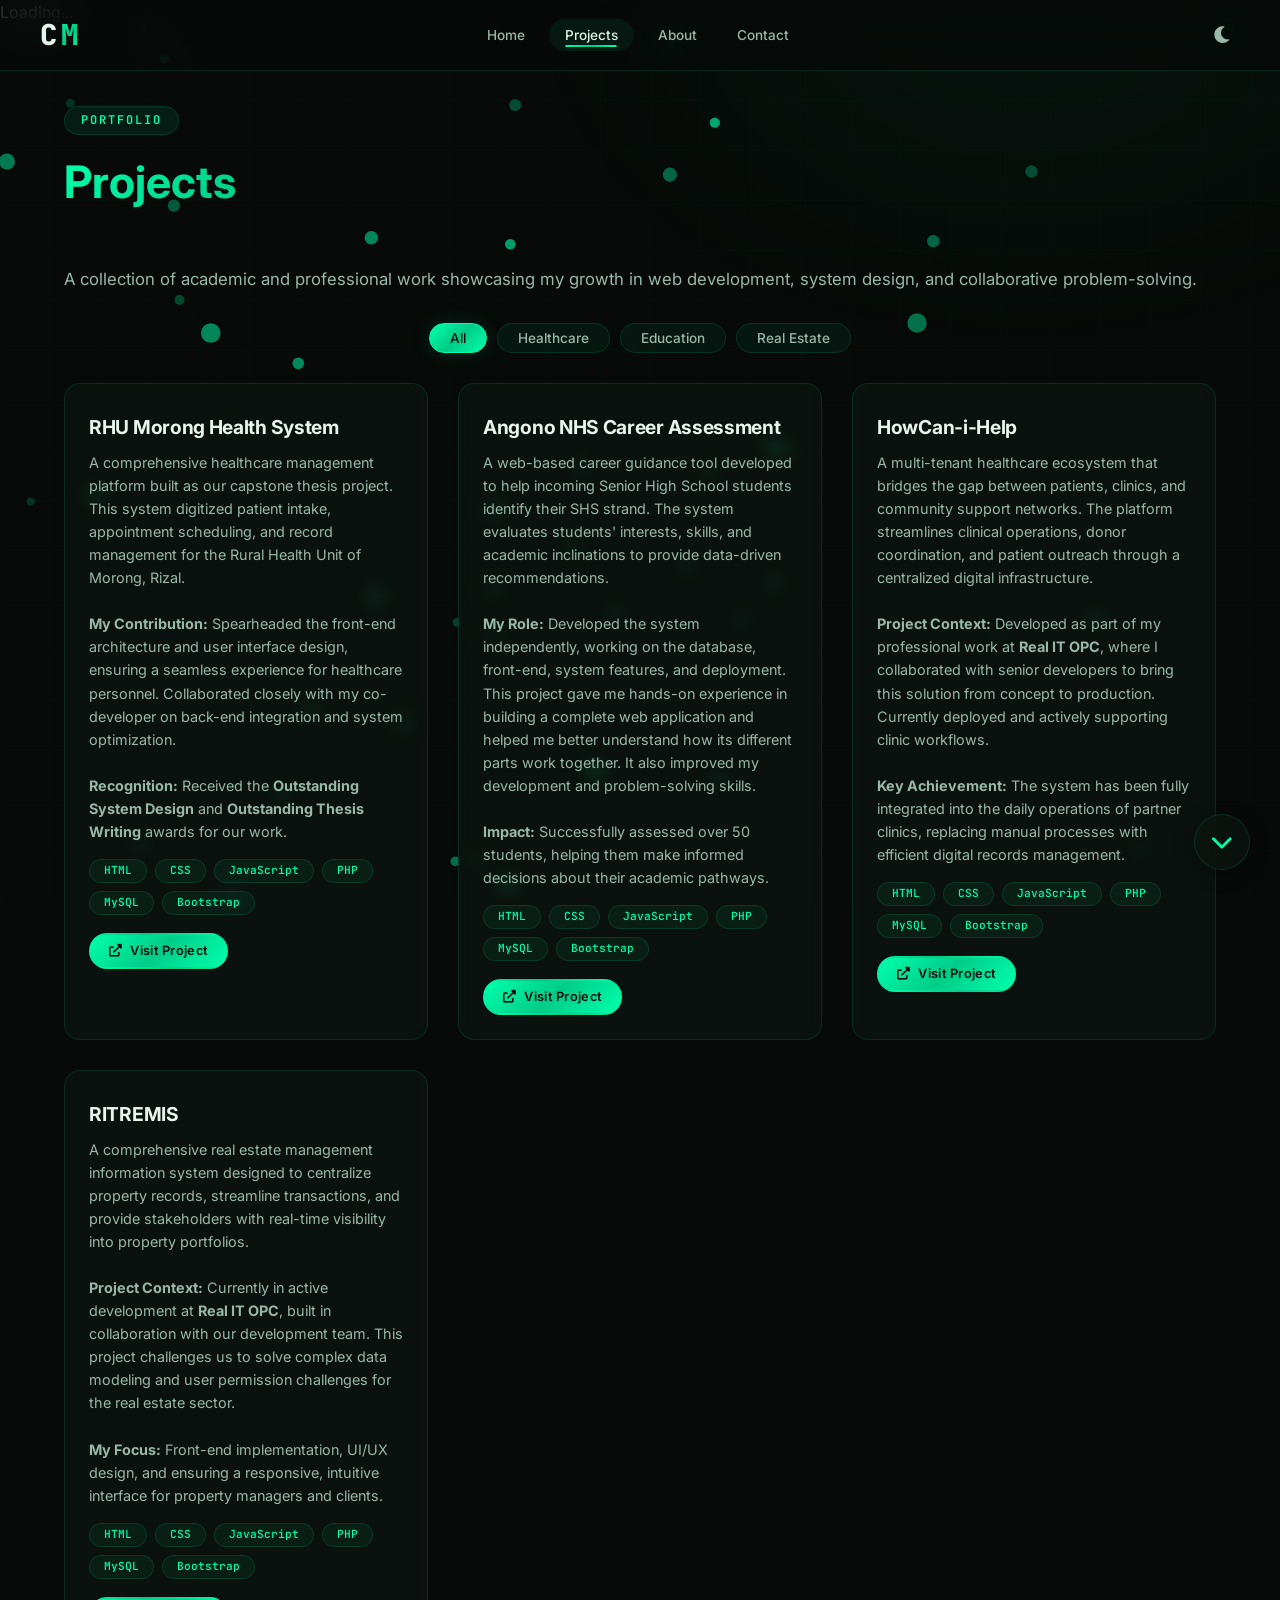
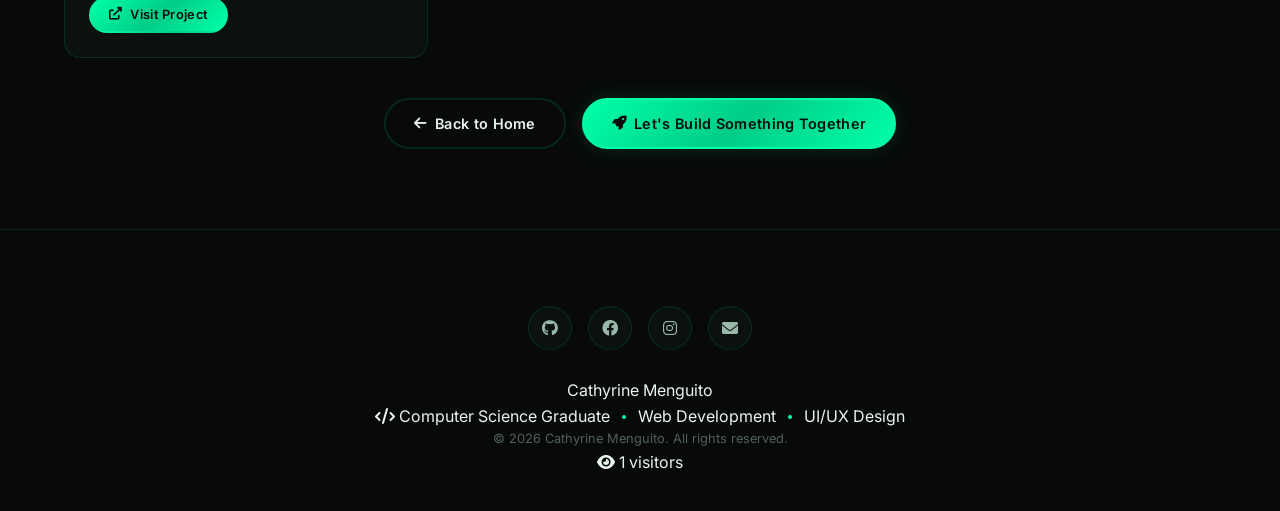
==== projects.html @ 856219f8 "Update projects.html" ====
<!DOCTYPE html>
<html lang="en">
<head>
    <meta charset="UTF-8" />
    <meta name="viewport" content="width=device-width, initial-scale=1.0" />
    <title>Cathyrine Menguito | Projects</title>
    
    <!-- ===== SECURITY HEADERS ===== -->
    <meta http-equiv="X-Frame-Options" content="DENY" />
    <meta http-equiv="X-XSS-Protection" content="1; mode=block" />
    <meta http-equiv="X-Content-Type-Options" content="nosniff" />
    <meta name="referrer" content="no-referrer-when-downgrade" />
    
    <!-- ===== META DESCRIPTION & SEO ===== -->
    <meta name="description" content="Explore Cathyrine Menguito's portfolio of web development projects in healthcare, education, and real estate." />
    <meta name="keywords" content="Cathyrine Menguito, portfolio, web development, healthcare system, education, real estate" />
    
    <!-- ===== OPEN GRAPH / SOCIAL SHARING ===== -->
    <meta property="og:title" content="Cathyrine Menguito | Web Developer & UI/UX Designer" />
    <meta property="og:description" content="Explore my projects in healthcare, education, and real estate." />
    <meta property="og:image" content="https://cthyrnmngt718.github.io/og-image.jpg" />
    <meta property="og:url" content="https://cthyrnmngt718.github.io/projects.html" />
    <meta name="twitter:card" content="summary_large_image" />
    
    <!-- ===== JSON-LD STRUCTURED DATA ===== -->
    <script type="application/ld+json">
    {
        "@context": "https://schema.org",
        "@type": "CollectionPage",
        "name": "Cathyrine Menguito Projects",
        "description": "A collection of web development projects in healthcare, education, and real estate.",
        "url": "https://cthyrnmngt718.github.io/projects.html",
        "mainEntity": {
            "@type": "ItemList",
            "itemListElement": [
                {
                    "@type": "ListItem",
                    "position": 1,
                    "item": {
                        "@type": "SoftwareApplication",
                        "name": "RHU Morong Health System",
                        "description": "Healthcare management system for Rural Health Unit of Morong, Rizal.",
                        "applicationCategory": "HealthApplication",
                        "operatingSystem": "Web",
                        "url": "http://healthcare.morongcenter.com/"
                    }
                },
                {
                    "@type": "ListItem",
                    "position": 2,
                    "item": {
                        "@type": "SoftwareApplication",
                        "name": "Angono NHS Career Assessment",
                        "description": "Career assessment tool for Senior High School students.",
                        "applicationCategory": "EducationApplication",
                        "operatingSystem": "Web",
                        "url": "https://angononhs-onlinecareerassessment.online/"
                    }
                },
                {
                    "@type": "ListItem",
                    "position": 3,
                    "item": {
                        "@type": "SoftwareApplication",
                        "name": "HowCan-i-Help",
                        "description": "Healthcare assistance platform connecting patients, clinics, and donors.",
                        "applicationCategory": "HealthApplication",
                        "operatingSystem": "Web",
                        "url": "https://howcan-i-help.org/"
                    }
                },
                {
                    "@type": "ListItem",
                    "position": 4,
                    "item": {
                        "@type": "SoftwareApplication",
                        "name": "RITREMIS",
                        "description": "Real estate management information system.",
                        "applicationCategory": "BusinessApplication",
                        "operatingSystem": "Web",
                        "url": "https://ritremis.com/"
                    }
                }
            ]
        }
    }
    </script>
    
    <!-- Google Fonts -->
    <link rel="preconnect" href="https://fonts.googleapis.com" />
    <link rel="preconnect" href="https://fonts.gstatic.com" crossorigin />
    <link href="https://fonts.googleapis.com/css2?family=Inter:wght@400;500;600;700;800;900&family=JetBrains+Mono:wght@400;600;700;800&display=swap" rel="stylesheet" />
    
    <!-- Favicon -->
    <link rel="apple-touch-icon" sizes="180x180" href="/apple-touch-icon.png" />
    <link rel="icon" type="image/png" sizes="32x32" href="/favicon-32x32.png" />
    <link rel="icon" type="image/png" sizes="16x16" href="/favicon-16x16.png" />
    <link rel="manifest" href="/site.webmanifest" />
    
    <!-- Font Awesome -->
    <link rel="stylesheet" href="https://cdnjs.cloudflare.com/ajax/libs/font-awesome/6.0.0-beta3/css/all.min.css" />
    
    <!-- Custom CSS -->
    <link rel="stylesheet" href="style.css" />
</head>
<body>
    <!-- ========== PAGE LOADER ========== -->
    <div class="loader" id="page-loader">
        <div class="loader-spinner"></div>
        <p class="loader-text">Loading...</p>
    </div>

    <!-- ========== PARTICLES CANVAS ========== -->
    <canvas id="particles-canvas"></canvas>

    <!-- ========== CURSOR GLOW ========== -->
    <div id="cursor-glow"></div>

    <!-- ========== CUSTOM CURSOR ========== -->
    <div class="custom-cursor" id="custom-cursor"></div>

    <!-- ========== NAVIGATION ========== -->
    <header>
        <nav>
            <div class="logo">
                <a href="index.html" aria-label="Home">
                    <span class="logo-c">C</span>
                    <span class="logo-m">M</span>
                </a>
            </div>
            <ul class="nav-links">
                <li><a href="index.html" aria-label="Home page">Home</a></li>
                <li><a href="projects.html" class="active" aria-label="View my projects">Projects</a></li>
                <li><a href="index.html#about" aria-label="About me section">About</a></li>
                <li><a href="index.html#contact" aria-label="Contact me">Contact</a></li>
            </ul>
            <button id="theme-toggle" aria-label="Toggle dark/light theme">
                <i class="fas fa-moon"></i>
            </button>
            <div class="menu-toggle" id="mobile-menu" aria-label="Toggle navigation menu" role="button" tabindex="0">
                <span class="bar"></span>
                <span class="bar"></span>
                <span class="bar"></span>
            </div>
        </nav>
    </header>

    <!-- ========== PROJECTS PAGE ========== -->
    <section id="projects-page">
        <div class="container">
            <div class="section-header">
                <span class="section-tag">Portfolio</span>
                <h1 style="font-size:2.8rem;font-weight:700;margin-bottom:8px;"><span class="gradient-text">Projects</span></h1>
            </div>
            <p class="projects-sub" style="color:var(--text-secondary);margin-bottom:30px;font-size:1.05rem;">
                A collection of academic and professional work showcasing my growth
                in web development, system design, and collaborative problem-solving.
            </p>

            <!-- ===== FILTER BUTTONS ===== -->
            <div class="filter-buttons">
                <button class="filter-btn active" data-filter="all" aria-label="Show all projects">All</button>
                <button class="filter-btn" data-filter="healthcare" aria-label="Show healthcare projects">Healthcare</button>
                <button class="filter-btn" data-filter="education" aria-label="Show education projects">Education</button>
                <button class="filter-btn" data-filter="realestate" aria-label="Show real estate projects">Real Estate</button>
            </div>

            <div class="project-grid">

                <!-- ===== PROJECT 1: RHU Morong ===== -->
                <div class="project-card" data-category="healthcare php" data-tilt>
                    <div class="project-info">
                        <h3>RHU Morong Health System</h3>
                        <p>
                            A comprehensive healthcare management platform built as our
                            capstone thesis project. This system digitized patient intake,
                            appointment scheduling, and record management for the Rural
                            Health Unit of Morong, Rizal.
                            <br /><br />
                            <strong>My Contribution:</strong> Spearheaded the front-end
                            architecture and user interface design, ensuring a seamless
                            experience for healthcare personnel. Collaborated closely
                            with my co-developer on back-end integration and system
                            optimization.
                            <br /><br />
                            <strong>Recognition:</strong> Received the <strong>Outstanding
                            System Design</strong> and <strong>Outstanding Thesis
                            Writing</strong> awards for our work.
                        </p>
                        <div class="project-tech">
                            <span>HTML</span>
                            <span>CSS</span>
                            <span>JavaScript</span>
                            <span>PHP</span>
                            <span>MySQL</span>
                            <span>Bootstrap</span>
                        </div>
                        <a href="http://healthcare.morongcenter.com/"
                           target="_blank"
                           rel="noopener noreferrer"
                           class="btn btn-small"
                           aria-label="Visit RHU Morong Health System project">
                            <i class="fas fa-external-link-alt"></i>
                            Visit Project
                        </a>
                    </div>
                </div>

                <!-- ===== PROJECT 2: Angono NHS Career Assessment ===== -->
                <div class="project-card" data-category="education php bootstrap" data-tilt>
                    <div class="project-info">
                        <h3>Angono NHS Career Assessment</h3>
                        <p>
                            A web-based career guidance tool developed to help incoming
                            Senior High School students identify their SHS strand.
                            The system evaluates students' interests, skills, and
                            academic inclinations to provide data-driven recommendations.
                            <br /><br />
                            <strong>My Role:</strong> Developed the system independently, working
                            on the database, front-end, system features, and deployment. This project
                            gave me hands-on experience in building a complete web application and
                            helped me better understand how its different parts work together.
                            It also improved my development and problem-solving skills.
                            <br /><br />
                            <strong>Impact:</strong> Successfully assessed over 50 students,
                            helping them make informed decisions about their academic
                            pathways.
                        </p>
                        <div class="project-tech">
                            <span>HTML</span>
                            <span>CSS</span>
                            <span>JavaScript</span>
                            <span>PHP</span>
                            <span>MySQL</span>
                            <span>Bootstrap</span>
                        </div>
                        <a href="https://angononhs-onlinecareerassessment.online/"
                           target="_blank"
                           rel="noopener noreferrer"
                           class="btn btn-small"
                           aria-label="Visit Angono NHS Career Assessment project">
                            <i class="fas fa-external-link-alt"></i>
                            Visit Project
                        </a>
                    </div>
                </div>

                <!-- ===== PROJECT 3: HowCan-i-Help ===== -->
                <div class="project-card" data-category="healthcare php bootstrap" data-tilt>
                    <div class="project-info">
                        <h3>HowCan‑i‑Help</h3>
                        <p>
                            A multi-tenant healthcare ecosystem that bridges the gap
                            between patients, clinics, and community support networks.
                            The platform streamlines clinical operations, donor
                            coordination, and patient outreach through a centralized
                            digital infrastructure.
                            <br /><br />
                            <strong>Project Context:</strong> Developed as part of my
                            professional work at <strong>Real IT OPC</strong>, where I
                            collaborated with senior developers to bring this solution
                            from concept to production. Currently deployed and actively
                            supporting clinic workflows.
                            <br /><br />
                            <strong>Key Achievement:</strong> The system has been fully
                            integrated into the daily operations of partner clinics,
                            replacing manual processes with efficient digital records
                            management.
                        </p>
                        <div class="project-tech">
                            <span>HTML</span>
                            <span>CSS</span>
                            <span>JavaScript</span>
                            <span>PHP</span>
                            <span>MySQL</span>
                            <span>Bootstrap</span>
                        </div>
                        <a href="https://howcan-i-help.org/"
                           target="_blank"
                           rel="noopener noreferrer"
                           class="btn btn-small"
                           aria-label="Visit HowCan-i-Help project">
                            <i class="fas fa-external-link-alt"></i>
                            Visit Project
                        </a>
                    </div>
                </div>

                <!-- ===== PROJECT 4: RITREMIS ===== -->
                <div class="project-card" data-category="realestate php bootstrap" data-tilt>
                    <div class="project-info">
                        <h3>RITREMIS</h3>
                        <p>
                            A comprehensive real estate management information system
                            designed to centralize property records, streamline
                            transactions, and provide stakeholders with real-time
                            visibility into property portfolios.
                            <br /><br />
                            <strong>Project Context:</strong> Currently in active
                            development at <strong>Real IT OPC</strong>, built in
                            collaboration with our development team. This project
                            challenges us to solve complex data modeling and user
                            permission challenges for the real estate sector.
                            <br /><br />
                            <strong>My Focus:</strong> Front-end implementation,
                            UI/UX design, and ensuring a responsive, intuitive
                            interface for property managers and clients.
                        </p>
                        <div class="project-tech">
                            <span>HTML</span>
                            <span>CSS</span>
                            <span>JavaScript</span>
                            <span>PHP</span>
                            <span>MySQL</span>
                            <span>Bootstrap</span>
                        </div>
                        <a href="https://ritremis.com/"
                           target="_blank"
                           rel="noopener noreferrer"
                           class="btn btn-small"
                           aria-label="Visit RITREMIS project">
                            <i class="fas fa-external-link-alt"></i>
                            Visit Project
                        </a>
                    </div>
                </div>

            </div>

            <!-- ===== BACK TO HOME + CTA BUTTONS ===== -->
            <div class="center-btn" style="margin-top:40px; display:flex; gap:16px; justify-content:center; flex-wrap:wrap;">
                <a href="index.html" class="btn btn-secondary" aria-label="Go back to homepage">
                    <i class="fas fa-arrow-left"></i> Back to Home
                </a>
                <a href="index.html#contact" class="btn btn-primary" aria-label="Contact me to build a project">
                    <i class="fas fa-rocket"></i> Let's Build Something Together
                </a>
            </div>
        </div>
    </section>

    <!-- ========== FOOTER ========== -->
    <footer>
        <div class="container">
            <div class="footer-divider"></div>
            <div class="footer-social">
                <a href="https://github.com/CthyrnMngt718" target="_blank" aria-label="GitHub profile">
                    <i class="fab fa-github"></i>
                </a>
                <a href="https://www.facebook.com/cathyrine.menguito" target="_blank" aria-label="Facebook profile">
                    <i class="fab fa-facebook"></i>
                </a>
                <a href="https://www.instagram.com/itsme_cthymngt/" target="_blank" aria-label="Instagram profile">
                    <i class="fab fa-instagram"></i>
                </a>
                <a href="mailto:cthyrnmngt718@gmail.com" aria-label="Send me an email">
                    <i class="fas fa-envelope"></i>
                </a>
            </div>
            <div class="footer-text">
                <p class="footer-name">Cathyrine Menguito</p>
                <p class="footer-tagline">
                    <i class="fas fa-code"></i> Computer Science Graduate 
                    <i class="fas fa-circle" style="font-size:4px;color:var(--mint-primary);vertical-align:middle;margin:0 8px;"></i>
                    Web Development 
                    <i class="fas fa-circle" style="font-size:4px;color:var(--mint-primary);vertical-align:middle;margin:0 8px;"></i>
                    UI/UX Design
                </p>
                <p class="footer-copy">&copy; <span id="year">2026</span> Cathyrine Menguito. All rights reserved.</p>
                <div class="visitor-badge">
                    <i class="fas fa-eye"></i>
                    <span id="visitor-count">0</span>
                    <span class="visitor-label">visitors</span>
                </div>
            </div>
        </div>
    </footer>

    <!-- ========== SCROLL PROGRESS BAR ========== -->
    <div id="progress-bar"></div>

    <!-- ========== FLOATING BUTTON ========== -->
    <div class="floating-buttons">
        <button id="scroll-btn" aria-label="Scroll to top or bottom">
            <i class="fas fa-chevron-down" id="scroll-icon"></i>
            <span class="scroll-tooltip" id="scroll-tooltip">Scroll Down</span>
        </button>
    </div>

    <script src="script.js"></script>
</body>
</html>
---- style.css ----
/* ============================================
   GOOGLE FONTS
   ============================================ */
@import url('https://fonts.googleapis.com/css2?family=Inter:wght@400;500;600;700;800;900&family=JetBrains+Mono:wght@400;600;700;800&display=swap');

/* ============================================
   ROOT VARIABLES (DARK MODE DEFAULT)
   ============================================ */
:root {
    --bg-primary: #070a08;
    --bg-secondary: #0c110e;
    --bg-card: rgba(12, 20, 16, 0.75);
    --mint-primary: #00ffab;
    --mint-secondary: #00cc88;
    --mint-glow: rgba(0, 255, 171, 0.12);
    --mint-gradient: linear-gradient(135deg, #00ffab, #00cc88, #00ffab);
    --text-primary: #e8f5ed;
    --text-secondary: #9ab8aa;
    --border-mint: rgba(0, 255, 171, 0.12);
    --font-sans: 'Inter', -apple-system, BlinkMacSystemFont, sans-serif;
    --font-mono: 'JetBrains Mono', monospace;
    --radius: 16px;
    --transition: 0.3s cubic-bezier(0.4, 0, 0.2, 1);
    --ease-spring: cubic-bezier(0.34, 1.56, 0.64, 1);
}

/* ============================================
   BASE RESET
   ============================================ */
* {
    margin: 0;
    padding: 0;
    box-sizing: border-box;
}

html {
    scroll-behavior: smooth;
}

body {
    font-family: var(--font-sans);
    background-color: var(--bg-primary);
    color: var(--text-primary);
    line-height: 1.6;
    overflow-x: hidden;
    cursor: default;
}

a {
    text-decoration: none;
    color: inherit;
}

ul {
    list-style: none;
}

img {
    max-width: 100%;
    display: block;
}

.container {
    max-width: 1200px;
    margin: 0 auto;
    padding: 0 24px;
}

section {
    padding: 80px 0;
}

/* ============================================
   SECTION HEADERS
   ============================================ */
.section-header {
    margin-bottom: 48px;
}

.section-tag {
    display: inline-block;
    font-size: 0.75rem;
    font-weight: 600;
    text-transform: uppercase;
    letter-spacing: 2px;
    color: var(--mint-primary);
    background: rgba(0, 255, 171, 0.08);
    padding: 4px 16px;
    border-radius: 50px;
    border: 1px solid var(--border-mint);
    margin-bottom: 12px;
    font-family: var(--font-mono);
}

.section-header h2 {
    font-size: 2.6rem;
    font-weight: 800;
    line-height: 1.2;
}

.gradient-text {
    background: var(--mint-gradient);
    -webkit-background-clip: text;
    -webkit-text-fill-color: transparent;
    background-size: 200% 200%;
    animation: gradientShift 4s ease-in-out infinite;
}

@keyframes gradientShift {
    0%, 100% { background-position: 0% 50%; }
    50% { background-position: 100% 50%; }
}

/* ============================================
   BUTTONS
   ============================================ */
.btn {
    display: inline-flex;
    align-items: center;
    gap: 8px;
    padding: 12px 28px;
    border-radius: 50px;
    font-weight: 600;
    font-size: 0.9rem;
    letter-spacing: 0.3px;
    cursor: pointer;
    transition: all 0.3s var(--ease-spring);
    border: 2px solid transparent;
    text-align: center;
    position: relative;
    overflow: hidden;
}

.btn-primary {
    background: var(--mint-gradient);
    color: #0b0e0c;
    border-color: var(--mint-primary);
    box-shadow: 0 0 20px var(--mint-glow);
}

.btn-primary:hover {
    transform: translateY(-3px) scale(1.02);
    box-shadow: 0 0 40px var(--mint-glow);
}

.btn-secondary {
    background: transparent;
    color: var(--text-primary);
    border-color: var(--border-mint);
}

.btn-secondary:hover {
    border-color: var(--mint-primary);
    color: var(--mint-primary);
    box-shadow: 0 0 20px var(--mint-glow);
    transform: translateY(-3px);
}

.btn-small {
    padding: 6px 18px;
    font-size: 0.8rem;
    background: var(--mint-gradient);
    color: #0b0e0c;
    font-weight: 600;
    border-radius: 50px;
}

.btn-small:hover {
    transform: translateY(-2px) scale(1.03);
    box-shadow: 0 0 20px var(--mint-glow);
}

.center-btn {
    text-align: center;
    margin-top: 40px;
}

.btn::after {
    content: '';
    position: absolute;
    inset: 0;
    background: rgba(255, 255, 255, 0.1);
    opacity: 0;
    transition: opacity 0.3s ease;
    pointer-events: none;
}

.btn:active::after {
    opacity: 1;
    transition: none;
}

/* ============================================
   BACKGROUND EFFECTS
   ============================================ */
body::before {
    content: '';
    position: fixed;
    top: 0;
    left: 0;
    width: 100%;
    height: 100%;
    background-image:
        linear-gradient(rgba(0, 255, 171, 0.015) 1px, transparent 1px),
        linear-gradient(90deg, rgba(0, 255, 171, 0.015) 1px, transparent 1px);
    background-size: 50px 50px;
    pointer-events: none;
    z-index: 0;
}

body::after {
    content: '';
    position: fixed;
    top: -40%;
    right: -20%;
    width: 80%;
    height: 80%;
    background: radial-gradient(ellipse, rgba(0, 255, 171, 0.04), transparent 70%);
    pointer-events: none;
    z-index: 0;
}

/* ============================================
   CURSOR GLOW
   ============================================ */
#cursor-glow {
    position: fixed;
    width: 300px;
    height: 300px;
    border-radius: 50%;
    background: radial-gradient(circle, rgba(0, 255, 171, 0.06), transparent 70%);
    pointer-events: none;
    z-index: 0;
    transform: translate(-50%, -50%);
    transition: opacity 0.3s ease;
    opacity: 0;
}

body:hover #cursor-glow {
    opacity: 1;
}

/* ============================================
   PARTICLES CANVAS
   ============================================ */
#particles-canvas {
    position: fixed;
    top: 0;
    left: 0;
    width: 100%;
    height: 100%;
    z-index: -1;
    pointer-events: none;
}

/* ============================================
   NAVIGATION - ENHANCED
   ============================================ */
header {
    position: fixed;
    top: 0;
    left: 0;
    width: 100%;
    z-index: 1000;
    background: rgba(7, 10, 8, 0.75);
    backdrop-filter: blur(20px) saturate(1.2);
    -webkit-backdrop-filter: blur(20px) saturate(1.2);
    border-bottom: 1px solid var(--border-mint);
    padding: 0 24px;
    transition: all 0.4s var(--ease-spring);
}

header.scrolled {
    background: rgba(7, 10, 8, 0.92);
    box-shadow: 0 4px 30px rgba(0, 0, 0, 0.3);
    border-bottom-color: rgba(0, 255, 171, 0.2);
}

[data-theme="light"] header.scrolled {
    background: rgba(255, 255, 255, 0.92);
    box-shadow: 0 4px 30px rgba(0, 0, 0, 0.08);
}

nav {
    max-width: 1200px;
    margin: 0 auto;
    display: flex;
    justify-content: space-between;
    align-items: center;
    height: 70px;
}

/* ============================================
   LOGO - INITIALS (CM)
   ============================================ */
.logo a {
    display: flex;
    align-items: center;
    gap: 4px;
    text-decoration: none;
    font-family: var(--font-mono);
    font-size: 1.8rem;
    font-weight: 800;
    letter-spacing: 0px;
    position: relative;
}

.logo a::before {
    content: '';
    position: absolute;
    inset: -8px -12px;
    border-radius: 8px;
    background: rgba(0, 255, 171, 0.04);
    opacity: 0;
    transition: var(--transition);
}

.logo a:hover::before {
    opacity: 1;
}

.logo-c {
    color: var(--text-primary);
    transition: var(--transition);
}

.logo-m {
    background: var(--mint-gradient);
    -webkit-background-clip: text;
    -webkit-text-fill-color: transparent;
    transition: var(--transition);
}

.logo a:hover .logo-c {
    color: var(--mint-primary);
    transform: translateY(-2px);
}

.logo a:hover .logo-m {
    filter: drop-shadow(0 0 30px var(--mint-glow));
    transform: translateY(-2px);
}

@media (max-width: 768px) {
    .logo a {
        font-size: 1.5rem;
    }
}

@media (max-width: 480px) {
    .logo a {
        font-size: 1.2rem;
    }
}

/* ============================================
   NAVIGATION LINKS - Enhanced
   ============================================ */
.nav-links {
    display: flex;
    gap: 8px;
    align-items: center;
}

.nav-links a {
    font-size: 0.85rem;
    font-weight: 500;
    color: var(--text-secondary);
    transition: all 0.3s var(--ease-spring);
    position: relative;
    padding: 8px 16px;
    border-radius: 50px;
}

.nav-links a::before {
    content: '';
    position: absolute;
    inset: 0;
    border-radius: 50px;
    background: rgba(0, 255, 171, 0.06);
    opacity: 0;
    transform: scale(0.8);
    transition: all 0.3s var(--ease-spring);
}

.nav-links a:hover::before,
.nav-links a.active::before {
    opacity: 1;
    transform: scale(1);
}

.nav-links a::after {
    content: '';
    position: absolute;
    bottom: 4px;
    left: 50%;
    width: 0;
    height: 2px;
    background: var(--mint-gradient);
    transition: all 0.3s var(--ease-spring);
    transform: translateX(-50%);
    box-shadow: 0 0 10px var(--mint-glow);
}

.nav-links a:hover::after,
.nav-links a.active::after {
    width: 60%;
}

.nav-links a:hover,
.nav-links a.active {
    color: var(--text-primary);
}

/* ============================================
   THEME TOGGLE BUTTON
   ============================================ */
#theme-toggle {
    background: none;
    border: none;
    color: var(--text-secondary);
    font-size: 1.2rem;
    cursor: pointer;
    transition: var(--transition);
    padding: 8px;
    border-radius: 50%;
    display: flex;
    align-items: center;
    justify-content: center;
    margin-left: 8px;
}

#theme-toggle:hover {
    color: var(--mint-primary);
    transform: rotate(20deg);
}

/* ============================================
   MOBILE MENU
   ============================================ */
.menu-toggle {
    display: none;
    flex-direction: column;
    gap: 5px;
    cursor: pointer;
}

.menu-toggle .bar {
    width: 28px;
    height: 2.5px;
    background: var(--text-primary);
    border-radius: 4px;
    transition: var(--transition);
}

/* ============================================
   HERO SECTION
   ============================================ */
#hero {
    min-height: 100vh;
    display: flex;
    align-items: center;
    justify-content: space-between;
    padding: 120px 24px 60px;
    max-width: 1200px;
    margin: 0 auto;
    gap: 60px;
    position: relative;
    z-index: 1;
}

.hero-badge {
    display: inline-flex;
    align-items: center;
    gap: 8px;
    background: rgba(0, 255, 171, 0.06);
    border: 1px solid var(--border-mint);
    padding: 4px 16px 4px 12px;
    border-radius: 50px;
    font-size: 0.75rem;
    font-weight: 500;
    color: var(--text-secondary);
    margin-bottom: 20px;
    font-family: var(--font-mono);
}

.badge-dot {
    width: 8px;
    height: 8px;
    border-radius: 50%;
    background: var(--mint-primary);
    animation: pulseDot 2s ease-in-out infinite;
    box-shadow: 0 0 12px var(--mint-glow);
}

@keyframes pulseDot {
    0%, 100% { opacity: 1; transform: scale(1); }
    50% { opacity: 0.5; transform: scale(0.8); }
}

.hero-content h1 {
    font-size: 4rem;
    font-weight: 900;
    line-height: 1.1;
    margin-bottom: 12px;
}

.hero-content h1 .gradient-text {
    font-size: 4rem;
}

.tagline {
    font-size: 1.2rem;
    color: var(--text-secondary);
    font-weight: 400;
    margin-bottom: 16px;
    display: block;
    min-height: 3rem;
    line-height: 1.4;
    word-break: break-word;
}

.description {
    font-size: 1.05rem;
    color: var(--text-secondary);
    max-width: 500px;
    margin-bottom: 32px;
    line-height: 1.7;
}

.hero-buttons {
    display: flex;
    gap: 16px;
    flex-wrap: wrap;
    margin-bottom: 40px;
}

/* ============================================
   SCROLL INDICATOR
   ============================================ */
.scroll-indicator {
    display: flex;
    flex-direction: column;
    align-items: center;
    gap: 6px;
    margin-top: 30px;
    color: var(--text-secondary);
    font-size: 0.7rem;
    letter-spacing: 2px;
    text-transform: uppercase;
    animation: bounceDown 2s ease-in-out infinite;
}

.scroll-indicator i {
    font-size: 1.2rem;
    color: var(--mint-primary);
}

@keyframes bounceDown {
    0%, 100% { transform: translateY(0); opacity: 0.6; }
    50% { transform: translateY(8px); opacity: 1; }
}

@media (max-width: 768px) {
    .scroll-indicator {
        display: none;
    }
}

/* ============================================
   HERO STATS
   ============================================ */
.hero-stats {
    display: flex;
    align-items: center;
    gap: 24px;
    margin-top: 20px;
}

.stat {
    display: flex;
    flex-direction: column;
}

.stat-number {
    font-size: 1.5rem;
    font-weight: 800;
    color: var(--text-primary);
    font-family: var(--font-mono);
}

.stat-label {
    font-size: 0.75rem;
    color: var(--text-secondary);
    font-weight: 400;
}

.stat-divider {
    width: 1px;
    height: 30px;
    background: var(--border-mint);
}

/* ============================================
   HERO IMAGE
   ============================================ */
.hero-image {
    flex: 0.8;
    display: flex;
    justify-content: center;
    align-items: center;
}

.hero-image-wrapper {
    position: relative;
    width: 340px;
    height: 340px;
}

.hero-image img {
    width: 100%;
    height: 100%;
    border-radius: 50%;
    object-fit: cover;
    border: 3px solid var(--border-mint);
    box-shadow: 0 0 40px var(--mint-glow);
    transition: var(--transition);
    position: relative;
    z-index: 1;
}

.hero-image img:hover {
    transform: scale(1.02);
    box-shadow: 0 0 60px var(--mint-glow);
}

.hero-image-ring {
    position: absolute;
    inset: -12px;
    border-radius: 50%;
    border: 2px solid var(--border-mint);
    animation: ringSpin 20s linear infinite;
    z-index: 0;
}

@keyframes ringSpin {
    0% { transform: rotate(0deg); }
    100% { transform: rotate(360deg); }
}

/* ============================================
   LIVE STATUS BADGE
   ============================================ */
.live-status {
    display: inline-flex;
    align-items: center;
    gap: 8px;
    background: rgba(0, 255, 171, 0.06);
    border: 1px solid var(--border-mint);
    padding: 6px 16px 6px 12px;
    border-radius: 50px;
    font-size: 0.8rem;
    color: var(--text-secondary);
    margin-bottom: 16px;
    font-family: var(--font-mono);
}

.status-dot {
    width: 8px;
    height: 8px;
    border-radius: 50%;
    background: var(--mint-primary);
    animation: pulseDot 2s ease-in-out infinite;
    box-shadow: 0 0 12px var(--mint-glow);
}

/* ============================================
   ABOUT SECTION
   ============================================ */
#about {
    background: var(--bg-secondary);
    border-top: 1px solid var(--border-mint);
    border-bottom: 1px solid var(--border-mint);
}

.about-grid {
    display: grid;
    grid-template-columns: 1fr 1fr;
    gap: 60px;
    align-items: start;
}

.about-text p {
    color: var(--text-secondary);
    margin-bottom: 18px;
    font-size: 1.05rem;
    line-height: 1.8;
}

.about-badges {
    display: flex;
    flex-wrap: wrap;
    gap: 10px;
    margin: 20px 0 24px;
}

.about-badges span {
    background: rgba(0, 255, 171, 0.06);
    padding: 4px 14px;
    border-radius: 50px;
    font-size: 0.8rem;
    color: var(--text-secondary);
    border: 1px solid var(--border-mint);
    display: inline-flex;
    align-items: center;
    gap: 6px;
}

.about-badges span i {
    color: var(--mint-primary);
    font-size: 0.8rem;
}

.about-skills h3 {
    font-size: 1.1rem;
    font-weight: 700;
    margin-bottom: 16px;
    color: var(--text-primary);
    letter-spacing: -0.3px;
}

.about-skills h3:not(:first-of-type) {
    margin-top: 28px;
}

.skills-list {
    display: flex;
    flex-wrap: wrap;
    gap: 10px;
}

.skills-list li {
    background: var(--bg-card);
    backdrop-filter: blur(8px);
    border: 1px solid var(--border-mint);
    padding: 6px 16px;
    border-radius: 50px;
    font-size: 0.85rem;
    color: var(--text-secondary);
    transition: var(--transition);
    display: flex;
    align-items: center;
    gap: 8px;
    font-weight: 500;
}

.skills-list li i {
    color: var(--mint-primary);
    font-size: 1rem;
}

.skills-list li:hover {
    border-color: var(--mint-primary);
    color: var(--text-primary);
    box-shadow: 0 0 20px var(--mint-glow);
    transform: translateY(-3px);
}

/* ============================================
   SKILLS VISUALIZATION
   ============================================ */
.skills-visualization {
    margin-top: 40px;
    padding-top: 40px;
    border-top: 1px solid var(--border-mint);
}

.skills-visualization h3 {
    font-size: 1.2rem;
    font-weight: 700;
    margin-bottom: 20px;
    color: var(--text-primary);
}

.skill-bar {
    margin-bottom: 16px;
}

.skill-bar-info {
    display: flex;
    justify-content: space-between;
    margin-bottom: 4px;
}

.skill-name {
    font-size: 0.85rem;
    font-weight: 500;
    color: var(--text-secondary);
}

.skill-percent {
    font-size: 0.85rem;
    font-weight: 600;
    color: var(--mint-primary);
    font-family: var(--font-mono);
}

.skill-bar-track {
    width: 100%;
    height: 6px;
    background: var(--bg-card);
    border-radius: 4px;
    overflow: hidden;
    border: 1px solid var(--border-mint);
}

.skill-bar-fill {
    height: 100%;
    width: 0%;
    background: var(--mint-gradient);
    border-radius: 4px;
    transition: width 1.2s cubic-bezier(0.2, 0.9, 0.3, 1);
    box-shadow: 0 0 20px var(--mint-glow);
}

/* ============================================
   RADAR CHART
   ============================================ */
.radar-chart-container {
    margin-top: 40px;
    padding-top: 40px;
    border-top: 1px solid var(--border-mint);
}

.radar-chart-container h3 {
    font-size: 1.1rem;
    font-weight: 700;
    margin-bottom: 20px;
    color: var(--text-primary);
}

#radarChart {
    max-width: 400px;
    max-height: 300px;
    margin: 0 auto;
    display: block;
}

/* ============================================
   SERVICES SECTION
   ============================================ */
#services {
    background: var(--bg-secondary);
    border-top: 1px solid var(--border-mint);
    border-bottom: 1px solid var(--border-mint);
}

.services-grid {
    display: grid;
    grid-template-columns: repeat(auto-fit, minmax(280px, 1fr));
    gap: 24px;
}

.service-card {
    background: var(--bg-card);
    backdrop-filter: blur(8px);
    border: 1px solid var(--border-mint);
    border-radius: var(--radius);
    padding: 32px 28px;
    text-align: center;
    transition: all 0.4s var(--ease-spring);
    position: relative;
    overflow: hidden;
}

.service-card::before {
    content: '';
    position: absolute;
    top: 0;
    left: 0;
    width: 100%;
    height: 3px;
    background: var(--mint-gradient);
    opacity: 0;
    transition: var(--transition);
}

.service-card:hover::before {
    opacity: 1;
}

.service-card:hover {
    transform: translateY(-8px);
    border-color: var(--mint-primary);
    box-shadow: 0 20px 40px var(--mint-glow);
}

.service-icon {
    width: 64px;
    height: 64px;
    margin: 0 auto 16px;
    border-radius: 50%;
    background: rgba(0, 255, 171, 0.06);
    border: 1px solid var(--border-mint);
    display: flex;
    align-items: center;
    justify-content: center;
    font-size: 1.5rem;
    color: var(--mint-primary);
    transition: var(--transition);
}

.service-card:hover .service-icon {
    background: rgba(0, 255, 171, 0.12);
    box-shadow: 0 0 20px var(--mint-glow);
    transform: scale(1.05);
}

.service-card h3 {
    font-size: 1.2rem;
    font-weight: 700;
    margin-bottom: 10px;
    color: var(--text-primary);
}

.service-card p {
    color: var(--text-secondary);
    font-size: 0.95rem;
    line-height: 1.7;
}

/* ============================================
   EDUCATION SECTION
   ============================================ */
#education {
    background: var(--bg-secondary);
    border-top: 1px solid var(--border-mint);
    border-bottom: 1px solid var(--border-mint);
}

.education-grid {
    display: grid;
    grid-template-columns: repeat(auto-fit, minmax(300px, 1fr));
    gap: 24px;
}

.edu-card {
    background: var(--bg-card);
    backdrop-filter: blur(8px);
    border: 1px solid var(--border-mint);
    border-radius: var(--radius);
    padding: 24px;
    transition: var(--transition);
    position: relative;
    overflow: hidden;
}

.edu-card::before {
    content: '';
    position: absolute;
    top: 0;
    left: 0;
    width: 100%;
    height: 2px;
    background: var(--mint-gradient);
    opacity: 0;
    transition: var(--transition);
}

.edu-card:hover::before {
    opacity: 1;
}

.edu-card:hover {
    transform: translateY(-6px);
    border-color: var(--mint-primary);
    box-shadow: 0 16px 40px var(--mint-glow);
}

.edu-card.cert-card {
    border-color: rgba(0, 255, 171, 0.25);
    background: rgba(0, 255, 171, 0.04);
}

.edu-header {
    display: flex;
    justify-content: space-between;
    align-items: center;
    margin-bottom: 12px;
    flex-wrap: wrap;
    gap: 8px;
}

.edu-tag {
    background: rgba(0, 255, 171, 0.08);
    padding: 4px 14px;
    border-radius: 50px;
    font-size: 0.7rem;
    font-weight: 600;
    color: var(--mint-primary);
    border: 1px solid var(--border-mint);
    font-family: var(--font-mono);
}

.edu-tag i {
    margin-right: 4px;
}

.edu-year {
    font-size: 0.8rem;
    color: var(--text-secondary);
    font-weight: 500;
    font-family: var(--font-mono);
}

.edu-card h3 {
    font-size: 1.1rem;
    font-weight: 700;
    margin-bottom: 2px;
    color: var(--text-primary);
}

.edu-school {
    font-size: 0.9rem;
    color: var(--text-secondary);
    margin-bottom: 2px;
}

.edu-location {
    font-size: 0.8rem;
    color: var(--text-secondary);
    opacity: 0.7;
    margin-bottom: 12px;
}

.edu-location i {
    color: var(--mint-primary);
    width: 16px;
    font-size: 0.7rem;
}

.edu-achievements {
    display: flex;
    flex-wrap: wrap;
    gap: 6px;
    margin-top: 8px;
}

.edu-achievements span {
    background: rgba(0, 255, 171, 0.05);
    padding: 2px 12px;
    border-radius: 50px;
    font-size: 0.7rem;
    color: var(--text-secondary);
    border: 1px solid var(--border-mint);
    display: inline-flex;
    align-items: center;
    gap: 4px;
}

.edu-achievements span i {
    color: var(--mint-primary);
    font-size: 0.6rem;
}

.edu-secondary {
    margin-top: 12px;
    padding-top: 12px;
    border-top: 1px solid var(--border-mint);
}

/* ============================================
   PROJECTS TIMELINE
   ============================================ */
#timeline-section {
    background: var(--bg-primary);
    border-top: 1px solid var(--border-mint);
    border-bottom: 1px solid var(--border-mint);
}

.timeline {
    position: relative;
    padding-left: 40px;
}

.timeline::before {
    content: '';
    position: absolute;
    left: 14px;
    top: 0;
    bottom: 0;
    width: 2px;
    background: var(--mint-gradient);
    opacity: 0.3;
}

.timeline-item {
    position: relative;
    margin-bottom: 40px;
}

.timeline-item:last-child {
    margin-bottom: 0;
}

.timeline-marker {
    position: absolute;
    left: -32px;
    top: 4px;
    width: 16px;
    height: 16px;
    border-radius: 50%;
    background: var(--mint-gradient);
    box-shadow: 0 0 20px var(--mint-glow);
    border: 3px solid var(--bg-primary);
}

.timeline-content {
    background: var(--bg-card);
    backdrop-filter: blur(8px);
    border: 1px solid var(--border-mint);
    border-radius: var(--radius);
    padding: 20px 24px;
    transition: var(--transition);
}

.timeline-content:hover {
    border-color: var(--mint-primary);
    transform: translateX(8px);
    box-shadow: 0 12px 40px var(--mint-glow);
}

.timeline-year {
    display: inline-block;
    font-size: 0.7rem;
    font-weight: 600;
    font-family: var(--font-mono);
    color: var(--mint-primary);
    background: rgba(0, 255, 171, 0.08);
    padding: 2px 12px;
    border-radius: 50px;
    border: 1px solid var(--border-mint);
    margin-bottom: 8px;
}

.timeline-content h3 {
    font-size: 1.1rem;
    font-weight: 700;
    color: var(--text-primary);
    margin-bottom: 4px;
}

.timeline-content p {
    color: var(--text-secondary);
    font-size: 0.9rem;
}

/* ============================================
   PROJECTS SECTION
   ============================================ */
#featured-projects {
    background: var(--bg-primary);
}

.project-grid {
    display: grid;
    grid-template-columns: repeat(auto-fit, minmax(300px, 1fr));
    gap: 30px;
}

.project-card {
    background: var(--bg-card);
    backdrop-filter: blur(8px);
    border: 1px solid var(--border-mint);
    border-radius: var(--radius);
    overflow: hidden;
    transition: all 0.4s var(--ease-spring);
    position: relative;
}

.project-card::before {
    content: '';
    position: absolute;
    top: 0;
    left: 0;
    width: 100%;
    height: 2px;
    background: var(--mint-gradient);
    opacity: 0;
    transition: var(--transition);
}

.project-card:hover::before {
    opacity: 1;
}

.project-card:hover {
    transform: translateY(-10px);
    border-color: var(--mint-primary);
    box-shadow: 0 20px 40px var(--mint-glow);
}

.project-info {
    padding: 28px 24px 24px;
}

.project-info h3 {
    font-size: 1.2rem;
    font-weight: 700;
    margin-bottom: 8px;
    letter-spacing: -0.3px;
}

.project-info p {
    color: var(--text-secondary);
    font-size: 0.9rem;
    margin-bottom: 16px;
    line-height: 1.6;
}

.project-tech {
    display: flex;
    flex-wrap: wrap;
    gap: 8px;
    margin-bottom: 18px;
}

.project-tech span {
    background: rgba(0, 255, 171, 0.06);
    padding: 2px 14px;
    border-radius: 50px;
    font-size: 0.7rem;
    color: var(--mint-primary);
    border: 1px solid var(--border-mint);
    font-family: var(--font-mono);
    font-weight: 500;
}

/* ============================================
   ENHANCED PROJECT CARDS
   ============================================ */
.project-header {
    display: flex;
    justify-content: space-between;
    align-items: flex-start;
    padding: 20px 24px 0;
    margin-bottom: 4px;
}

.project-badges {
    display: flex;
    gap: 6px;
    flex-wrap: wrap;
}

.badge {
    font-size: 0.6rem;
    font-weight: 600;
    padding: 2px 10px;
    border-radius: 50px;
    text-transform: uppercase;
    font-family: var(--font-mono);
    letter-spacing: 0.5px;
}

.badge-healthcare {
    background: rgba(0, 255, 200, 0.15);
    color: #00ffc8;
    border: 1px solid rgba(0, 255, 200, 0.2);
}

.badge-education {
    background: rgba(100, 200, 255, 0.15);
    color: #64c8ff;
    border: 1px solid rgba(100, 200, 255, 0.2);
}

.badge-realestate {
    background: rgba(255, 200, 100, 0.15);
    color: #ffc864;
    border: 1px solid rgba(255, 200, 100, 0.2);
}

.badge-php {
    background: rgba(120, 100, 255, 0.15);
    color: #7864ff;
    border: 1px solid rgba(120, 100, 255, 0.2);
}

.badge-live {
    background: rgba(0, 255, 136, 0.12);
    color: #00ff88;
    border: 1px solid rgba(0, 255, 136, 0.2);
}

.project-emoji {
    font-size: 2rem;
    line-height: 1;
    opacity: 0.7;
}

/* ============================================
   PROJECT METRICS
   ============================================ */
.project-metrics {
    display: flex;
    align-items: center;
    gap: 16px;
    margin: 12px 0 14px;
    padding: 10px 14px;
    background: rgba(0, 255, 171, 0.03);
    border-radius: var(--radius);
    border: 1px solid var(--border-mint);
}

.metric {
    display: flex;
    flex-direction: column;
}

.metric-number {
    font-size: 1rem;
    font-weight: 700;
    color: var(--mint-primary);
    font-family: var(--font-mono);
}

.metric-label {
    font-size: 0.6rem;
    color: var(--text-secondary);
    text-transform: uppercase;
    letter-spacing: 0.5px;
}

.metric-divider {
    width: 1px;
    height: 30px;
    background: var(--border-mint);
}

/* ============================================
   STATUS BADGE
   ============================================ */
.status-badge {
    display: inline-flex;
    align-items: center;
    gap: 6px;
    font-size: 0.7rem;
    color: var(--text-secondary);
    margin-bottom: 12px;
}

.status-dot {
    width: 8px;
    height: 8px;
    border-radius: 50%;
}

.status-dot.green {
    background: #00ff88;
    box-shadow: 0 0 10px rgba(0, 255, 136, 0.3);
}

.status-dot.yellow {
    background: #ffaa44;
    box-shadow: 0 0 10px rgba(255, 170, 68, 0.3);
}

/* ============================================
   CAROUSEL
   ============================================ */
#carousel-section {
    background: var(--bg-secondary);
    border-top: 1px solid var(--border-mint);
    border-bottom: 1px solid var(--border-mint);
}

.carousel {
    position: relative;
    overflow: hidden;
    border-radius: var(--radius);
    border: 1px solid var(--border-mint);
    background: var(--bg-card);
    backdrop-filter: blur(8px);
}

.carousel-track {
    display: flex;
    transition: transform 0.5s ease;
}

.carousel-slide {
    min-width: 100%;
    padding: 60px 40px;
    text-align: center;
}

.carousel-content h3 {
    font-size: 1.5rem;
    font-weight: 700;
    color: var(--text-primary);
    margin-bottom: 8px;
}

.carousel-content p {
    color: var(--text-secondary);
    font-size: 1rem;
    margin-bottom: 12px;
}

.carousel-tag {
    display: inline-block;
    background: rgba(0, 255, 171, 0.08);
    padding: 4px 14px;
    border-radius: 50px;
    font-size: 0.7rem;
    color: var(--mint-primary);
    border: 1px solid var(--border-mint);
    font-family: var(--font-mono);
}

.carousel-btn {
    position: absolute;
    top: 50%;
    transform: translateY(-50%);
    background: var(--bg-card);
    backdrop-filter: blur(8px);
    border: 1px solid var(--border-mint);
    color: var(--text-primary);
    width: 40px;
    height: 40px;
    border-radius: 50%;
    cursor: pointer;
    font-size: 1.2rem;
    transition: var(--transition);
    z-index: 10;
}

.carousel-btn:hover {
    background: var(--mint-primary);
    color: #0b0e0c;
    border-color: var(--mint-primary);
}

.carousel-btn.prev {
    left: 16px;
}

.carousel-btn.next {
    right: 16px;
}

.carousel-dots {
    display: flex;
    justify-content: center;
    gap: 10px;
    padding: 16px;
}

.carousel-dot {
    width: 10px;
    height: 10px;
    border-radius: 50%;
    background: var(--border-mint);
    border: none;
    cursor: pointer;
    transition: var(--transition);
}

.carousel-dot.active {
    background: var(--mint-primary);
    box-shadow: 0 0 15px var(--mint-glow);
}

/* ============================================
   QUOTE TYPE BADGE
   ============================================ */
.quote-type {
    display: inline-block;
    font-size: 0.7rem;
    font-weight: 600;
    font-family: var(--font-mono);
    color: var(--mint-primary);
    background: rgba(0, 255, 171, 0.08);
    padding: 4px 14px;
    border-radius: 50px;
    border: 1px solid var(--border-mint);
    margin-bottom: 16px;
}

.quote-type i {
    margin-right: 6px;
}

/* ============================================
   QUOTE OF THE DAY
   ============================================ */
#quote-section {
    background: var(--bg-secondary);
    border-top: 1px solid var(--border-mint);
    border-bottom: 1px solid var(--border-mint);
    padding: 40px 0;
}

.quote-box {
    text-align: center;
    padding: 40px 24px;
    max-width: 700px;
    margin: 0 auto;
    position: relative;
}

.quote-icon {
    font-size: 2.5rem;
    color: var(--mint-primary);
    opacity: 0.2;
    display: block;
    margin-bottom: 16px;
}

.quote-text {
    font-size: 1.3rem;
    font-style: italic;
    color: var(--text-primary);
    line-height: 1.8;
    margin-bottom: 12px;
    font-weight: 300;
}

.quote-author {
    font-size: 0.95rem;
    color: var(--text-secondary);
    font-weight: 500;
}

/* ============================================
   CONTACT SECTION
   ============================================ */
#contact {
    background: var(--bg-secondary);
    border-top: 1px solid var(--border-mint);
}

.contact-sub {
    color: var(--text-secondary);
    max-width: 500px;
    margin-bottom: 40px;
    font-size: 1.05rem;
}

.contact-content {
    display: grid;
    grid-template-columns: 1fr 1.5fr;
    gap: 50px;
}

.contact-item {
    display: flex;
    align-items: center;
    gap: 14px;
    margin-bottom: 18px;
    color: var(--text-secondary);
    font-size: 0.95rem;
    transition: var(--transition);
}

.contact-item:hover {
    color: var(--text-primary);
}

.contact-item i {
    width: 40px;
    height: 40px;
    display: flex;
    align-items: center;
    justify-content: center;
    background: var(--bg-card);
    border: 1px solid var(--border-mint);
    border-radius: 50%;
    color: var(--mint-primary);
    font-size: 1rem;
    flex-shrink: 0;
    transition: var(--transition);
}

.contact-item:hover i {
    border-color: var(--mint-primary);
    box-shadow: 0 0 20px var(--mint-glow);
}

.social-links {
    display: flex;
    gap: 16px;
    margin-top: 24px;
}

.social-links a {
    display: flex;
    align-items: center;
    justify-content: center;
    width: 44px;
    height: 44px;
    border-radius: 50%;
    border: 1px solid var(--border-mint);
    color: var(--text-secondary);
    transition: var(--transition);
    font-size: 1.1rem;
}

.social-links a:hover {
    border-color: var(--mint-primary);
    color: var(--mint-primary);
    box-shadow: 0 0 20px var(--mint-glow);
    transform: translateY(-4px);
    background: rgba(0, 255, 171, 0.05);
}

.contact-form {
    display: flex;
    flex-direction: column;
    gap: 16px;
}

.contact-form input,
.contact-form textarea {
    padding: 14px 20px;
    border-radius: 12px;
    border: 1px solid var(--border-mint);
    background: var(--bg-card);
    backdrop-filter: blur(8px);
    color: var(--text-primary);
    font-size: 0.95rem;
    transition: var(--transition);
    font-family: var(--font-sans);
    outline: none;
}

.contact-form input:focus,
.contact-form textarea:focus {
    border-color: var(--mint-primary);
    box-shadow: 0 0 20px var(--mint-glow);
    background: rgba(0, 255, 171, 0.04);
}

.contact-form input::placeholder,
.contact-form textarea::placeholder {
    color: var(--text-secondary);
    opacity: 0.6;
}

.contact-form button {
    align-self: flex-start;
}

/* ============================================
   FORM SUCCESS MESSAGE
   ============================================ */
#form-success {
    display: none;
    padding: 32px 24px;
    border: 1px solid var(--mint-primary);
    border-radius: var(--radius);
    background: rgba(0, 255, 171, 0.05);
    text-align: center;
    margin-top: 20px;
    animation: fadeInUp 0.5s ease forwards;
}

#form-success i {
    color: var(--mint-primary);
    font-size: 2.5rem;
    display: block;
    margin-bottom: 12px;
}

#form-success h3 {
    color: var(--text-primary);
    font-size: 1.3rem;
    margin-bottom: 4px;
}

#form-success p {
    color: var(--text-secondary);
    font-size: 0.95rem;
}

@keyframes fadeInUp {
    from { opacity: 0; transform: translateY(20px); }
    to { opacity: 1; transform: translateY(0); }
}

/* ============================================
   FOOTER & SIGNATURE (ENHANCED + FULLY CENTERED)
   ============================================ */
footer {
    background: var(--bg-primary);
    border-top: 1px solid var(--border-mint);
    padding: 48px 24px 36px;
    text-align: center;
}

footer .container {
    max-width: 700px;
    margin: 0 auto;
    display: flex;
    flex-direction: column;
    align-items: center;
    gap: 28px;
}

/* ============================================
   FOOTER DIVIDER (Centered)
   ============================================ */
.footer-divider {
    display: flex;
    align-items: center;
    gap: 12px;
    width: 100%;
    max-width: 200px;
    margin: 0 auto;
}

.divider-line {
    flex: 1;
    height: 1px;
    background: var(--mint-gradient);
    opacity: 0.3;
}

.divider-dot {
    width: 6px;
    height: 6px;
    border-radius: 50%;
    background: var(--mint-primary);
    box-shadow: 0 0 12px var(--mint-glow);
    flex-shrink: 0;
    opacity: 0.6;
}

.divider-dot:first-child {
    opacity: 0.3;
}
.divider-dot:last-child {
    opacity: 0.3;
}

/* ============================================
   SIGNATURE SECTION (PERFECTLY CENTERED)
   ============================================ */
.signature-section {
    display: flex;
    flex-direction: column;
    align-items: center;
    gap: 6px;
    width: 100%;
}

.signature-wrapper {
    display: flex;
    flex-direction: column;
    align-items: center;
    justify-content: center;
    width: 100%;
}

.signature-img {
    height: 70px;
    width: auto;
    opacity: 0.85;
    transition: all 0.5s var(--ease-spring);
    filter: brightness(0) invert(1) drop-shadow(0 0 25px rgba(0, 255, 171, 0.08));
    transform-origin: center center;
    display: block;
    margin: 0 auto;
    flex-shrink: 0;
}

.signature-img:hover {
    opacity: 1;
    transform: scale(1.06);
    filter: brightness(0) invert(1) drop-shadow(0 0 50px rgba(0, 255, 171, 0.2));
}

.signature-line {
    display: block;
    width: 100px;
    height: 2px;
    margin: 8px auto 0;
    background: var(--mint-gradient);
    opacity: 0.4;
    transition: all 0.4s var(--ease-spring);
    border-radius: 2px;
    flex-shrink: 0;
}

.signature-wrapper:hover .signature-line {
    opacity: 0.9;
    width: 160px;
    box-shadow: 0 0 20px var(--mint-glow);
}

.signature-title {
    font-size: 1.1rem;
    font-weight: 600;
    color: var(--text-primary);
    letter-spacing: 1.5px;
    margin-top: 6px;
    text-align: center;
}

.signature-sub {
    font-size: 0.8rem;
    color: var(--text-secondary);
    letter-spacing: 0.5px;
    font-weight: 400;
    opacity: 0.75;
    text-align: center;
}

/* ============================================
   SOCIAL LINKS (Enhanced)
   ============================================ */
.footer-social {
    display: flex;
    gap: 16px;
    justify-content: center;
    flex-wrap: wrap;
}

.footer-social a {
    display: flex;
    align-items: center;
    justify-content: center;
    width: 44px;
    height: 44px;
    border-radius: 50%;
    border: 1px solid var(--border-mint);
    color: var(--text-secondary);
    transition: all 0.4s var(--ease-spring);
    font-size: 1rem;
    position: relative;
    background: var(--bg-card);
}

.footer-social a::before {
    content: '';
    position: absolute;
    inset: -2px;
    border-radius: 50%;
    background: var(--mint-gradient);
    opacity: 0;
    z-index: -1;
    transition: var(--transition);
}

.footer-social a:hover {
    border-color: transparent;
    color: #0b0e0c;
    transform: translateY(-4px) scale(1.08);
    box-shadow: 0 0 30px var(--mint-glow);
    background: var(--mint-primary);
}

.footer-social a:hover::before {
    opacity: 1;
}

/* ============================================
   FOOTER BOTTOM
   ============================================ */
.footer-bottom {
    display: flex;
    flex-direction: column;
    align-items: center;
    gap: 8px;
    width: 100%;
    padding-top: 16px;
    border-top: 1px solid var(--border-mint);
}

.footer-copy {
    font-size: 0.8rem;
    color: var(--text-secondary);
    opacity: 0.5;
}

.footer-badge {
    display: inline-flex;
    align-items: center;
    gap: 8px;
    font-size: 0.7rem;
    color: var(--text-secondary);
    font-family: var(--font-mono);
    letter-spacing: 0.5px;
    background: rgba(0, 255, 171, 0.04);
    padding: 4px 14px;
    border-radius: 50px;
    border: 1px solid var(--border-mint);
}

.badge-dot-small {
    width: 6px;
    height: 6px;
    border-radius: 50%;
    background: #00ff88;
    animation: pulseDot 2s ease-in-out infinite;
    box-shadow: 0 0 10px rgba(0, 255, 136, 0.3);
}

.visitor-count {
    font-size: 0.7rem;
    color: var(--text-secondary);
    opacity: 0.4;
    display: flex;
    align-items: center;
    gap: 4px;
}

.visitor-count i {
    color: var(--mint-primary);
    font-size: 0.7rem;
    opacity: 0.6;
}

/* ============================================
   SCROLL PROGRESS BAR
   ============================================ */
#progress-bar {
    position: fixed;
    top: 0;
    left: 0;
    height: 3px;
    background: var(--mint-gradient);
    width: 0%;
    z-index: 9999;
    box-shadow: 0 0 20px var(--mint-glow);
    transition: width 0.1s ease-out;
}

/* ============================================
   FLOATING BUTTON
   ============================================ */
.floating-buttons {
    position: fixed;
    bottom: 30px;
    right: 30px;
    z-index: 1000;
}

.floating-buttons button {
    width: 56px;
    height: 56px;
    border-radius: 50%;
    border: 1px solid var(--border-mint);
    background: var(--bg-card);
    backdrop-filter: blur(12px);
    color: var(--mint-primary);
    font-size: 1.4rem;
    cursor: pointer;
    transition: all 0.4s var(--ease-spring);
    display: flex;
    align-items: center;
    justify-content: center;
    box-shadow: 0 4px 20px rgba(0, 0, 0, 0.3);
    position: relative;
}

.floating-buttons button:hover {
    transform: scale(1.1) translateY(-3px);
    border-color: var(--mint-primary);
    box-shadow: 0 0 40px var(--mint-glow);
    background: rgba(0, 255, 171, 0.1);
}

.floating-buttons button:active {
    transform: scale(0.9);
}

.floating-buttons button i {
    transition: transform 0.4s var(--ease-spring);
}

.floating-buttons button.pulse {
    animation: pulseGlow 2s ease-in-out infinite;
}

@keyframes pulseGlow {
    0%, 100% { box-shadow: 0 4px 20px rgba(0, 0, 0, 0.3); }
    50% { box-shadow: 0 0 40px var(--mint-glow), 0 4px 20px rgba(0, 0, 0, 0.3); }
}

.scroll-tooltip {
    position: absolute;
    right: 68px;
    background: var(--bg-card);
    backdrop-filter: blur(12px);
    padding: 6px 16px;
    border-radius: 50px;
    font-size: 0.75rem;
    color: var(--text-secondary);
    border: 1px solid var(--border-mint);
    white-space: nowrap;
    opacity: 0;
    transform: translateX(12px);
    transition: all 0.3s ease;
    pointer-events: none;
    font-weight: 500;
}

.floating-buttons button:hover .scroll-tooltip {
    opacity: 1;
    transform: translateX(0);
}

/* ============================================
   FLOATING CTA
   ============================================ */
.floating-cta {
    position: fixed;
    bottom: 100px;
    right: 30px;
    z-index: 999;
    display: flex;
    align-items: center;
    gap: 8px;
    padding: 12px 20px;
    background: var(--mint-gradient);
    color: #0b0e0c;
    border-radius: 50px;
    font-weight: 600;
    font-size: 0.9rem;
    text-decoration: none;
    box-shadow: 0 4px 20px var(--mint-glow);
    transition: all 0.3s var(--ease-spring);
    border: none;
    cursor: pointer;
}

.floating-cta:hover {
    transform: translateY(-4px) scale(1.05);
    box-shadow: 0 8px 40px var(--mint-glow);
}

.floating-cta i {
    font-size: 1.1rem;
}

@media (max-width: 768px) {
    .floating-cta {
        bottom: 80px;
        right: 20px;
        padding: 10px 16px;
        font-size: 0.8rem;
    }
}

/* ============================================
   SCROLL REVEAL ANIMATIONS
   ============================================ */
.fade-in {
    opacity: 0;
    transform: translateY(50px);
    transition: opacity 0.8s cubic-bezier(0.2, 0.9, 0.3, 1),
                transform 0.8s cubic-bezier(0.2, 0.9, 0.3, 1);
}

.fade-in.visible {
    opacity: 1;
    transform: translateY(0);
}

/* Staggered delays */
.project-grid .project-card:nth-child(1) { transition-delay: 0.05s; }
.project-grid .project-card:nth-child(2) { transition-delay: 0.15s; }
.project-grid .project-card:nth-child(3) { transition-delay: 0.25s; }
.education-grid .edu-card:nth-child(1) { transition-delay: 0.05s; }
.education-grid .edu-card:nth-child(2) { transition-delay: 0.1s; }
.education-grid .edu-card:nth-child(3) { transition-delay: 0.15s; }
.education-grid .edu-card:nth-child(4) { transition-delay: 0.2s; }
.education-grid .edu-card:nth-child(5) { transition-delay: 0.25s; }
.about-grid .about-text { transition-delay: 0.1s; }
.about-grid .about-skills { transition-delay: 0.2s; }
.service-card:nth-child(1) { transition-delay: 0.05s; }
.service-card:nth-child(2) { transition-delay: 0.10s; }
.service-card:nth-child(3) { transition-delay: 0.15s; }
.service-card:nth-child(4) { transition-delay: 0.20s; }

/* ============================================
   FILTER BUTTONS (Projects Page)
   ============================================ */
.filter-buttons {
    display: flex;
    flex-wrap: wrap;
    gap: 10px;
    margin-bottom: 30px;
    justify-content: center;
}

.filter-btn {
    background: rgba(0, 255, 171, 0.05);
    border: 1px solid var(--border-mint);
    padding: 6px 20px;
    border-radius: 50px;
    color: var(--text-secondary);
    cursor: pointer;
    transition: var(--transition);
    font-family: var(--font-sans);
    font-size: 0.85rem;
    font-weight: 500;
}

.filter-btn:hover {
    border-color: var(--mint-primary);
    color: var(--text-primary);
}

.filter-btn.active {
    background: var(--mint-gradient);
    color: #0b0e0c;
    border-color: var(--mint-primary);
    box-shadow: 0 0 20px var(--mint-glow);
}

/* ============================================
   TESTIMONIALS SECTION
   ============================================ */
#testimonials {
    background: var(--bg-primary);
    border-top: 1px solid var(--border-mint);
    border-bottom: 1px solid var(--border-mint);
}

.testimonial-grid {
    display: grid;
    grid-template-columns: repeat(auto-fit, minmax(280px, 1fr));
    gap: 24px;
}

.testimonial-card {
    background: var(--bg-card);
    backdrop-filter: blur(8px);
    border: 1px solid var(--border-mint);
    border-radius: var(--radius);
    padding: 28px 24px;
    transition: all 0.4s var(--ease-spring);
    position: relative;
}

.testimonial-card::before {
    content: '"';
    position: absolute;
    top: 8px;
    right: 20px;
    font-size: 4rem;
    color: var(--mint-primary);
    opacity: 0.1;
    font-family: var(--font-mono);
    line-height: 1;
}

.testimonial-card:hover {
    transform: translateY(-6px);
    border-color: var(--mint-primary);
    box-shadow: 0 16px 40px var(--mint-glow);
}

.testimonial-card p {
    color: var(--text-secondary);
    font-style: italic;
    margin-bottom: 16px;
    line-height: 1.7;
    font-size: 0.95rem;
    position: relative;
    z-index: 1;
}

.testimonial-card .author-name {
    font-weight: 700;
    color: var(--text-primary);
    display: block;
}

.testimonial-card .author-title {
    color: var(--text-secondary);
    font-size: 0.8rem;
    font-weight: 400;
}

/* ============================================
   BLOG / INSIGHTS SECTION
   ============================================ */
#blog {
    background: var(--bg-secondary);
    border-top: 1px solid var(--border-mint);
    border-bottom: 1px solid var(--border-mint);
}

.blog-grid {
    display: grid;
    grid-template-columns: repeat(auto-fit, minmax(300px, 1fr));
    gap: 24px;
}

.blog-card {
    background: var(--bg-card);
    backdrop-filter: blur(8px);
    border: 1px solid var(--border-mint);
    border-radius: var(--radius);
    padding: 24px;
    transition: all 0.4s var(--ease-spring);
}

.blog-card:hover {
    transform: translateY(-6px);
    border-color: var(--mint-primary);
    box-shadow: 0 16px 40px var(--mint-glow);
}

.blog-card .blog-date {
    font-size: 0.7rem;
    color: var(--text-secondary);
    font-family: var(--font-mono);
    margin-bottom: 8px;
    display: block;
}

.blog-card h3 {
    font-size: 1.1rem;
    font-weight: 700;
    margin-bottom: 8px;
    color: var(--text-primary);
}

.blog-card p {
    color: var(--text-secondary);
    font-size: 0.9rem;
    line-height: 1.6;
    margin-bottom: 16px;
}

/* ============================================
   CASE STUDY BADGE
   ============================================ */
.case-study-badge {
    display: inline-block;
    background: rgba(0, 255, 171, 0.08);
    padding: 2px 12px;
    border-radius: 50px;
    font-size: 0.65rem;
    color: var(--mint-primary);
    border: 1px solid var(--border-mint);
    font-family: var(--font-mono);
    font-weight: 500;
    text-transform: uppercase;
    letter-spacing: 0.5px;
}

/* ============================================
   ACCESSIBILITY - FOCUS STATES
   ============================================ */
:focus-visible {
    outline: 2px solid var(--mint-primary);
    outline-offset: 2px;
    border-radius: 4px;
}

a:focus-visible,
button:focus-visible,
input:focus-visible,
textarea:focus-visible {
    outline: 2px solid var(--mint-primary);
    outline-offset: 2px;
}

/* ============================================
   REDUCED MOTION SUPPORT
   ============================================ */
@media (prefers-reduced-motion: reduce) {
    *,
    *::before,
    *::after {
        animation-duration: 0.01ms !important;
        animation-iteration-count: 1 !important;
        transition-duration: 0.01ms !important;
        scroll-behavior: auto !important;
    }
}

/* ============================================
   LIGHT MODE OVERRIDES (COMPLETE)
   ============================================ */
[data-theme="light"] {
    --bg-primary: #f0f7f3;
    --bg-secondary: #e6f0ea;
    --bg-card: rgba(255, 255, 255, 0.75);
    --text-primary: #0b1a14;
    --text-secondary: #2a4a3a;
    --border-mint: rgba(0, 200, 120, 0.2);
    --mint-glow: rgba(0, 200, 120, 0.15);
}

[data-theme="light"] header {
    background: rgba(255, 255, 255, 0.85);
    backdrop-filter: blur(16px);
    border-bottom: 1px solid rgba(0, 0, 0, 0.08);
}

[data-theme="light"] .logo-c {
    color: #0b1a14;
}

[data-theme="light"] .logo a:hover .logo-c {
    color: var(--mint-primary);
}

[data-theme="light"] .nav-links a {
    color: #2a4a3a;
}

[data-theme="light"] .nav-links a:hover,
[data-theme="light"] .nav-links a.active {
    color: #0b1a14;
}

[data-theme="light"] .nav-links a::before {
    background: rgba(0, 200, 120, 0.06);
}

[data-theme="light"] .nav-links a::after {
    background: var(--mint-gradient);
}

[data-theme="light"] .menu-toggle .bar {
    background: #0b1a14;
}

[data-theme="light"] #theme-toggle {
    color: #0b1a14;
}

[data-theme="light"] #theme-toggle:hover {
    color: var(--mint-primary);
}

[data-theme="light"] .hero-badge {
    background: rgba(0, 200, 120, 0.08);
}

[data-theme="light"] .hero-content h1 {
    color: #0b1a14;
}

[data-theme="light"] .tagline {
    color: #2a4a3a;
}

[data-theme="light"] .description {
    color: #2a4a3a;
}

[data-theme="light"] .section-tag {
    color: var(--mint-primary);
}

[data-theme="light"] .section-header h2 {
    color: #0b1a14;
}

[data-theme="light"] .section-header h2 .gradient-text {
    background: var(--mint-gradient);
    -webkit-background-clip: text;
    -webkit-text-fill-color: transparent;
}

[data-theme="light"] .stat-number {
    color: #0b1a14;
}

[data-theme="light"] .stat-label {
    color: #2a4a3a;
}

[data-theme="light"] .stat-divider {
    background: rgba(0, 0, 0, 0.1);
}

[data-theme="light"] .hero-image img {
    border-color: rgba(0, 0, 0, 0.1);
    box-shadow: 0 0 40px rgba(0, 200, 120, 0.1);
}

[data-theme="light"] .hero-image-ring {
    border-color: rgba(0, 0, 0, 0.08);
}

[data-theme="light"] .btn-secondary {
    color: #0b1a14;
    border-color: rgba(0, 0, 0, 0.15);
}

[data-theme="light"] .btn-secondary:hover {
    border-color: var(--mint-primary);
    color: var(--mint-primary);
}

[data-theme="light"] .about-badges span,
[data-theme="light"] .edu-achievements span,
[data-theme="light"] .project-tech span {
    background: rgba(0, 200, 120, 0.06);
}

[data-theme="light"] .contact-form input,
[data-theme="light"] .contact-form textarea {
    background: rgba(255, 255, 255, 0.8);
}

[data-theme="light"] .floating-buttons button {
    background: rgba(255, 255, 255, 0.8);
    color: #0b1a14;
}

[data-theme="light"] .scroll-indicator {
    color: #2a4a3a;
}

[data-theme="light"] .scroll-indicator i {
    color: var(--mint-primary);
}

[data-theme="light"] .filter-btn.active {
    color: #0b0e0c;
}

[data-theme="light"] .project-card {
    background: rgba(255, 255, 255, 0.7);
}

[data-theme="light"] .project-info h3 {
    color: #0b1a14;
}

[data-theme="light"] .project-info p {
    color: #2a4a3a;
}

[data-theme="light"] .edu-card {
    background: rgba(255, 255, 255, 0.7);
}

[data-theme="light"] .edu-card.cert-card {
    background: rgba(0, 200, 120, 0.06);
}

[data-theme="light"] .edu-card h3 {
    color: #0b1a14;
}

[data-theme="light"] .edu-school {
    color: #2a4a3a;
}

[data-theme="light"] .edu-location {
    color: #2a4a3a;
}

[data-theme="light"] .about-skills h3 {
    color: #0b1a14;
}

[data-theme="light"] .skills-list li {
    background: rgba(255, 255, 255, 0.7);
}

[data-theme="light"] .skill-name {
    color: #2a4a3a;
}

[data-theme="light"] .skills-visualization h3 {
    color: #0b1a14;
}

[data-theme="light"] .skill-bar-track {
    background: rgba(0, 0, 0, 0.06);
}

[data-theme="light"] .radar-chart-container h3 {
    color: #0b1a14;
}

[data-theme="light"] .service-card {
    background: rgba(255, 255, 255, 0.7);
}

[data-theme="light"] .service-card h3 {
    color: #0b1a14;
}

[data-theme="light"] .service-card p {
    color: #2a4a3a;
}

[data-theme="light"] .carousel {
    background: rgba(255, 255, 255, 0.7);
}

[data-theme="light"] .carousel-content h3 {
    color: #0b1a14;
}

[data-theme="light"] .carousel-content p {
    color: #2a4a3a;
}

[data-theme="light"] .timeline-content {
    background: rgba(255, 255, 255, 0.7);
}

[data-theme="light"] .timeline-content h3 {
    color: #0b1a14;
}

[data-theme="light"] .timeline-content p {
    color: #2a4a3a;
}

[data-theme="light"] .quote-text {
    color: #0b1a14;
}

[data-theme="light"] .quote-author {
    color: #2a4a3a;
}

[data-theme="light"] .quote-type {
    background: rgba(0, 200, 120, 0.06);
    color: var(--mint-primary);
}

[data-theme="light"] .floating-cta {
    color: #0b0e0c;
}

[data-theme="light"] .visitor-count {
    color: #2a4a3a;
}

[data-theme="light"] .live-status {
    background: rgba(0, 200, 120, 0.06);
}

[data-theme="light"] #progress-bar {
    box-shadow: 0 0 20px rgba(0, 200, 120, 0.2);
}

[data-theme="light"] .carousel-btn {
    color: #0b1a14;
}

[data-theme="light"] .carousel-btn:hover {
    background: var(--mint-primary);
    color: #0b0e0c;
}

[data-theme="light"] .timeline-marker {
    border-color: var(--bg-primary);
}

[data-theme="light"] .badge-dot {
    box-shadow: 0 0 12px rgba(0, 200, 120, 0.25);
}

[data-theme="light"] .status-dot {
    box-shadow: 0 0 12px rgba(0, 200, 120, 0.25);
}

[data-theme="light"] .badge-healthcare {
    background: rgba(0, 200, 150, 0.1);
    color: #00aa88;
}
[data-theme="light"] .badge-education {
    background: rgba(50, 150, 255, 0.1);
    color: #3088cc;
}
[data-theme="light"] .badge-realestate {
    background: rgba(200, 150, 50, 0.1);
    color: #cc9933;
}
[data-theme="light"] .badge-php {
    background: rgba(80, 70, 200, 0.1);
    color: #5544bb;
}
[data-theme="light"] .badge-live {
    background: rgba(0, 200, 100, 0.1);
    color: #00aa66;
}
[data-theme="light"] .project-metrics {
    background: rgba(0, 200, 120, 0.03);
}

/* ============================================
   LIGHT MODE OVERRIDES FOR SIGNATURE & FOOTER
   ============================================ */
[data-theme="light"] .signature-img {
    filter: brightness(0) drop-shadow(0 0 25px rgba(0, 200, 120, 0.08));
    opacity: 0.8;
}

[data-theme="light"] .signature-img:hover {
    filter: brightness(0) drop-shadow(0 0 50px rgba(0, 200, 120, 0.2));
    opacity: 0.95;
}

[data-theme="light"] .signature-title {
    color: #0b1a14;
}

[data-theme="light"] .signature-sub {
    color: #2a4a3a;
}

[data-theme="light"] .footer-social a {
    background: rgba(255, 255, 255, 0.5);
}

[data-theme="light"] .footer-social a:hover {
    color: #0b0e0c;
    background: var(--mint-primary);
}

[data-theme="light"] .footer-badge {
    background: rgba(0, 200, 120, 0.04);
}

[data-theme="light"] .footer-copy {
    color: #2a4a3a;
}

[data-theme="light"] .footer-divider .divider-line {
    background: var(--mint-gradient);
    opacity: 0.2;
}

[data-theme="light"] .footer-divider .divider-dot {
    box-shadow: 0 0 12px rgba(0, 200, 120, 0.2);
}

[data-theme="light"] .signature-line {
    background: var(--mint-gradient);
    opacity: 0.3;
}

[data-theme="light"] .signature-wrapper:hover .signature-line {
    opacity: 0.8;
    box-shadow: 0 0 20px rgba(0, 200, 120, 0.2);
}

/* ============================================
   RESPONSIVE
   ============================================ */
@media (max-width: 992px) {
    .about-grid,
    .contact-content {
        grid-template-columns: 1fr;
        gap: 40px;
    }

    #hero {
        flex-direction: column-reverse;
        text-align: center;
        padding-top: 120px;
        gap: 40px;
    }

    .hero-content h1 {
        font-size: 3rem;
    }

    .hero-content h1 .gradient-text {
        font-size: 3rem;
    }

    .hero-buttons,
    .description,
    .hero-stats {
        justify-content: center;
        margin-left: auto;
        margin-right: auto;
    }

    .hero-stats {
        justify-content: center;
    }

    .hero-image-wrapper {
        width: 260px;
        height: 260px;
    }

    .hero-image-ring {
        inset: -10px;
    }
}

@media (max-width: 768px) {
    .nav-links {
        position: fixed;
        top: 70px;
        left: 0;
        width: 100%;
        background: rgba(7, 10, 8, 0.96);
        backdrop-filter: blur(16px);
        flex-direction: column;
        padding: 30px 0;
        gap: 20px;
        clip-path: polygon(0 0, 100% 0, 100% 0, 0 0);
        transition: var(--transition);
        border-bottom: 1px solid var(--border-mint);
    }

    [data-theme="light"] .nav-links {
        background: rgba(255, 255, 255, 0.96);
        border-bottom: 1px solid rgba(0, 0, 0, 0.08);
    }

    .nav-links.active {
        clip-path: polygon(0 0, 100% 0, 100% 100%, 0 100%);
    }

    .menu-toggle {
        display: flex;
    }

    .menu-toggle.active .bar:nth-child(1) {
        transform: rotate(45deg) translate(6px, 6px);
    }
    .menu-toggle.active .bar:nth-child(2) {
        opacity: 0;
    }
    .menu-toggle.active .bar:nth-child(3) {
        transform: rotate(-45deg) translate(6px, -6px);
    }

    .hero-content h1 {
        font-size: 2.4rem;
    }
    .hero-content h1 .gradient-text {
        font-size: 2.4rem;
    }
    .tagline {
        font-size: 1rem;
    }

    .project-grid,
    .education-grid,
    .services-grid {
        grid-template-columns: 1fr;
    }

    .section-header h2 {
        font-size: 2rem;
    }

    footer {
        padding: 32px 20px 24px;
    }

    .floating-buttons {
        bottom: 20px;
        right: 20px;
    }
    .floating-buttons button {
        width: 48px;
        height: 48px;
        font-size: 1.2rem;
    }
    .scroll-tooltip {
        display: none;
    }

    .footer-social a {
        width: 38px;
        height: 38px;
        font-size: 0.9rem;
    }

    .hero-image-wrapper {
        width: 200px;
        height: 200px;
    }
    .hero-image-ring {
        inset: -8px;
        animation-duration: 15s;
    }
    .stat-number {
        font-size: 1.2rem;
    }
    .contact-content {
        gap: 30px;
    }
    .testimonial-grid,
    .blog-grid {
        grid-template-columns: 1fr;
    }
    #form-success {
        padding: 24px 16px;
    }
    #form-success i {
        font-size: 2rem;
    }
    .filter-buttons {
        gap: 8px;
    }
    .filter-btn {
        padding: 4px 14px;
        font-size: 0.75rem;
    }
    #theme-toggle {
        font-size: 1rem;
        padding: 4px;
    }
    .floating-cta {
        bottom: 80px;
        right: 20px;
        padding: 10px 16px;
        font-size: 0.8rem;
    }
    .carousel-slide {
        padding: 40px 20px;
    }
    .carousel-content h3 {
        font-size: 1.2rem;
    }
    .carousel-btn {
        width: 32px;
        height: 32px;
        font-size: 0.9rem;
    }
    .carousel-btn.prev {
        left: 8px;
    }
    .carousel-btn.next {
        right: 8px;
    }

    /* Signature Responsive */
    .signature-img {
        height: 56px;
    }
    .signature-title {
        font-size: 0.95rem;
    }
    .signature-sub {
        font-size: 0.7rem;
    }
    .footer-bottom {
        gap: 6px;
    }
    .footer-badge {
        font-size: 0.6rem;
        padding: 3px 12px;
    }
    .signature-line {
        width: 80px;
    }
    .signature-wrapper:hover .signature-line {
        width: 120px;
    }
}

@media (max-width: 480px) {
    .hero-content h1 {
        font-size: 2rem;
    }
    .hero-content h1 .gradient-text {
        font-size: 2rem;
    }
    .btn {
        padding: 10px 20px;
        font-size: 0.85rem;
    }
    section {
        padding: 60px 0;
    }
    .section-header h2 {
        font-size: 1.6rem;
    }
    .hero-image-wrapper {
        width: 160px;
        height: 160px;
    }
    .hero-stats {
        gap: 16px;
    }
    .stat-divider {
        height: 24px;
    }
    .hero-badge {
        font-size: 0.65rem;
        padding: 3px 12px 3px 10px;
    }
    #form-success h3 {
        font-size: 1.1rem;
    }
    #form-success p {
        font-size: 0.85rem;
    }
    .tagline {
        font-size: 0.95rem;
        min-height: 3.2rem;
    }

    /* Signature Responsive */
    .signature-img {
        height: 48px;
    }
    .signature-title {
        font-size: 0.85rem;
    }
    .footer-social a {
        width: 34px;
        height: 34px;
        font-size: 0.8rem;
    }
    .signature-line {
        width: 60px;
    }
    .signature-wrapper:hover .signature-line {
        width: 90px;
    }
}
/* ============================================
   WORK EXPERIENCE SECTION
   ============================================ */
#experience {
    background: var(--bg-secondary);
    border-top: 1px solid var(--border-mint);
    border-bottom: 1px solid var(--border-mint);
}

.experience-grid {
    display: grid;
    grid-template-columns: repeat(auto-fit, minmax(340px, 1fr));
    gap: 24px;
}

.experience-card {
    background: var(--bg-card);
    backdrop-filter: blur(8px);
    border: 1px solid var(--border-mint);
    border-radius: var(--radius);
    padding: 28px 24px;
    transition: all 0.4s var(--ease-spring);
    position: relative;
    overflow: hidden;
}

.experience-card::before {
    content: '';
    position: absolute;
    top: 0;
    left: 0;
    width: 100%;
    height: 3px;
    background: var(--mint-gradient);
    opacity: 0;
    transition: var(--transition);
}

.experience-card:hover::before {
    opacity: 1;
}

.experience-card:hover {
    transform: translateY(-6px);
    border-color: var(--mint-primary);
    box-shadow: 0 16px 50px var(--mint-glow);
}

.experience-header {
    display: flex;
    align-items: center;
    gap: 16px;
    margin-bottom: 12px;
}

.experience-icon {
    width: 48px;
    height: 48px;
    border-radius: 50%;
    background: rgba(0, 255, 171, 0.08);
    border: 1px solid var(--border-mint);
    display: flex;
    align-items: center;
    justify-content: center;
    font-size: 1.2rem;
    color: var(--mint-primary);
    flex-shrink: 0;
}

.experience-meta {
    display: flex;
    flex-direction: column;
}

.experience-company {
    font-size: 1.05rem;
    font-weight: 700;
    color: var(--text-primary);
}

.experience-role {
    font-size: 0.85rem;
    color: var(--mint-primary);
    font-weight: 500;
}

.experience-date {
    font-size: 0.75rem;
    color: var(--text-secondary);
    font-family: var(--font-mono);
}

.experience-body p {
    color: var(--text-secondary);
    font-size: 0.95rem;
    line-height: 1.7;
    margin-bottom: 14px;
}

.experience-highlights {
    display: flex;
    flex-wrap: wrap;
    gap: 8px;
    margin-bottom: 14px;
}

.experience-highlights span {
    background: rgba(0, 255, 171, 0.05);
    padding: 2px 12px;
    border-radius: 50px;
    font-size: 0.7rem;
    color: var(--text-secondary);
    border: 1px solid var(--border-mint);
    display: inline-flex;
    align-items: center;
    gap: 4px;
}

.experience-highlights span i {
    color: var(--mint-primary);
    font-size: 0.6rem;
}

[data-theme="light"] .experience-card {
    background: rgba(255, 255, 255, 0.7);
}

[data-theme="light"] .experience-company {
    color: #0b1a14;
}

[data-theme="light"] .experience-body p {
    color: #2a4a3a;
}

[data-theme="light"] .experience-highlights span {
    color: #2a4a3a;
}

@media (max-width: 768px) {
    .experience-grid {
        grid-template-columns: 1fr;
    }
}

/* ============================================
   CO-DEVELOPER / TEAM SECTION
   ============================================ */
#team {
    background: var(--bg-primary);
    border-top: 1px solid var(--border-mint);
    border-bottom: 1px solid var(--border-mint);
}

.team-grid {
    display: grid;
    grid-template-columns: repeat(auto-fit, minmax(220px, 1fr));
    gap: 24px;
}

.team-card {
    background: var(--bg-card);
    backdrop-filter: blur(8px);
    border: 1px solid var(--border-mint);
    border-radius: var(--radius);
    padding: 28px 24px;
    text-align: center;
    transition: all 0.4s var(--ease-spring);
}

.team-card:hover {
    transform: translateY(
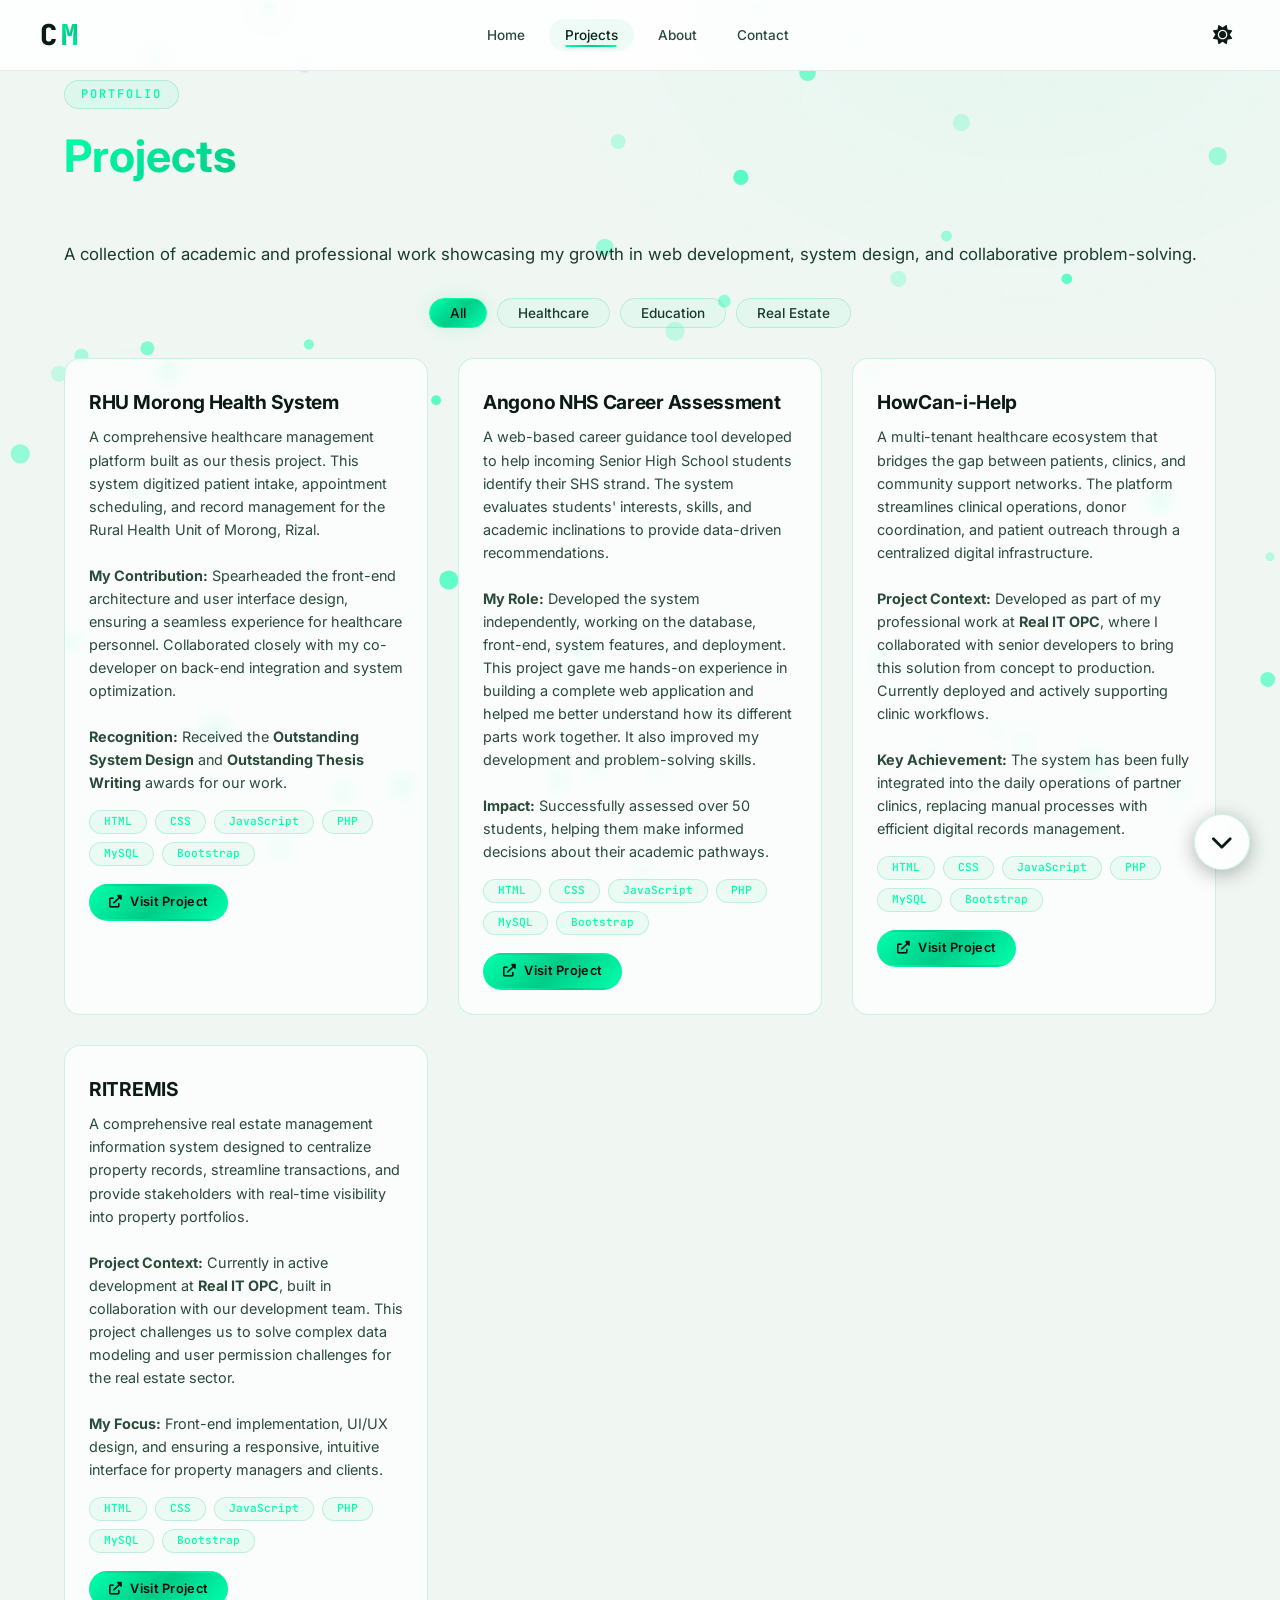
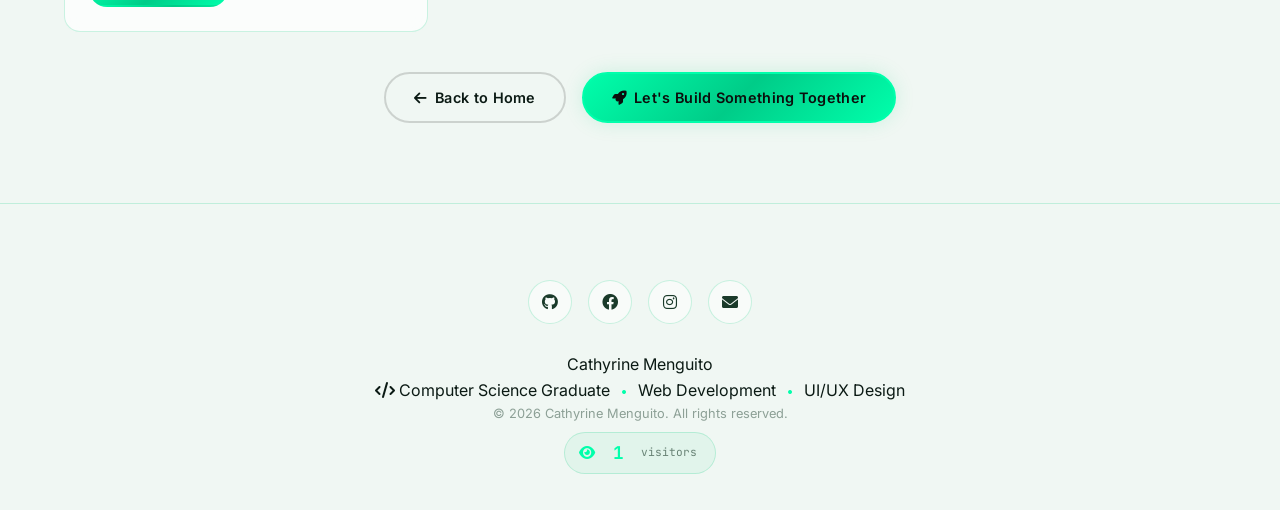
==== commit 85c20a6f: "Update projects.html" ====
--- a/projects.html
+++ b/projects.html
@@ -173,7 +173,7 @@
                         <h3>RHU Morong Health System</h3>
                         <p>
                             A comprehensive healthcare management platform built as our
-                            capstone thesis project. This system digitized patient intake,
+                            thesis project. This system digitized patient intake,
                             appointment scheduling, and record management for the Rural
                             Health Unit of Morong, Rizal.
                             <br /><br />
--- a/style.css
+++ b/style.css
@@ -112,7 +112,7 @@
 }
 
 /* ============================================
-   BUTTONS
+   BUTTONS (No magnetic effect)
    ============================================ */
 .btn {
     display: inline-flex;
@@ -188,6 +188,27 @@
 .btn:active::after {
     opacity: 1;
     transition: none;
+}
+
+/* ============================================
+   RIPPLE EFFECT
+   ============================================ */
+.ripple {
+    position: absolute;
+    border-radius: 50%;
+    background: rgba(255, 255, 255, 0.35);
+    transform: scale(0);
+    animation: rippleAnim 0.7s ease-out forwards;
+    pointer-events: none;
+}
+
+[data-theme="light"] .ripple {
+    background: rgba(0, 0, 0, 0.15);
+}
+
+@keyframes rippleAnim {
+    0% { transform: scale(0); opacity: 0.8; }
+    100% { transform: scale(4); opacity: 0; }
 }
 
 /* ============================================
@@ -254,7 +275,7 @@
 }
 
 /* ============================================
-   NAVIGATION - ENHANCED
+   NAVIGATION (Always visible - no hide-on-scroll)
    ============================================ */
 header {
     position: fixed;
@@ -263,11 +284,11 @@
     width: 100%;
     z-index: 1000;
     background: rgba(7, 10, 8, 0.75);
+    -webkit-backdrop-filter: blur(20px) saturate(1.2);
     backdrop-filter: blur(20px) saturate(1.2);
-    -webkit-backdrop-filter: blur(20px) saturate(1.2);
     border-bottom: 1px solid var(--border-mint);
     padding: 0 24px;
-    transition: all 0.4s var(--ease-spring);
+    transition: background 0.4s ease, box-shadow 0.4s ease;
 }
 
 header.scrolled {
@@ -291,7 +312,7 @@
 }
 
 /* ============================================
-   LOGO - INITIALS (CM)
+   LOGO
    ============================================ */
 .logo a {
     display: flex;
@@ -301,7 +322,6 @@
     font-family: var(--font-mono);
     font-size: 1.8rem;
     font-weight: 800;
-    letter-spacing: 0px;
     position: relative;
 }
 
@@ -341,20 +361,11 @@
     transform: translateY(-2px);
 }
 
-@media (max-width: 768px) {
-    .logo a {
-        font-size: 1.5rem;
-    }
-}
-
-@media (max-width: 480px) {
-    .logo a {
-        font-size: 1.2rem;
-    }
-}
-
-/* ============================================
-   NAVIGATION LINKS - Enhanced
+@media (max-width: 768px) { .logo a { font-size: 1.5rem; } }
+@media (max-width: 480px) { .logo a { font-size: 1.2rem; } }
+
+/* ============================================
+   NAVIGATION LINKS
    ============================================ */
 .nav-links {
     display: flex;
@@ -413,7 +424,7 @@
 }
 
 /* ============================================
-   THEME TOGGLE BUTTON
+   THEME TOGGLE & MOBILE MENU
    ============================================ */
 #theme-toggle {
     background: none;
@@ -435,9 +446,6 @@
     transform: rotate(20deg);
 }
 
-/* ============================================
-   MOBILE MENU
-   ============================================ */
 .menu-toggle {
     display: none;
     flex-direction: column;
@@ -451,6 +459,42 @@
     background: var(--text-primary);
     border-radius: 4px;
     transition: var(--transition);
+}
+
+.menu-toggle.active .bar:nth-child(1) {
+    transform: rotate(45deg) translate(6px, 6px);
+}
+.menu-toggle.active .bar:nth-child(2) {
+    opacity: 0;
+}
+.menu-toggle.active .bar:nth-child(3) {
+    transform: rotate(-45deg) translate(6px, -6px);
+}
+
+@media (max-width: 768px) {
+    .menu-toggle { display: flex; }
+    .nav-links {
+        position: fixed;
+        top: 70px;
+        left: 0;
+        width: 100%;
+        background: rgba(7, 10, 8, 0.96);
+        -webkit-backdrop-filter: blur(16px);
+        backdrop-filter: blur(16px);
+        flex-direction: column;
+        padding: 30px 0;
+        gap: 20px;
+        clip-path: polygon(0 0, 100% 0, 100% 0, 0 0);
+        transition: var(--transition);
+        border-bottom: 1px solid var(--border-mint);
+    }
+    .nav-links.active {
+        clip-path: polygon(0 0, 100% 0, 100% 100%, 0 100%);
+    }
+    [data-theme="light"] .nav-links {
+        background: rgba(255, 255, 255, 0.96);
+        border-bottom: 1px solid rgba(0, 0, 0, 0.08);
+    }
 }
 
 /* ============================================
@@ -562,9 +606,7 @@
 }
 
 @media (max-width: 768px) {
-    .scroll-indicator {
-        display: none;
-    }
+    .scroll-indicator { display: none; }
 }
 
 /* ============================================
@@ -721,6 +763,20 @@
     font-size: 0.8rem;
 }
 
+.about-actions {
+    display: flex;
+    gap: 12px;
+    flex-wrap: wrap;
+    margin-top: 8px;
+}
+
+.about-actions .btn {
+    margin-top: 0;
+}
+
+/* ============================================
+   SKILLS
+   ============================================ */
 .about-skills h3 {
     font-size: 1.1rem;
     font-weight: 700;
@@ -741,6 +797,7 @@
 
 .skills-list li {
     background: var(--bg-card);
+    -webkit-backdrop-filter: blur(8px);
     backdrop-filter: blur(8px);
     border: 1px solid var(--border-mint);
     padding: 6px 16px;
@@ -823,9 +880,6 @@
     box-shadow: 0 0 20px var(--mint-glow);
 }
 
-/* ============================================
-   RADAR CHART
-   ============================================ */
 .radar-chart-container {
     margin-top: 40px;
     padding-top: 40px;
@@ -847,7 +901,7 @@
 }
 
 /* ============================================
-   SERVICES SECTION
+   SERVICES
    ============================================ */
 #services {
     background: var(--bg-secondary);
@@ -863,6 +917,7 @@
 
 .service-card {
     background: var(--bg-card);
+    -webkit-backdrop-filter: blur(8px);
     backdrop-filter: blur(8px);
     border: 1px solid var(--border-mint);
     border-radius: var(--radius);
@@ -930,7 +985,131 @@
 }
 
 /* ============================================
-   EDUCATION SECTION
+   WORK EXPERIENCE
+   ============================================ */
+#experience {
+    background: var(--bg-secondary);
+    border-top: 1px solid var(--border-mint);
+    border-bottom: 1px solid var(--border-mint);
+}
+
+.experience-grid {
+    display: grid;
+    grid-template-columns: repeat(auto-fit, minmax(340px, 1fr));
+    gap: 24px;
+}
+
+.experience-card {
+    background: var(--bg-card);
+    -webkit-backdrop-filter: blur(8px);
+    backdrop-filter: blur(8px);
+    border: 1px solid var(--border-mint);
+    border-radius: var(--radius);
+    padding: 28px 24px;
+    transition: all 0.4s var(--ease-spring);
+    position: relative;
+    overflow: hidden;
+}
+
+.experience-card::before {
+    content: '';
+    position: absolute;
+    top: 0;
+    left: 0;
+    width: 100%;
+    height: 3px;
+    background: var(--mint-gradient);
+    opacity: 0;
+    transition: var(--transition);
+}
+
+.experience-card:hover::before {
+    opacity: 1;
+}
+
+.experience-card:hover {
+    transform: translateY(-6px);
+    border-color: var(--mint-primary);
+    box-shadow: 0 16px 50px var(--mint-glow);
+}
+
+.experience-header {
+    display: flex;
+    align-items: center;
+    gap: 16px;
+    margin-bottom: 12px;
+}
+
+.experience-icon {
+    width: 48px;
+    height: 48px;
+    border-radius: 50%;
+    background: rgba(0, 255, 171, 0.08);
+    border: 1px solid var(--border-mint);
+    display: flex;
+    align-items: center;
+    justify-content: center;
+    font-size: 1.2rem;
+    color: var(--mint-primary);
+    flex-shrink: 0;
+}
+
+.experience-meta {
+    display: flex;
+    flex-direction: column;
+}
+
+.experience-company {
+    font-size: 1.05rem;
+    font-weight: 700;
+    color: var(--text-primary);
+}
+
+.experience-role {
+    font-size: 0.85rem;
+    color: var(--mint-primary);
+    font-weight: 500;
+}
+
+.experience-date {
+    font-size: 0.75rem;
+    color: var(--text-secondary);
+    font-family: var(--font-mono);
+}
+
+.experience-body p {
+    color: var(--text-secondary);
+    font-size: 0.95rem;
+    line-height: 1.7;
+    margin-bottom: 14px;
+}
+
+.experience-highlights {
+    display: flex;
+    flex-wrap: wrap;
+    gap: 8px;
+    margin-bottom: 14px;
+}
+
+.experience-highlights span {
+    background: rgba(0, 255, 171, 0.05);
+    padding: 2px 12px;
+    border-radius: 50px;
+    font-size: 0.7rem;
+    color: var(--text-secondary);
+    border: 1px solid var(--border-mint);
+    display: inline-flex;
+    align-items: center;
+    gap: 4px;
+}
+
+.experience-highlights span i {
+    color: var(--mint-primary);
+    font-size: 0.6rem;
+}
+
+/* ============================================
+   EDUCATION
    ============================================ */
 #education {
     background: var(--bg-secondary);
@@ -946,6 +1125,7 @@
 
 .edu-card {
     background: var(--bg-card);
+    -webkit-backdrop-filter: blur(8px);
     backdrop-filter: blur(8px);
     border: 1px solid var(--border-mint);
     border-radius: var(--radius);
@@ -1117,6 +1297,7 @@
 
 .timeline-content {
     background: var(--bg-card);
+    -webkit-backdrop-filter: blur(8px);
     backdrop-filter: blur(8px);
     border: 1px solid var(--border-mint);
     border-radius: var(--radius);
@@ -1156,7 +1337,7 @@
 }
 
 /* ============================================
-   PROJECTS SECTION
+   FEATURED PROJECTS
    ============================================ */
 #featured-projects {
     background: var(--bg-primary);
@@ -1170,6 +1351,7 @@
 
 .project-card {
     background: var(--bg-card);
+    -webkit-backdrop-filter: blur(8px);
     backdrop-filter: blur(8px);
     border: 1px solid var(--border-mint);
     border-radius: var(--radius);
@@ -1236,9 +1418,6 @@
     font-weight: 500;
 }
 
-/* ============================================
-   ENHANCED PROJECT CARDS
-   ============================================ */
 .project-header {
     display: flex;
     justify-content: space-between;
@@ -1268,25 +1447,21 @@
     color: #00ffc8;
     border: 1px solid rgba(0, 255, 200, 0.2);
 }
-
 .badge-education {
     background: rgba(100, 200, 255, 0.15);
     color: #64c8ff;
     border: 1px solid rgba(100, 200, 255, 0.2);
 }
-
 .badge-realestate {
     background: rgba(255, 200, 100, 0.15);
     color: #ffc864;
     border: 1px solid rgba(255, 200, 100, 0.2);
 }
-
 .badge-php {
     background: rgba(120, 100, 255, 0.15);
     color: #7864ff;
     border: 1px solid rgba(120, 100, 255, 0.2);
 }
-
 .badge-live {
     background: rgba(0, 255, 136, 0.12);
     color: #00ff88;
@@ -1299,9 +1474,6 @@
     opacity: 0.7;
 }
 
-/* ============================================
-   PROJECT METRICS
-   ============================================ */
 .project-metrics {
     display: flex;
     align-items: center;
@@ -1338,9 +1510,6 @@
     background: var(--border-mint);
 }
 
-/* ============================================
-   STATUS BADGE
-   ============================================ */
 .status-badge {
     display: inline-flex;
     align-items: center;
@@ -1348,22 +1517,22 @@
     font-size: 0.7rem;
     color: var(--text-secondary);
     margin-bottom: 12px;
-}
-
-.status-dot {
-    width: 8px;
-    height: 8px;
-    border-radius: 50%;
 }
 
 .status-dot.green {
     background: #00ff88;
     box-shadow: 0 0 10px rgba(0, 255, 136, 0.3);
 }
-
 .status-dot.yellow {
     background: #ffaa44;
     box-shadow: 0 0 10px rgba(255, 170, 68, 0.3);
+}
+
+.project-actions {
+    display: flex;
+    gap: 10px;
+    flex-wrap: wrap;
+    margin-top: 4px;
 }
 
 /* ============================================
@@ -1381,6 +1550,7 @@
     border-radius: var(--radius);
     border: 1px solid var(--border-mint);
     background: var(--bg-card);
+    -webkit-backdrop-filter: blur(8px);
     backdrop-filter: blur(8px);
 }
 
@@ -1424,6 +1594,7 @@
     top: 50%;
     transform: translateY(-50%);
     background: var(--bg-card);
+    -webkit-backdrop-filter: blur(8px);
     backdrop-filter: blur(8px);
     border: 1px solid var(--border-mint);
     color: var(--text-primary);
@@ -1442,13 +1613,8 @@
     border-color: var(--mint-primary);
 }
 
-.carousel-btn.prev {
-    left: 16px;
-}
-
-.carousel-btn.next {
-    right: 16px;
-}
+.carousel-btn.prev { left: 16px; }
+.carousel-btn.next { right: 16px; }
 
 .carousel-dots {
     display: flex;
@@ -1472,24 +1638,11 @@
     box-shadow: 0 0 15px var(--mint-glow);
 }
 
-/* ============================================
-   QUOTE TYPE BADGE
-   ============================================ */
-.quote-type {
-    display: inline-block;
-    font-size: 0.7rem;
-    font-weight: 600;
-    font-family: var(--font-mono);
-    color: var(--mint-primary);
-    background: rgba(0, 255, 171, 0.08);
-    padding: 4px 14px;
-    border-radius: 50px;
-    border: 1px solid var(--border-mint);
-    margin-bottom: 16px;
-}
-
-.quote-type i {
-    margin-right: 6px;
+@media (max-width: 480px) {
+    .carousel-slide { padding: 40px 20px; }
+    .carousel-btn { width: 32px; height: 32px; font-size: 0.9rem; }
+    .carousel-btn.prev { left: 8px; }
+    .carousel-btn.next { right: 8px; }
 }
 
 /* ============================================
@@ -1508,6 +1661,23 @@
     max-width: 700px;
     margin: 0 auto;
     position: relative;
+}
+
+.quote-type {
+    display: inline-block;
+    font-size: 0.7rem;
+    font-weight: 600;
+    font-family: var(--font-mono);
+    color: var(--mint-primary);
+    background: rgba(0, 255, 171, 0.08);
+    padding: 4px 14px;
+    border-radius: 50px;
+    border: 1px solid var(--border-mint);
+    margin-bottom: 16px;
+}
+
+.quote-type i {
+    margin-right: 6px;
 }
 
 .quote-icon {
@@ -1534,7 +1704,7 @@
 }
 
 /* ============================================
-   CONTACT SECTION
+   CONTACT
    ============================================ */
 #contact {
     background: var(--bg-secondary);
@@ -1627,6 +1797,7 @@
     border-radius: 12px;
     border: 1px solid var(--border-mint);
     background: var(--bg-card);
+    -webkit-backdrop-filter: blur(8px);
     backdrop-filter: blur(8px);
     color: var(--text-primary);
     font-size: 0.95rem;
@@ -1652,9 +1823,6 @@
     align-self: flex-start;
 }
 
-/* ============================================
-   FORM SUCCESS MESSAGE
-   ============================================ */
 #form-success {
     display: none;
     padding: 32px 24px;
@@ -1690,7 +1858,7 @@
 }
 
 /* ============================================
-   FOOTER & SIGNATURE (ENHANCED + FULLY CENTERED)
+   FOOTER & SIGNATURE
    ============================================ */
 footer {
     background: var(--bg-primary);
@@ -1708,9 +1876,6 @@
     gap: 28px;
 }
 
-/* ============================================
-   FOOTER DIVIDER (Centered)
-   ============================================ */
 .footer-divider {
     display: flex;
     align-items: center;
@@ -1737,16 +1902,9 @@
     opacity: 0.6;
 }
 
-.divider-dot:first-child {
-    opacity: 0.3;
-}
-.divider-dot:last-child {
-    opacity: 0.3;
-}
-
-/* ============================================
-   SIGNATURE SECTION (PERFECTLY CENTERED)
-   ============================================ */
+.divider-dot:first-child { opacity: 0.3; }
+.divider-dot:last-child { opacity: 0.3; }
+
 .signature-section {
     display: flex;
     flex-direction: column;
@@ -1768,6 +1926,7 @@
     width: auto;
     opacity: 0.85;
     transition: all 0.5s var(--ease-spring);
+    -webkit-filter: brightness(0) invert(1) drop-shadow(0 0 25px rgba(0, 255, 171, 0.08));
     filter: brightness(0) invert(1) drop-shadow(0 0 25px rgba(0, 255, 171, 0.08));
     transform-origin: center center;
     display: block;
@@ -1778,6 +1937,7 @@
 .signature-img:hover {
     opacity: 1;
     transform: scale(1.06);
+    -webkit-filter: brightness(0) invert(1) drop-shadow(0 0 50px rgba(0, 255, 171, 0.2));
     filter: brightness(0) invert(1) drop-shadow(0 0 50px rgba(0, 255, 171, 0.2));
 }
 
@@ -1817,9 +1977,6 @@
     text-align: center;
 }
 
-/* ============================================
-   SOCIAL LINKS (Enhanced)
-   ============================================ */
 .footer-social {
     display: flex;
     gap: 16px;
@@ -1865,9 +2022,6 @@
     opacity: 1;
 }
 
-/* ============================================
-   FOOTER BOTTOM
-   ============================================ */
 .footer-bottom {
     display: flex;
     flex-direction: column;
@@ -1920,6 +2074,52 @@
     color: var(--mint-primary);
     font-size: 0.7rem;
     opacity: 0.6;
+}
+
+.visitor-badge {
+    display: inline-flex;
+    align-items: center;
+    gap: 8px;
+    background: rgba(0, 255, 171, 0.06);
+    border: 1px solid var(--border-mint);
+    padding: 6px 18px 6px 14px;
+    border-radius: 50px;
+    font-size: 0.85rem;
+    font-family: var(--font-mono);
+    color: var(--text-secondary);
+    margin-top: 8px;
+    transition: all 0.3s var(--ease-spring);
+}
+
+.visitor-badge:hover {
+    border-color: var(--mint-primary);
+    box-shadow: 0 0 20px var(--mint-glow);
+    transform: translateY(-2px);
+}
+
+.visitor-badge i {
+    color: var(--mint-primary);
+    font-size: 0.9rem;
+    animation: pulseEye 2s ease-in-out infinite;
+}
+
+@keyframes pulseEye {
+    0%, 100% { opacity: 0.6; transform: scale(1); }
+    50% { opacity: 1; transform: scale(1.1); }
+}
+
+.visitor-badge #visitor-count {
+    font-weight: 700;
+    color: var(--mint-primary);
+    font-size: 1.1rem;
+    min-width: 30px;
+    text-align: center;
+}
+
+.visitor-badge .visitor-label {
+    font-size: 0.7rem;
+    opacity: 0.6;
+    font-weight: 400;
 }
 
 /* ============================================
@@ -1938,7 +2138,7 @@
 }
 
 /* ============================================
-   FLOATING BUTTON
+   FLOATING BUTTONS
    ============================================ */
 .floating-buttons {
     position: fixed;
@@ -1953,6 +2153,7 @@
     border-radius: 50%;
     border: 1px solid var(--border-mint);
     background: var(--bg-card);
+    -webkit-backdrop-filter: blur(12px);
     backdrop-filter: blur(12px);
     color: var(--mint-primary);
     font-size: 1.4rem;
@@ -1993,6 +2194,7 @@
     position: absolute;
     right: 68px;
     background: var(--bg-card);
+    -webkit-backdrop-filter: blur(12px);
     backdrop-filter: blur(12px);
     padding: 6px 16px;
     border-radius: 50px;
@@ -2010,6 +2212,12 @@
 .floating-buttons button:hover .scroll-tooltip {
     opacity: 1;
     transform: translateX(0);
+}
+
+@media (max-width: 768px) {
+    .floating-buttons { bottom: 20px; right: 20px; }
+    .floating-buttons button { width: 48px; height: 48px; font-size: 1.2rem; }
+    .scroll-tooltip { display: none; }
 }
 
 /* ============================================
@@ -2046,12 +2254,43 @@
 }
 
 @media (max-width: 768px) {
-    .floating-cta {
-        bottom: 80px;
-        right: 20px;
-        padding: 10px 16px;
-        font-size: 0.8rem;
-    }
+    .floating-cta { bottom: 80px; right: 20px; padding: 10px 16px; font-size: 0.8rem; }
+}
+
+/* ============================================
+   FILTER BUTTONS
+   ============================================ */
+.filter-buttons {
+    display: flex;
+    flex-wrap: wrap;
+    gap: 10px;
+    margin-bottom: 30px;
+    justify-content: center;
+}
+
+.filter-btn {
+    background: rgba(0, 255, 171, 0.05);
+    border: 1px solid var(--border-mint);
+    padding: 6px 20px;
+    border-radius: 50px;
+    color: var(--text-secondary);
+    cursor: pointer;
+    transition: var(--transition);
+    font-family: var(--font-sans);
+    font-size: 0.85rem;
+    font-weight: 500;
+}
+
+.filter-btn:hover {
+    border-color: var(--mint-primary);
+    color: var(--text-primary);
+}
+
+.filter-btn.active {
+    background: var(--mint-gradient);
+    color: #0b0e0c;
+    border-color: var(--mint-primary);
+    box-shadow: 0 0 20px var(--mint-glow);
 }
 
 /* ============================================
@@ -2086,194 +2325,317 @@
 .service-card:nth-child(4) { transition-delay: 0.20s; }
 
 /* ============================================
-   FILTER BUTTONS (Projects Page)
-   ============================================ */
-.filter-buttons {
-    display: flex;
-    flex-wrap: wrap;
-    gap: 10px;
-    margin-bottom: 30px;
+   ANIMATED GRADIENT BORDER ON CARDS
+   ============================================ */
+.project-card,
+.service-card,
+.edu-card,
+.experience-card,
+.team-card {
+    position: relative;
+    overflow: hidden;
+}
+
+.project-card::before,
+.service-card::before,
+.edu-card::before,
+.experience-card::before,
+.team-card::before {
+    content: '';
+    position: absolute;
+    inset: -2px;
+    border-radius: inherit;
+    padding: 2px;
+    background: conic-gradient(
+        from var(--border-angle, 0deg),
+        transparent 0%,
+        var(--mint-primary) 10%,
+        var(--mint-secondary) 20%,
+        transparent 30%,
+        transparent 70%,
+        var(--mint-primary) 80%,
+        var(--mint-secondary) 90%,
+        transparent 100%
+    );
+    -webkit-mask: linear-gradient(#fff 0 0) content-box, linear-gradient(#fff 0 0);
+    -webkit-mask-composite: xor;
+    mask-composite: exclude;
+    opacity: 0;
+    transition: opacity 0.5s ease;
+    z-index: 0;
+    animation: borderSpin 4s linear infinite;
+    animation-play-state: paused;
+}
+
+.project-card,
+.service-card,
+.edu-card,
+.experience-card,
+.team-card {
+    --border-angle: 0deg;
+}
+
+.project-card:hover::before,
+.service-card:hover::before,
+.edu-card:hover::before,
+.experience-card:hover::before,
+.team-card:hover::before {
+    opacity: 1;
+    animation-play-state: running;
+}
+
+/* Inner content needs z-index to stay above border */
+.project-card .project-header,
+.project-card .project-info,
+.service-card .service-icon,
+.service-card h3,
+.service-card p,
+.edu-card .edu-header,
+.edu-card h3,
+.edu-card p,
+.experience-card .experience-header,
+.experience-card .experience-body,
+.team-card .team-avatar,
+.team-card .team-info {
+    position: relative;
+    z-index: 1;
+}
+
+@keyframes borderSpin {
+    from { --border-angle: 0deg; }
+    to { --border-angle: 360deg; }
+}
+
+@supports not (background: conic-gradient(from 0deg, red, blue)) {
+    .project-card::before,
+    .service-card::before,
+    .edu-card::before,
+    .experience-card::before,
+    .team-card::before {
+        display: none;
+    }
+}
+
+/* Fallback for browsers that don't support @property */
+@supports not (--border-angle: 0deg) {
+    .project-card::before,
+    .service-card::before,
+    .edu-card::before,
+    .experience-card::before,
+    .team-card::before {
+        animation: borderSpinFallback 4s linear infinite;
+        animation-play-state: paused;
+    }
+
+    .project-card:hover::before,
+    .service-card:hover::before,
+    .edu-card:hover::before,
+    .experience-card:hover::before,
+    .team-card:hover::before {
+        animation-play-state: running;
+    }
+
+    @keyframes borderSpinFallback {
+        from { transform: rotate(0deg); }
+        to { transform: rotate(360deg); }
+    }
+}
+
+[data-theme="light"] .project-card::before,
+[data-theme="light"] .service-card::before,
+[data-theme="light"] .edu-card::before,
+[data-theme="light"] .experience-card::before,
+[data-theme="light"] .team-card::before {
+    background: conic-gradient(
+        from var(--border-angle, 0deg),
+        transparent 0%,
+        #00cc88 10%,
+        #00aa66 20%,
+        transparent 30%,
+        transparent 70%,
+        #00cc88 80%,
+        #00aa66 90%,
+        transparent 100%
+    );
+}
+
+.project-card:hover,
+.service-card:hover,
+.edu-card:hover,
+.experience-card:hover,
+.team-card:hover {
+    box-shadow: 0 0 30px rgba(0, 255, 171, 0.08), inset 0 0 30px rgba(0, 255, 171, 0.02);
+}
+
+[data-theme="light"] .project-card:hover,
+[data-theme="light"] .service-card:hover,
+[data-theme="light"] .edu-card:hover,
+[data-theme="light"] .experience-card:hover,
+[data-theme="light"] .team-card:hover {
+    box-shadow: 0 0 30px rgba(0, 200, 120, 0.1), inset 0 0 30px rgba(0, 200, 120, 0.02);
+}
+
+/* ============================================
+   RESUME MODAL
+   ============================================ */
+.modal-overlay {
+    position: fixed;
+    inset: 0;
+    z-index: 10000;
+    background: rgba(7, 10, 8, 0.85);
+    -webkit-backdrop-filter: blur(16px);
+    backdrop-filter: blur(16px);
+    display: flex;
+    align-items: center;
     justify-content: center;
-}
-
-.filter-btn {
-    background: rgba(0, 255, 171, 0.05);
-    border: 1px solid var(--border-mint);
-    padding: 6px 20px;
+    opacity: 0;
+    visibility: hidden;
+    transition: all 0.4s cubic-bezier(0.34, 1.56, 0.64, 1);
+    padding: 24px;
+}
+
+.modal-overlay.active {
+    opacity: 1;
+    visibility: visible;
+}
+
+.modal-container {
+    background: var(--bg-secondary);
+    border: 1px solid var(--border-mint);
+    border-radius: var(--radius);
+    max-width: 800px;
+    width: 100%;
+    max-height: 85vh;
+    overflow-y: auto;
+    padding: 40px 48px;
+    position: relative;
+    transform: scale(0.9) translateY(30px);
+    transition: all 0.4s cubic-bezier(0.34, 1.56, 0.64, 1);
+    box-shadow: 0 30px 80px rgba(0, 0, 0, 0.5);
+}
+
+.modal-overlay.active .modal-container {
+    transform: scale(1) translateY(0);
+}
+
+.modal-close {
+    position: sticky;
+    top: 0;
+    float: right;
+    background: var(--bg-card);
+    border: 1px solid var(--border-mint);
+    border-radius: 50%;
+    width: 44px;
+    height: 44px;
+    color: var(--text-primary);
+    font-size: 1.2rem;
+    cursor: pointer;
+    transition: all 0.3s var(--ease-spring);
+    display: flex;
+    align-items: center;
+    justify-content: center;
+    margin-bottom: 16px;
+    z-index: 10;
+}
+
+.modal-close:hover {
+    background: var(--mint-primary);
+    color: #0b0e0c;
+    transform: rotate(90deg);
+    box-shadow: 0 0 30px var(--mint-glow);
+}
+
+.modal-content {
+    color: var(--text-primary);
+}
+
+.modal-resume {
+    max-width: 850px !important;
+    padding: 32px 40px !important;
+}
+
+.modal-resume .modal-content {
+    padding: 0;
+}
+
+#resume-pdf-viewer {
+    min-height: 500px;
+    background: var(--bg-card);
+    border-radius: var(--radius);
+    border: 1px solid var(--border-mint);
+    overflow: hidden;
+    position: relative;
+}
+
+#resume-pdf-viewer iframe,
+#resume-pdf-viewer embed {
+    width: 100%;
+    height: 600px;
+    border: none;
+    display: block;
+}
+
+#resume-pdf-viewer .pdf-error {
+    display: flex;
+    flex-direction: column;
+    align-items: center;
+    justify-content: center;
+    height: 500px;
+    color: var(--text-secondary);
+    text-align: center;
+    padding: 24px;
+}
+
+#resume-pdf-viewer .pdf-error i {
+    font-size: 3rem;
+    color: #ff6b6b;
+    margin-bottom: 16px;
+}
+
+#resume-pdf-viewer .pdf-error .retry-btn {
+    margin-top: 16px;
+    padding: 8px 24px;
     border-radius: 50px;
-    color: var(--text-secondary);
+    background: var(--mint-gradient);
+    border: none;
+    color: #0b0e0c;
+    font-weight: 600;
     cursor: pointer;
     transition: var(--transition);
-    font-family: var(--font-sans);
-    font-size: 0.85rem;
-    font-weight: 500;
-}
-
-.filter-btn:hover {
-    border-color: var(--mint-primary);
-    color: var(--text-primary);
-}
-
-.filter-btn.active {
-    background: var(--mint-gradient);
-    color: #0b0e0c;
-    border-color: var(--mint-primary);
-    box-shadow: 0 0 20px var(--mint-glow);
-}
-
-/* ============================================
-   TESTIMONIALS SECTION
-   ============================================ */
-#testimonials {
-    background: var(--bg-primary);
-    border-top: 1px solid var(--border-mint);
-    border-bottom: 1px solid var(--border-mint);
-}
-
-.testimonial-grid {
-    display: grid;
-    grid-template-columns: repeat(auto-fit, minmax(280px, 1fr));
-    gap: 24px;
-}
-
-.testimonial-card {
-    background: var(--bg-card);
-    backdrop-filter: blur(8px);
-    border: 1px solid var(--border-mint);
-    border-radius: var(--radius);
-    padding: 28px 24px;
-    transition: all 0.4s var(--ease-spring);
-    position: relative;
-}
-
-.testimonial-card::before {
-    content: '"';
-    position: absolute;
-    top: 8px;
-    right: 20px;
-    font-size: 4rem;
-    color: var(--mint-primary);
-    opacity: 0.1;
-    font-family: var(--font-mono);
-    line-height: 1;
-}
-
-.testimonial-card:hover {
-    transform: translateY(-6px);
-    border-color: var(--mint-primary);
-    box-shadow: 0 16px 40px var(--mint-glow);
-}
-
-.testimonial-card p {
-    color: var(--text-secondary);
-    font-style: italic;
-    margin-bottom: 16px;
-    line-height: 1.7;
-    font-size: 0.95rem;
-    position: relative;
-    z-index: 1;
-}
-
-.testimonial-card .author-name {
-    font-weight: 700;
-    color: var(--text-primary);
-    display: block;
-}
-
-.testimonial-card .author-title {
-    color: var(--text-secondary);
-    font-size: 0.8rem;
-    font-weight: 400;
-}
-
-/* ============================================
-   BLOG / INSIGHTS SECTION
-   ============================================ */
-#blog {
-    background: var(--bg-secondary);
-    border-top: 1px solid var(--border-mint);
-    border-bottom: 1px solid var(--border-mint);
-}
-
-.blog-grid {
-    display: grid;
-    grid-template-columns: repeat(auto-fit, minmax(300px, 1fr));
-    gap: 24px;
-}
-
-.blog-card {
-    background: var(--bg-card);
-    backdrop-filter: blur(8px);
-    border: 1px solid var(--border-mint);
-    border-radius: var(--radius);
-    padding: 24px;
-    transition: all 0.4s var(--ease-spring);
-}
-
-.blog-card:hover {
-    transform: translateY(-6px);
-    border-color: var(--mint-primary);
-    box-shadow: 0 16px 40px var(--mint-glow);
-}
-
-.blog-card .blog-date {
-    font-size: 0.7rem;
-    color: var(--text-secondary);
-    font-family: var(--font-mono);
-    margin-bottom: 8px;
-    display: block;
-}
-
-.blog-card h3 {
-    font-size: 1.1rem;
-    font-weight: 700;
-    margin-bottom: 8px;
-    color: var(--text-primary);
-}
-
-.blog-card p {
-    color: var(--text-secondary);
-    font-size: 0.9rem;
-    line-height: 1.6;
-    margin-bottom: 16px;
-}
-
-/* ============================================
-   CASE STUDY BADGE
-   ============================================ */
-.case-study-badge {
-    display: inline-block;
-    background: rgba(0, 255, 171, 0.08);
-    padding: 2px 12px;
-    border-radius: 50px;
-    font-size: 0.65rem;
-    color: var(--mint-primary);
-    border: 1px solid var(--border-mint);
-    font-family: var(--font-mono);
-    font-weight: 500;
-    text-transform: uppercase;
-    letter-spacing: 0.5px;
-}
-
-/* ============================================
-   ACCESSIBILITY - FOCUS STATES
+}
+
+#resume-pdf-viewer .pdf-error .retry-btn:hover {
+    transform: scale(1.05);
+    box-shadow: 0 0 30px var(--mint-glow);
+}
+
+@media (max-width: 768px) {
+    .modal-resume { padding: 20px 16px !important; max-height: 95vh; }
+    #resume-pdf-viewer { min-height: 350px; }
+    #resume-pdf-viewer iframe,
+    #resume-pdf-viewer embed { height: 400px; }
+    #resume-pdf-viewer .pdf-error { height: 350px; }
+}
+
+@media (max-width: 480px) {
+    .modal-resume { padding: 16px 12px !important; }
+    #resume-pdf-viewer iframe,
+    #resume-pdf-viewer embed { height: 300px; }
+    #resume-pdf-viewer .pdf-error { height: 300px; }
+    .modal-resume .modal-close { width: 32px; height: 32px; font-size: 0.9rem; }
+}
+
+/* ============================================
+   ACCESSIBILITY
    ============================================ */
 :focus-visible {
-    outline: 2px solid var(--mint-primary);
-    outline-offset: 2px;
-    border-radius: 4px;
-}
-
-a:focus-visible,
-button:focus-visible,
-input:focus-visible,
-textarea:focus-visible {
-    outline: 2px solid var(--mint-primary);
-    outline-offset: 2px;
-}
-
-/* ============================================
-   REDUCED MOTION SUPPORT
+    outline: 3px solid var(--mint-primary);
+    outline-offset: 3px;
+    border-radius: 6px;
+}
+
+/* ============================================
+   REDUCED MOTION
    ============================================ */
 @media (prefers-reduced-motion: reduce) {
     *,
@@ -2287,292 +2649,105 @@
 }
 
 /* ============================================
-   LIGHT MODE OVERRIDES (COMPLETE)
+   LIGHT MODE OVERRIDES
    ============================================ */
 [data-theme="light"] {
     --bg-primary: #f0f7f3;
     --bg-secondary: #e6f0ea;
     --bg-card: rgba(255, 255, 255, 0.75);
     --text-primary: #0b1a14;
-    --text-secondary: #2a4a3a;
+    --text-secondary: #1a3a2a;
     --border-mint: rgba(0, 200, 120, 0.2);
     --mint-glow: rgba(0, 200, 120, 0.15);
 }
 
 [data-theme="light"] header {
     background: rgba(255, 255, 255, 0.85);
+    -webkit-backdrop-filter: blur(16px);
     backdrop-filter: blur(16px);
     border-bottom: 1px solid rgba(0, 0, 0, 0.08);
 }
 
-[data-theme="light"] .logo-c {
-    color: #0b1a14;
-}
-
-[data-theme="light"] .logo a:hover .logo-c {
-    color: var(--mint-primary);
-}
-
-[data-theme="light"] .nav-links a {
-    color: #2a4a3a;
-}
-
+[data-theme="light"] .logo-c { color: #0b1a14; }
+[data-theme="light"] .logo a:hover .logo-c { color: var(--mint-primary); }
+[data-theme="light"] .nav-links a { color: #2a4a3a; }
 [data-theme="light"] .nav-links a:hover,
-[data-theme="light"] .nav-links a.active {
-    color: #0b1a14;
-}
-
-[data-theme="light"] .nav-links a::before {
-    background: rgba(0, 200, 120, 0.06);
-}
-
-[data-theme="light"] .nav-links a::after {
-    background: var(--mint-gradient);
-}
-
-[data-theme="light"] .menu-toggle .bar {
-    background: #0b1a14;
-}
-
-[data-theme="light"] #theme-toggle {
-    color: #0b1a14;
-}
-
-[data-theme="light"] #theme-toggle:hover {
-    color: var(--mint-primary);
-}
-
-[data-theme="light"] .hero-badge {
-    background: rgba(0, 200, 120, 0.08);
-}
-
-[data-theme="light"] .hero-content h1 {
-    color: #0b1a14;
-}
-
-[data-theme="light"] .tagline {
-    color: #2a4a3a;
-}
-
-[data-theme="light"] .description {
-    color: #2a4a3a;
-}
-
-[data-theme="light"] .section-tag {
-    color: var(--mint-primary);
-}
-
-[data-theme="light"] .section-header h2 {
-    color: #0b1a14;
-}
-
-[data-theme="light"] .section-header h2 .gradient-text {
-    background: var(--mint-gradient);
-    -webkit-background-clip: text;
-    -webkit-text-fill-color: transparent;
-}
-
-[data-theme="light"] .stat-number {
-    color: #0b1a14;
-}
-
-[data-theme="light"] .stat-label {
-    color: #2a4a3a;
-}
-
-[data-theme="light"] .stat-divider {
-    background: rgba(0, 0, 0, 0.1);
-}
-
+[data-theme="light"] .nav-links a.active { color: #0b1a14; }
+[data-theme="light"] .nav-links a::before { background: rgba(0, 200, 120, 0.06); }
+[data-theme="light"] .menu-toggle .bar { background: #0b1a14; }
+[data-theme="light"] #theme-toggle { color: #0b1a14; }
+[data-theme="light"] #theme-toggle:hover { color: var(--mint-primary); }
+[data-theme="light"] .hero-badge { background: rgba(0, 200, 120, 0.08); }
+[data-theme="light"] .hero-content h1 { color: #0b1a14; }
+[data-theme="light"] .tagline { color: #2a4a3a; }
+[data-theme="light"] .description { color: #2a4a3a; }
+[data-theme="light"] .stat-number { color: #0b1a14; }
+[data-theme="light"] .stat-label { color: #2a4a3a; }
+[data-theme="light"] .stat-divider { background: rgba(0, 0, 0, 0.1); }
 [data-theme="light"] .hero-image img {
     border-color: rgba(0, 0, 0, 0.1);
     box-shadow: 0 0 40px rgba(0, 200, 120, 0.1);
 }
-
-[data-theme="light"] .hero-image-ring {
-    border-color: rgba(0, 0, 0, 0.08);
-}
-
+[data-theme="light"] .hero-image-ring { border-color: rgba(0, 0, 0, 0.08); }
 [data-theme="light"] .btn-secondary {
     color: #0b1a14;
     border-color: rgba(0, 0, 0, 0.15);
 }
-
 [data-theme="light"] .btn-secondary:hover {
     border-color: var(--mint-primary);
     color: var(--mint-primary);
 }
-
 [data-theme="light"] .about-badges span,
 [data-theme="light"] .edu-achievements span,
 [data-theme="light"] .project-tech span {
     background: rgba(0, 200, 120, 0.06);
 }
-
 [data-theme="light"] .contact-form input,
 [data-theme="light"] .contact-form textarea {
     background: rgba(255, 255, 255, 0.8);
 }
-
 [data-theme="light"] .floating-buttons button {
     background: rgba(255, 255, 255, 0.8);
     color: #0b1a14;
 }
-
-[data-theme="light"] .scroll-indicator {
-    color: #2a4a3a;
-}
-
-[data-theme="light"] .scroll-indicator i {
-    color: var(--mint-primary);
-}
-
-[data-theme="light"] .filter-btn.active {
-    color: #0b0e0c;
-}
-
-[data-theme="light"] .project-card {
-    background: rgba(255, 255, 255, 0.7);
-}
-
-[data-theme="light"] .project-info h3 {
-    color: #0b1a14;
-}
-
-[data-theme="light"] .project-info p {
-    color: #2a4a3a;
-}
-
-[data-theme="light"] .edu-card {
-    background: rgba(255, 255, 255, 0.7);
-}
-
-[data-theme="light"] .edu-card.cert-card {
-    background: rgba(0, 200, 120, 0.06);
-}
-
-[data-theme="light"] .edu-card h3 {
-    color: #0b1a14;
-}
-
-[data-theme="light"] .edu-school {
-    color: #2a4a3a;
-}
-
-[data-theme="light"] .edu-location {
-    color: #2a4a3a;
-}
-
-[data-theme="light"] .about-skills h3 {
-    color: #0b1a14;
-}
-
-[data-theme="light"] .skills-list li {
-    background: rgba(255, 255, 255, 0.7);
-}
-
-[data-theme="light"] .skill-name {
-    color: #2a4a3a;
-}
-
-[data-theme="light"] .skills-visualization h3 {
-    color: #0b1a14;
-}
-
-[data-theme="light"] .skill-bar-track {
-    background: rgba(0, 0, 0, 0.06);
-}
-
-[data-theme="light"] .radar-chart-container h3 {
-    color: #0b1a14;
-}
-
-[data-theme="light"] .service-card {
-    background: rgba(255, 255, 255, 0.7);
-}
-
-[data-theme="light"] .service-card h3 {
-    color: #0b1a14;
-}
-
-[data-theme="light"] .service-card p {
-    color: #2a4a3a;
-}
-
-[data-theme="light"] .carousel {
-    background: rgba(255, 255, 255, 0.7);
-}
-
-[data-theme="light"] .carousel-content h3 {
-    color: #0b1a14;
-}
-
-[data-theme="light"] .carousel-content p {
-    color: #2a4a3a;
-}
-
-[data-theme="light"] .timeline-content {
-    background: rgba(255, 255, 255, 0.7);
-}
-
-[data-theme="light"] .timeline-content h3 {
-    color: #0b1a14;
-}
-
-[data-theme="light"] .timeline-content p {
-    color: #2a4a3a;
-}
-
-[data-theme="light"] .quote-text {
-    color: #0b1a14;
-}
-
-[data-theme="light"] .quote-author {
-    color: #2a4a3a;
-}
-
-[data-theme="light"] .quote-type {
-    background: rgba(0, 200, 120, 0.06);
-    color: var(--mint-primary);
-}
-
-[data-theme="light"] .floating-cta {
-    color: #0b0e0c;
-}
-
-[data-theme="light"] .visitor-count {
-    color: #2a4a3a;
-}
-
-[data-theme="light"] .live-status {
-    background: rgba(0, 200, 120, 0.06);
-}
-
-[data-theme="light"] #progress-bar {
-    box-shadow: 0 0 20px rgba(0, 200, 120, 0.2);
-}
-
-[data-theme="light"] .carousel-btn {
-    color: #0b1a14;
-}
-
+[data-theme="light"] .scroll-indicator { color: #2a4a3a; }
+[data-theme="light"] .scroll-indicator i { color: var(--mint-primary); }
+[data-theme="light"] .project-card { background: rgba(255, 255, 255, 0.7); }
+[data-theme="light"] .project-info h3 { color: #0b1a14; }
+[data-theme="light"] .project-info p { color: #2a4a3a; }
+[data-theme="light"] .edu-card { background: rgba(255, 255, 255, 0.7); }
+[data-theme="light"] .edu-card.cert-card { background: rgba(0, 200, 120, 0.06); }
+[data-theme="light"] .edu-card h3 { color: #0b1a14; }
+[data-theme="light"] .edu-school { color: #2a4a3a; }
+[data-theme="light"] .edu-location { color: #2a4a3a; }
+[data-theme="light"] .about-skills h3 { color: #0b1a14; }
+[data-theme="light"] .skills-list li { background: rgba(255, 255, 255, 0.7); }
+[data-theme="light"] .skill-name { color: #2a4a3a; }
+[data-theme="light"] .skills-visualization h3 { color: #0b1a14; }
+[data-theme="light"] .skill-bar-track { background: rgba(0, 0, 0, 0.06); }
+[data-theme="light"] .radar-chart-container h3 { color: #0b1a14; }
+[data-theme="light"] .service-card { background: rgba(255, 255, 255, 0.7); }
+[data-theme="light"] .service-card h3 { color: #0b1a14; }
+[data-theme="light"] .service-card p { color: #2a4a3a; }
+[data-theme="light"] .carousel { background: rgba(255, 255, 255, 0.7); }
+[data-theme="light"] .carousel-content h3 { color: #0b1a14; }
+[data-theme="light"] .carousel-content p { color: #2a4a3a; }
+[data-theme="light"] .timeline-content { background: rgba(255, 255, 255, 0.7); }
+[data-theme="light"] .timeline-content h3 { color: #0b1a14; }
+[data-theme="light"] .timeline-content p { color: #2a4a3a; }
+[data-theme="light"] .quote-text { color: #0b1a14; }
+[data-theme="light"] .quote-author { color: #2a4a3a; }
+[data-theme="light"] .quote-type { background: rgba(0, 200, 120, 0.06); }
+[data-theme="light"] .floating-cta { color: #0b0e0c; }
+[data-theme="light"] .visitor-count { color: #2a4a3a; }
+[data-theme="light"] .live-status { background: rgba(0, 200, 120, 0.06); }
+[data-theme="light"] #progress-bar { box-shadow: 0 0 20px rgba(0, 200, 120, 0.2); }
+[data-theme="light"] .carousel-btn { color: #0b1a14; }
 [data-theme="light"] .carousel-btn:hover {
     background: var(--mint-primary);
     color: #0b0e0c;
 }
-
-[data-theme="light"] .timeline-marker {
-    border-color: var(--bg-primary);
-}
-
-[data-theme="light"] .badge-dot {
-    box-shadow: 0 0 12px rgba(0, 200, 120, 0.25);
-}
-
-[data-theme="light"] .status-dot {
-    box-shadow: 0 0 12px rgba(0, 200, 120, 0.25);
-}
-
+[data-theme="light"] .timeline-marker { border-color: var(--bg-primary); }
 [data-theme="light"] .badge-healthcare {
     background: rgba(0, 200, 150, 0.1);
     color: #00aa88;
@@ -2593,69 +2768,203 @@
     background: rgba(0, 200, 100, 0.1);
     color: #00aa66;
 }
-[data-theme="light"] .project-metrics {
-    background: rgba(0, 200, 120, 0.03);
-}
-
-/* ============================================
-   LIGHT MODE OVERRIDES FOR SIGNATURE & FOOTER
-   ============================================ */
+[data-theme="light"] .project-metrics { background: rgba(0, 200, 120, 0.03); }
+[data-theme="light"] .experience-card { background: rgba(255, 255, 255, 0.7); }
+[data-theme="light"] .experience-company { color: #0b1a14; }
+[data-theme="light"] .experience-body p { color: #2a4a3a; }
+[data-theme="light"] .experience-highlights span { color: #2a4a3a; }
+[data-theme="light"] .team-card { background: rgba(255, 255, 255, 0.7); }
+[data-theme="light"] .team-info h3 { color: #0b1a14; }
+[data-theme="light"] .team-avatar { background: rgba(0, 200, 120, 0.06); }
+[data-theme="light"] .client-banner { background: rgba(255, 255, 255, 0.7); }
+[data-theme="light"] .client-services span {
+    background: rgba(0, 200, 120, 0.06);
+    color: #2a4a3a;
+}
 [data-theme="light"] .signature-img {
+    -webkit-filter: brightness(0) drop-shadow(0 0 25px rgba(0, 200, 120, 0.08));
     filter: brightness(0) drop-shadow(0 0 25px rgba(0, 200, 120, 0.08));
     opacity: 0.8;
 }
-
 [data-theme="light"] .signature-img:hover {
+    -webkit-filter: brightness(0) drop-shadow(0 0 50px rgba(0, 200, 120, 0.2));
     filter: brightness(0) drop-shadow(0 0 50px rgba(0, 200, 120, 0.2));
     opacity: 0.95;
 }
-
-[data-theme="light"] .signature-title {
-    color: #0b1a14;
-}
-
-[data-theme="light"] .signature-sub {
-    color: #2a4a3a;
-}
-
-[data-theme="light"] .footer-social a {
-    background: rgba(255, 255, 255, 0.5);
-}
-
+[data-theme="light"] .signature-title { color: #0b1a14; }
+[data-theme="light"] .signature-sub { color: #2a4a3a; }
+[data-theme="light"] .footer-social a { background: rgba(255, 255, 255, 0.5); }
 [data-theme="light"] .footer-social a:hover {
     color: #0b0e0c;
     background: var(--mint-primary);
 }
-
-[data-theme="light"] .footer-badge {
-    background: rgba(0, 200, 120, 0.04);
-}
-
-[data-theme="light"] .footer-copy {
-    color: #2a4a3a;
-}
-
-[data-theme="light"] .footer-divider .divider-line {
-    background: var(--mint-gradient);
-    opacity: 0.2;
-}
-
-[data-theme="light"] .footer-divider .divider-dot {
-    box-shadow: 0 0 12px rgba(0, 200, 120, 0.2);
-}
-
-[data-theme="light"] .signature-line {
-    background: var(--mint-gradient);
-    opacity: 0.3;
-}
-
+[data-theme="light"] .footer-badge { background: rgba(0, 200, 120, 0.04); }
+[data-theme="light"] .footer-copy { color: #2a4a3a; }
+[data-theme="light"] .footer-divider .divider-line { opacity: 0.2; }
+[data-theme="light"] .footer-divider .divider-dot { box-shadow: 0 0 12px rgba(0, 200, 120, 0.2); }
+[data-theme="light"] .signature-line { opacity: 0.3; }
 [data-theme="light"] .signature-wrapper:hover .signature-line {
     opacity: 0.8;
     box-shadow: 0 0 20px rgba(0, 200, 120, 0.2);
 }
-
-/* ============================================
-   RESPONSIVE
+[data-theme="light"] .badge-dot { box-shadow: 0 0 12px rgba(0, 200, 120, 0.25); }
+[data-theme="light"] .status-dot { box-shadow: 0 0 12px rgba(0, 200, 120, 0.25); }
+[data-theme="light"] .visitor-badge { background: rgba(0, 200, 120, 0.06); }
+
+/* ============================================
+   TEAM SECTION (REDESIGNED)
+   ============================================ */
+#team {
+    background: var(--bg-primary);
+    border-top: 1px solid var(--border-mint);
+    border-bottom: 1px solid var(--border-mint);
+    padding: 80px 0;
+}
+
+.team-grid {
+    display: grid;
+    grid-template-columns: repeat(auto-fit, minmax(280px, 1fr));
+    gap: 30px;
+    max-width: 700px;
+    margin: 0 auto;
+}
+
+.team-card {
+    background: var(--bg-card);
+    border: 1px solid var(--border-mint);
+    border-radius: var(--radius);
+    padding: 32px 28px;
+    text-align: center;
+    transition: all 0.4s var(--ease-spring);
+    display: flex;
+    flex-direction: column;
+    align-items: center;
+}
+
+.team-card:hover {
+    transform: translateY(-6px);
+    border-color: var(--mint-primary);
+    box-shadow: 0 16px 50px var(--mint-glow);
+}
+
+.team-avatar {
+    width: 80px;
+    height: 80px;
+    margin: 0 auto 16px;
+    border-radius: 50%;
+    background: rgba(0, 255, 171, 0.08);
+    border: 2px solid var(--border-mint);
+    display: flex;
+    align-items: center;
+    justify-content: center;
+    flex-shrink: 0;
+    transition: all 0.4s var(--ease-spring);
+}
+
+.team-card:hover .team-avatar {
+    border-color: var(--mint-primary);
+    box-shadow: 0 0 30px var(--mint-glow);
+    transform: scale(1.05);
+}
+
+.team-initials {
+    font-size: 1.8rem;
+    font-weight: 700;
+    color: var(--mint-primary);
+    font-family: var(--font-mono);
+    line-height: 1;
+}
+
+.team-info {
+    width: 100%;
+}
+
+.team-info h3 {
+    font-size: 1.1rem;
+    font-weight: 700;
+    color: var(--text-primary);
+    margin-bottom: 2px;
+}
+
+.team-role {
+    font-size: 0.85rem;
+    color: var(--mint-primary);
+    font-weight: 500;
+    margin-bottom: 2px;
+}
+
+.team-project {
+    font-size: 0.85rem;
+    color: var(--text-secondary);
+    margin-bottom: 14px;
+}
+
+.team-tags {
+    display: flex;
+    flex-wrap: wrap;
+    gap: 8px;
+    justify-content: center;
+}
+
+.team-tags span {
+    background: rgba(0, 255, 171, 0.06);
+    padding: 4px 14px;
+    border-radius: 50px;
+    font-size: 0.75rem;
+    color: var(--text-secondary);
+    border: 1px solid var(--border-mint);
+    font-family: var(--font-mono);
+    font-weight: 500;
+    transition: all 0.3s var(--ease-spring);
+}
+
+.team-tags span:hover {
+    border-color: var(--mint-primary);
+    color: var(--mint-primary);
+}
+
+/* Light mode */
+[data-theme="light"] .team-card {
+    background: rgba(255, 255, 255, 0.7);
+}
+
+[data-theme="light"] .team-info h3 {
+    color: #0b1a14;
+}
+
+[data-theme="light"] .team-avatar {
+    background: rgba(0, 200, 120, 0.06);
+}
+
+[data-theme="light"] .team-tags span {
+    background: rgba(0, 200, 120, 0.06);
+    color: #2a4a3a;
+}
+
+[data-theme="light"] .team-tags span:hover {
+    color: var(--mint-primary);
+}
+
+/* Responsive */
+@media (max-width: 768px) {
+    .team-grid {
+        grid-template-columns: 1fr;
+        max-width: 400px;
+    }
+    .team-card {
+        padding: 28px 20px;
+    }
+    .team-avatar {
+        width: 70px;
+        height: 70px;
+    }
+    .team-initials {
+        font-size: 1.5rem;
+    }
+}
+
+/* ============================================
+   RESPONSIVE (Global)
    ============================================ */
 @media (max-width: 992px) {
     .about-grid,
@@ -2663,440 +2972,127 @@
         grid-template-columns: 1fr;
         gap: 40px;
     }
-
     #hero {
         flex-direction: column-reverse;
         text-align: center;
         padding-top: 120px;
         gap: 40px;
     }
-
-    .hero-content h1 {
-        font-size: 3rem;
-    }
-
-    .hero-content h1 .gradient-text {
-        font-size: 3rem;
-    }
-
+    .hero-content h1 { font-size: 3rem; }
+    .hero-content h1 .gradient-text { font-size: 3rem; }
     .hero-buttons,
     .description,
-    .hero-stats {
-        justify-content: center;
-        margin-left: auto;
-        margin-right: auto;
-    }
-
-    .hero-stats {
-        justify-content: center;
-    }
-
-    .hero-image-wrapper {
-        width: 260px;
-        height: 260px;
-    }
-
-    .hero-image-ring {
-        inset: -10px;
-    }
+    .hero-stats { justify-content: center; margin-left: auto; margin-right: auto; }
+    .hero-stats { justify-content: center; }
+    .hero-image-wrapper { width: 260px; height: 260px; }
+    .hero-image-ring { inset: -10px; }
 }
 
 @media (max-width: 768px) {
-    .nav-links {
-        position: fixed;
-        top: 70px;
-        left: 0;
-        width: 100%;
-        background: rgba(7, 10, 8, 0.96);
-        backdrop-filter: blur(16px);
-        flex-direction: column;
-        padding: 30px 0;
-        gap: 20px;
-        clip-path: polygon(0 0, 100% 0, 100% 0, 0 0);
-        transition: var(--transition);
-        border-bottom: 1px solid var(--border-mint);
-    }
-
-    [data-theme="light"] .nav-links {
-        background: rgba(255, 255, 255, 0.96);
-        border-bottom: 1px solid rgba(0, 0, 0, 0.08);
-    }
-
-    .nav-links.active {
-        clip-path: polygon(0 0, 100% 0, 100% 100%, 0 100%);
-    }
-
-    .menu-toggle {
-        display: flex;
-    }
-
-    .menu-toggle.active .bar:nth-child(1) {
-        transform: rotate(45deg) translate(6px, 6px);
-    }
-    .menu-toggle.active .bar:nth-child(2) {
-        opacity: 0;
-    }
-    .menu-toggle.active .bar:nth-child(3) {
-        transform: rotate(-45deg) translate(6px, -6px);
-    }
-
-    .hero-content h1 {
-        font-size: 2.4rem;
-    }
-    .hero-content h1 .gradient-text {
-        font-size: 2.4rem;
-    }
-    .tagline {
-        font-size: 1rem;
-    }
-
+    .hero-content h1 { font-size: 2.4rem; }
+    .hero-content h1 .gradient-text { font-size: 2.4rem; }
+    .tagline { font-size: 1rem; }
     .project-grid,
     .education-grid,
-    .services-grid {
-        grid-template-columns: 1fr;
-    }
-
-    .section-header h2 {
-        font-size: 2rem;
-    }
-
-    footer {
-        padding: 32px 20px 24px;
-    }
-
-    .floating-buttons {
-        bottom: 20px;
-        right: 20px;
-    }
-    .floating-buttons button {
-        width: 48px;
-        height: 48px;
-        font-size: 1.2rem;
-    }
-    .scroll-tooltip {
-        display: none;
-    }
-
-    .footer-social a {
-        width: 38px;
-        height: 38px;
-        font-size: 0.9rem;
-    }
-
-    .hero-image-wrapper {
-        width: 200px;
-        height: 200px;
-    }
-    .hero-image-ring {
-        inset: -8px;
-        animation-duration: 15s;
-    }
-    .stat-number {
-        font-size: 1.2rem;
-    }
-    .contact-content {
-        gap: 30px;
-    }
-    .testimonial-grid,
-    .blog-grid {
-        grid-template-columns: 1fr;
-    }
-    #form-success {
-        padding: 24px 16px;
-    }
-    #form-success i {
-        font-size: 2rem;
-    }
-    .filter-buttons {
-        gap: 8px;
-    }
-    .filter-btn {
-        padding: 4px 14px;
-        font-size: 0.75rem;
-    }
-    #theme-toggle {
-        font-size: 1rem;
-        padding: 4px;
-    }
-    .floating-cta {
-        bottom: 80px;
-        right: 20px;
-        padding: 10px 16px;
-        font-size: 0.8rem;
-    }
-    .carousel-slide {
-        padding: 40px 20px;
-    }
-    .carousel-content h3 {
-        font-size: 1.2rem;
-    }
-    .carousel-btn {
-        width: 32px;
-        height: 32px;
-        font-size: 0.9rem;
-    }
-    .carousel-btn.prev {
-        left: 8px;
-    }
-    .carousel-btn.next {
-        right: 8px;
-    }
-
-    /* Signature Responsive */
-    .signature-img {
-        height: 56px;
-    }
-    .signature-title {
-        font-size: 0.95rem;
-    }
-    .signature-sub {
-        font-size: 0.7rem;
-    }
-    .footer-bottom {
-        gap: 6px;
-    }
-    .footer-badge {
-        font-size: 0.6rem;
-        padding: 3px 12px;
-    }
-    .signature-line {
-        width: 80px;
-    }
-    .signature-wrapper:hover .signature-line {
-        width: 120px;
-    }
+    .services-grid { grid-template-columns: 1fr; }
+    .section-header h2 { font-size: 2rem; }
+    footer { padding: 32px 20px 24px; }
+    .footer-social a { width: 38px; height: 38px; font-size: 0.9rem; }
+    .hero-image-wrapper { width: 200px; height: 200px; }
+    .hero-image-ring { inset: -8px; animation-duration: 15s; }
+    .stat-number { font-size: 1.2rem; }
+    .contact-content { gap: 30px; }
+    .filter-buttons { gap: 8px; }
+    .filter-btn { padding: 4px 14px; font-size: 0.75rem; }
+    #theme-toggle { font-size: 1rem; padding: 4px; }
+    .floating-cta { bottom: 80px; right: 20px; padding: 10px 16px; font-size: 0.8rem; }
+    .carousel-slide { padding: 40px 20px; }
+    .carousel-content h3 { font-size: 1.2rem; }
+    .carousel-btn { width: 32px; height: 32px; font-size: 0.9rem; }
+    .carousel-btn.prev { left: 8px; }
+    .carousel-btn.next { right: 8px; }
+    .signature-img { height: 56px; }
+    .signature-title { font-size: 0.95rem; }
+    .signature-sub { font-size: 0.7rem; }
+    .footer-bottom { gap: 6px; }
+    .footer-badge { font-size: 0.6rem; padding: 3px 12px; }
+    .signature-line { width: 80px; }
+    .signature-wrapper:hover .signature-line { width: 120px; }
+    .experience-grid { grid-template-columns: 1fr; }
 }
 
 @media (max-width: 480px) {
-    .hero-content h1 {
-        font-size: 2rem;
-    }
-    .hero-content h1 .gradient-text {
-        font-size: 2rem;
-    }
-    .btn {
-        padding: 10px 20px;
-        font-size: 0.85rem;
-    }
-    section {
-        padding: 60px 0;
-    }
-    .section-header h2 {
-        font-size: 1.6rem;
-    }
-    .hero-image-wrapper {
-        width: 160px;
-        height: 160px;
-    }
-    .hero-stats {
-        gap: 16px;
-    }
-    .stat-divider {
-        height: 24px;
-    }
-    .hero-badge {
-        font-size: 0.65rem;
-        padding: 3px 12px 3px 10px;
-    }
-    #form-success h3 {
-        font-size: 1.1rem;
-    }
-    #form-success p {
-        font-size: 0.85rem;
-    }
-    .tagline {
-        font-size: 0.95rem;
-        min-height: 3.2rem;
-    }
-
-    /* Signature Responsive */
-    .signature-img {
-        height: 48px;
-    }
-    .signature-title {
-        font-size: 0.85rem;
-    }
-    .footer-social a {
-        width: 34px;
-        height: 34px;
-        font-size: 0.8rem;
-    }
-    .signature-line {
-        width: 60px;
-    }
-    .signature-wrapper:hover .signature-line {
-        width: 90px;
-    }
-}
-/* ============================================
-   WORK EXPERIENCE SECTION
-   ============================================ */
-#experience {
-    background: var(--bg-secondary);
-    border-top: 1px solid var(--border-mint);
-    border-bottom: 1px solid var(--border-mint);
-}
-
-.experience-grid {
-    display: grid;
-    grid-template-columns: repeat(auto-fit, minmax(340px, 1fr));
-    gap: 24px;
-}
-
-.experience-card {
-    background: var(--bg-card);
-    backdrop-filter: blur(8px);
-    border: 1px solid var(--border-mint);
-    border-radius: var(--radius);
-    padding: 28px 24px;
-    transition: all 0.4s var(--ease-spring);
-    position: relative;
-    overflow: hidden;
-}
-
-.experience-card::before {
-    content: '';
-    position: absolute;
-    top: 0;
-    left: 0;
-    width: 100%;
-    height: 3px;
-    background: var(--mint-gradient);
+    .hero-content h1 { font-size: 2rem; }
+    .hero-content h1 .gradient-text { font-size: 2rem; }
+    .btn { padding: 10px 20px; font-size: 0.85rem; }
+    section { padding: 60px 0; }
+    .section-header h2 { font-size: 1.6rem; }
+    .hero-image-wrapper { width: 160px; height: 160px; }
+    .hero-stats { gap: 16px; }
+    .stat-divider { height: 24px; }
+    .hero-badge { font-size: 0.65rem; padding: 3px 12px 3px 10px; }
+    .tagline { font-size: 0.95rem; min-height: 3.2rem; }
+    .signature-img { height: 48px; }
+    .signature-title { font-size: 0.85rem; }
+    .footer-social a { width: 34px; height: 34px; font-size: 0.8rem; }
+    .signature-line { width: 60px; }
+    .signature-wrapper:hover .signature-line { width: 90px; }
+    .container { padding: 0 16px; }
+}
+
+/* ============================================
+   PAGE LOADER
+   ============================================ */
+.loader {
+    position: fixed;
+    inset: 0;
+    z-index: 99999;
+    background: var(--bg-primary);
+    display: flex;
+    flex-direction: column;
+    align-items: center;
+    justify-content: center;
+    transition: opacity 0.6s ease, visibility 0.6s ease;
+}
+
+.loader.hidden {
     opacity: 0;
-    transition: var(--transition);
-}
-
-.experience-card:hover::before {
-    opacity: 1;
-}
-
-.experience-card:hover {
-    transform: translateY(-6px);
-    border-color: var(--mint-primary);
-    box-shadow: 0 16px 50px var(--mint-glow);
-}
-
-.experience-header {
-    display: flex;
-    align-items: center;
-    gap: 16px;
-    margin-bottom: 12px;
-}
-
-.experience-icon {
-    width: 48px;
-    height: 48px;
+    visibility: hidden;
+    pointer-events: none;
+}
+
+.loader-spinner {
+    width: 50px;
+    height: 50px;
+    border: 3px solid var(--border-mint);
+    border-top-color: var(--mint-primary);
     border-radius: 50%;
-    background: rgba(0, 255, 171, 0.08);
-    border: 1px solid var(--border-mint);
-    display: flex;
-    align-items: center;
-    justify-content: center;
-    font-size: 1.2rem;
-    color: var(--mint-primary);
-    flex-shrink: 0;
-}
-
-.experience-meta {
-    display: flex;
-    flex-direction: column;
-}
-
-.experience-company {
-    font-size: 1.05rem;
-    font-weight: 700;
-    color: var(--text-primary);
-}
-
-.experience-role {
-    font-size: 0.85rem;
-    color: var(--mint-primary);
-    font-weight: 500;
-}
-
-.experience-date {
-    font-size: 0.75rem;
-    color: var(--text-secondary);
+    animation: spin 0.8s linear infinite;
+}
+
+@keyframes spin {
+    to { transform: rotate(360deg); }
+}
+
+.loader-text {
+    color: var(--text-secondary);
+    font-size: 0.9rem;
+    margin-top: 16px;
     font-family: var(--font-mono);
-}
-
-.experience-body p {
-    color: var(--text-secondary);
-    font-size: 0.95rem;
-    line-height: 1.7;
-    margin-bottom: 14px;
-}
-
-.experience-highlights {
-    display: flex;
-    flex-wrap: wrap;
-    gap: 8px;
-    margin-bottom: 14px;
-}
-
-.experience-highlights span {
-    background: rgba(0, 255, 171, 0.05);
-    padding: 2px 12px;
-    border-radius: 50px;
-    font-size: 0.7rem;
-    color: var(--text-secondary);
-    border: 1px solid var(--border-mint);
-    display: inline-flex;
-    align-items: center;
-    gap: 4px;
-}
-
-.experience-highlights span i {
-    color: var(--mint-primary);
-    font-size: 0.6rem;
-}
-
-[data-theme="light"] .experience-card {
-    background: rgba(255, 255, 255, 0.7);
-}
-
-[data-theme="light"] .experience-company {
-    color: #0b1a14;
-}
-
-[data-theme="light"] .experience-body p {
-    color: #2a4a3a;
-}
-
-[data-theme="light"] .experience-highlights span {
-    color: #2a4a3a;
-}
-
-@media (max-width: 768px) {
-    .experience-grid {
-        grid-template-columns: 1fr;
-    }
-}
-
-/* ============================================
-   CO-DEVELOPER / TEAM SECTION
-   ============================================ */
-#team {
-    background: var(--bg-primary);
-    border-top: 1px solid var(--border-mint);
-    border-bottom: 1px solid var(--border-mint);
-}
-
-.team-grid {
-    display: grid;
-    grid-template-columns: repeat(auto-fit, minmax(220px, 1fr));
-    gap: 24px;
-}
-
-.team-card {
-    background: var(--bg-card);
-    backdrop-filter: blur(8px);
-    border: 1px solid var(--border-mint);
-    border-radius: var(--radius);
-    padding: 28px 24px;
-    text-align: center;
-    transition: all 0.4s var(--ease-spring);
-}
-
-.team-card:hover {
-    transform: translateY(
+    opacity: 0.6;
+}
+
+/* ============================================
+   CONFETTI
+   ============================================ */
+.confetti-piece {
+    position: fixed;
+    pointer-events: none;
+    z-index: 9999;
+    animation: confettiFall 2.5s linear forwards;
+}
+
+@keyframes confettiFall {
+    0% { transform: translateY(0) rotate(0deg) scale(1); opacity: 1; }
+    100% { transform: translateY(100vh) rotate(720deg) scale(0.2); opacity: 0; }
+}
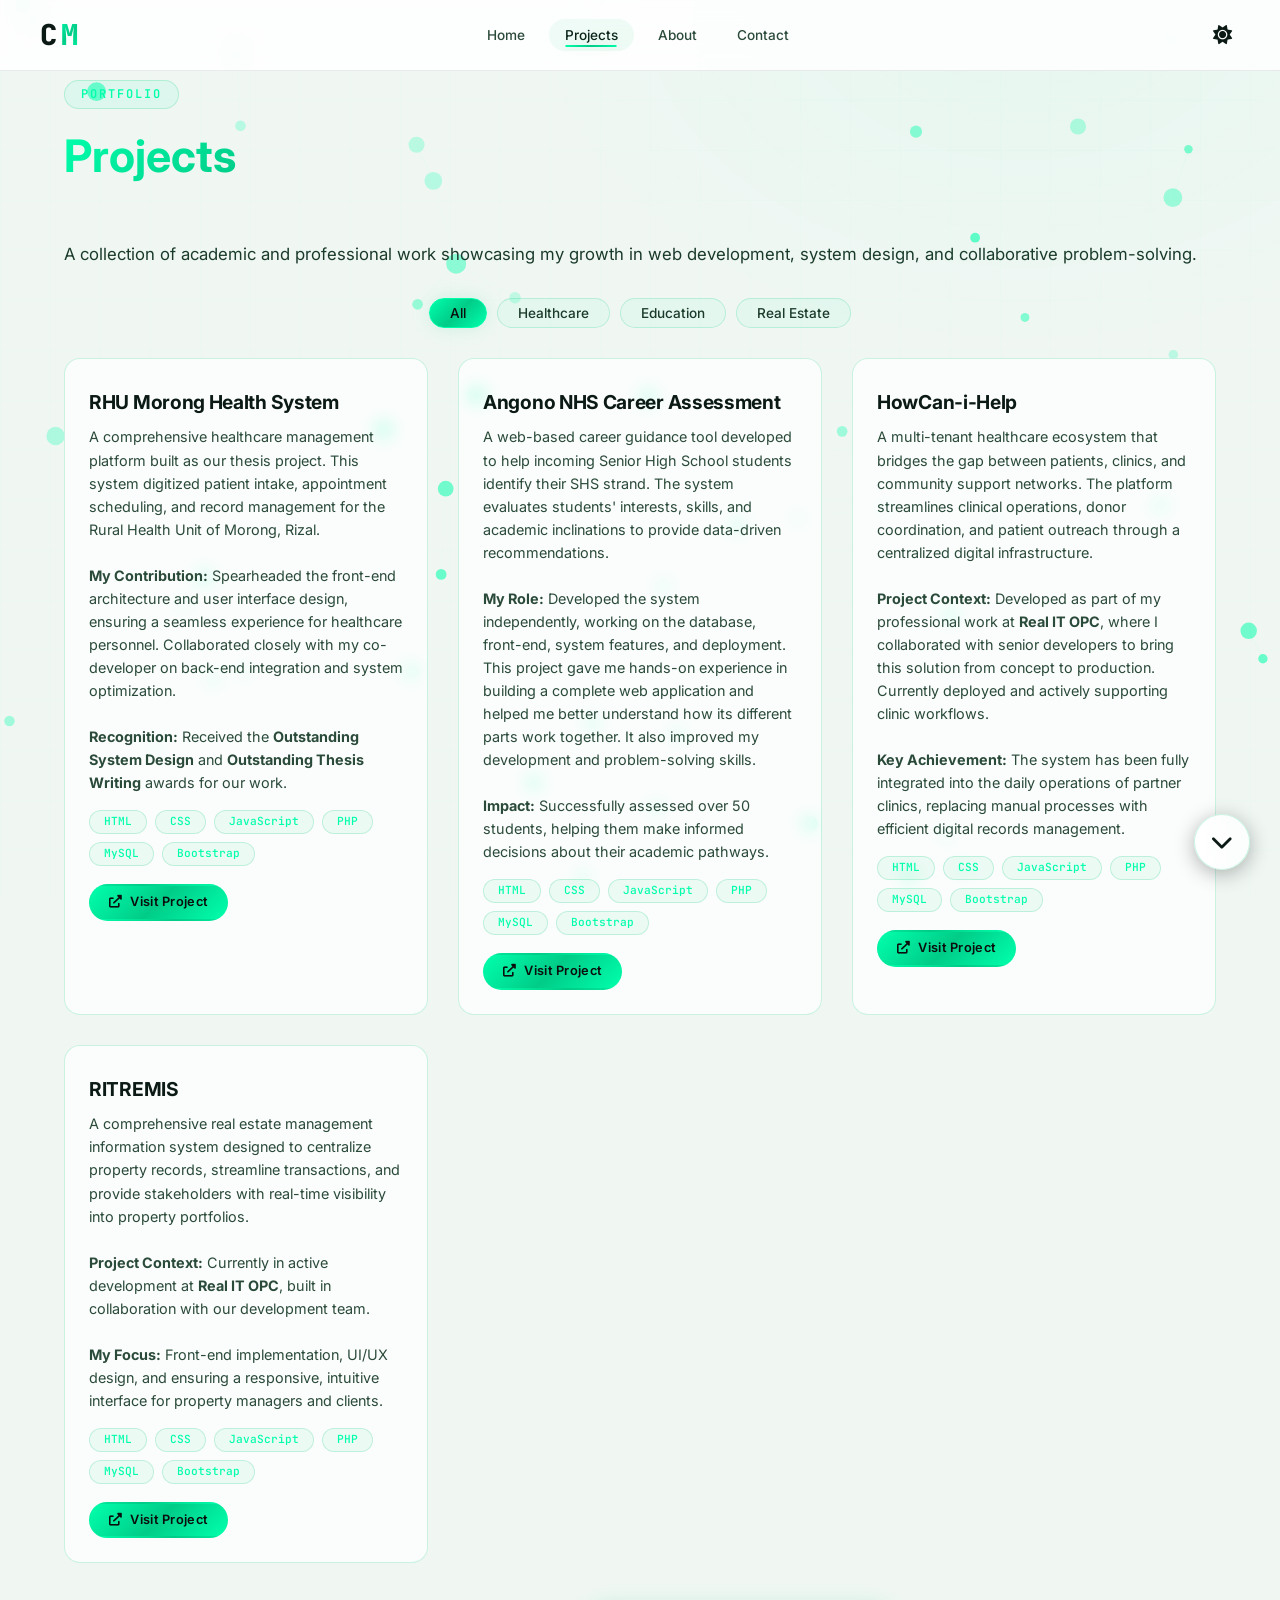
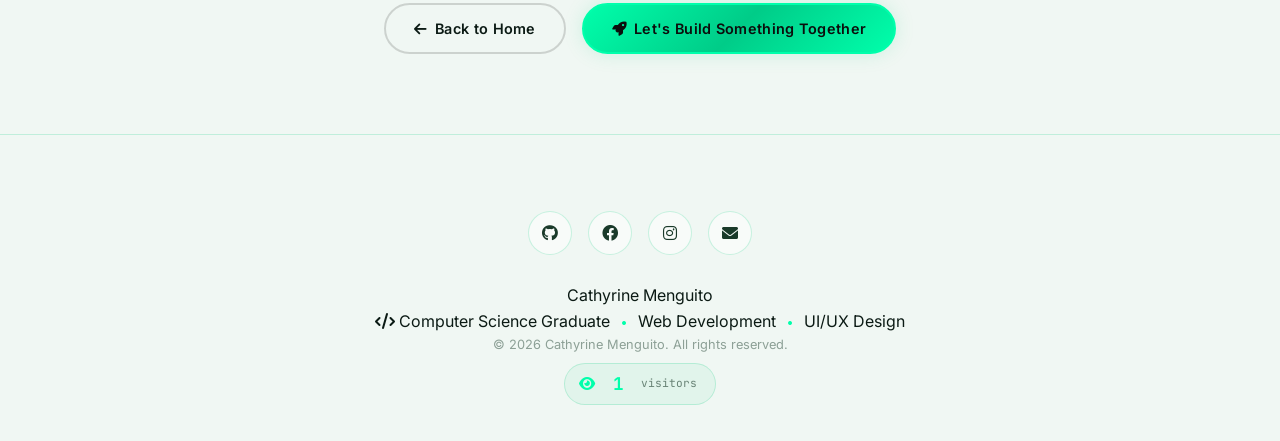
==== commit b82f1928: "Update projects.html" ====
--- a/projects.html
+++ b/projects.html
@@ -298,9 +298,7 @@
                             <br /><br />
                             <strong>Project Context:</strong> Currently in active
                             development at <strong>Real IT OPC</strong>, built in
-                            collaboration with our development team. This project
-                            challenges us to solve complex data modeling and user
-                            permission challenges for the real estate sector.
+                            collaboration with our development team. 
                             <br /><br />
                             <strong>My Focus:</strong> Front-end implementation,
                             UI/UX design, and ensuring a responsive, intuitive
--- a/style.css
+++ b/style.css
@@ -2812,7 +2812,7 @@
 [data-theme="light"] .visitor-badge { background: rgba(0, 200, 120, 0.06); }
 
 /* ============================================
-   TEAM SECTION (REDESIGNED)
+   PEOPLE I'VE WORKED WITH (UNIFIED)
    ============================================ */
 #team {
     background: var(--bg-primary);
@@ -2821,11 +2821,16 @@
     padding: 80px 0;
 }
 
+.team-sub {
+    margin-bottom: 48px !important;
+    line-height: 1.8;
+}
+
 .team-grid {
     display: grid;
-    grid-template-columns: repeat(auto-fit, minmax(280px, 1fr));
+    grid-template-columns: repeat(2, 1fr);
     gap: 30px;
-    max-width: 700px;
+    max-width: 820px;
     margin: 0 auto;
 }
 
@@ -2839,12 +2844,30 @@
     display: flex;
     flex-direction: column;
     align-items: center;
+    position: relative;
+    overflow: hidden;
+}
+
+.team-card::before {
+    content: '';
+    position: absolute;
+    top: 0;
+    left: 0;
+    width: 100%;
+    height: 3px;
+    background: var(--mint-gradient);
+    opacity: 0;
+    transition: var(--transition);
+}
+
+.team-card:hover::before {
+    opacity: 1;
 }
 
 .team-card:hover {
-    transform: translateY(-6px);
+    transform: translateY(-8px);
     border-color: var(--mint-primary);
-    box-shadow: 0 16px 50px var(--mint-glow);
+    box-shadow: 0 20px 50px var(--mint-glow);
 }
 
 .team-avatar {
@@ -2868,7 +2891,7 @@
 }
 
 .team-initials {
-    font-size: 1.8rem;
+    font-size: 2rem;
     font-weight: 700;
     color: var(--mint-primary);
     font-family: var(--font-mono);
@@ -2880,10 +2903,11 @@
 }
 
 .team-info h3 {
-    font-size: 1.1rem;
+    font-size: 1.15rem;
     font-weight: 700;
     color: var(--text-primary);
     margin-bottom: 2px;
+    letter-spacing: -0.3px;
 }
 
 .team-role {
@@ -2896,34 +2920,138 @@
 .team-project {
     font-size: 0.85rem;
     color: var(--text-secondary);
-    margin-bottom: 14px;
-}
-
-.team-tags {
-    display: flex;
-    flex-wrap: wrap;
+    margin-bottom: 16px;
+    opacity: 0.7;
+}
+
+/* ===== SKILLS LIST (Bullet Points) ===== */
+.team-skills {
+    list-style: none;
+    padding: 0;
+    margin: 0 0 12px 0;
+    display: grid;
+    grid-template-columns: 1fr 1fr;
+    gap: 4px 16px;
+    text-align: left;
+}
+
+.team-skills li {
+    font-size: 0.82rem;
+    color: var(--text-secondary);
+    display: flex;
+    align-items: center;
     gap: 8px;
-    justify-content: center;
-}
-
-.team-tags span {
+    padding: 2px 0;
+    font-weight: 400;
+}
+
+.team-skills li i {
+    color: var(--mint-primary);
+    font-size: 0.6rem;
+    flex-shrink: 0;
+}
+
+/* ===== ARCHITECTURE BADGE ===== */
+.team-architecture {
+    margin-top: 4px;
+    padding-top: 12px;
+    border-top: 1px solid var(--border-mint);
+}
+
+.team-architecture span {
+    display: inline-block;
     background: rgba(0, 255, 171, 0.06);
-    padding: 4px 14px;
+    padding: 4px 16px;
     border-radius: 50px;
-    font-size: 0.75rem;
-    color: var(--text-secondary);
+    font-size: 0.7rem;
+    color: var(--mint-primary);
     border: 1px solid var(--border-mint);
     font-family: var(--font-mono);
     font-weight: 500;
+    letter-spacing: 0.3px;
+}
+
+/* ============================================
+   FOR CLIENTS (UNIFIED)
+   ============================================ */
+#for-clients {
+    background: var(--bg-primary);
+    border-top: 1px solid var(--border-mint);
+    border-bottom: 1px solid var(--border-mint);
+    padding: 60px 0;
+}
+
+.client-banner {
+    text-align: center;
+    padding: 48px 40px;
+    background: var(--bg-card);
+    border-radius: var(--radius);
+    border: 1px solid var(--border-mint);
+    max-width: 820px;
+    margin: 0 auto;
+    transition: all 0.4s var(--ease-spring);
+}
+
+.client-banner:hover {
+    border-color: var(--mint-primary);
+    box-shadow: 0 20px 50px var(--mint-glow);
+}
+
+.client-banner h3 {
+    font-size: 1.8rem;
+    font-weight: 700;
+    margin-bottom: 12px;
+    line-height: 1.3;
+}
+
+.client-banner p {
+    color: var(--text-secondary);
+    max-width: 560px;
+    margin: 0 auto 24px;
+    font-size: 1rem;
+    line-height: 1.7;
+}
+
+.client-services {
+    display: flex;
+    flex-wrap: wrap;
+    gap: 12px;
+    justify-content: center;
+    margin-bottom: 28px;
+}
+
+.client-services span {
+    background: rgba(0, 255, 171, 0.06);
+    padding: 6px 18px;
+    border-radius: 50px;
+    font-size: 0.82rem;
+    border: 1px solid var(--border-mint);
+    color: var(--text-secondary);
+    display: inline-flex;
+    align-items: center;
+    gap: 8px;
     transition: all 0.3s var(--ease-spring);
 }
 
-.team-tags span:hover {
+.client-services span i {
+    color: var(--mint-primary);
+    font-size: 0.7rem;
+}
+
+.client-services span:hover {
     border-color: var(--mint-primary);
-    color: var(--mint-primary);
-}
-
-/* Light mode */
+    color: var(--text-primary);
+    transform: translateY(-2px);
+    box-shadow: 0 0 20px var(--mint-glow);
+}
+
+.client-banner .btn {
+    margin-top: 4px;
+}
+
+/* ============================================
+   LIGHT MODE
+   ============================================ */
 [data-theme="light"] .team-card {
     background: rgba(255, 255, 255, 0.7);
 }
@@ -2936,33 +3064,156 @@
     background: rgba(0, 200, 120, 0.06);
 }
 
-[data-theme="light"] .team-tags span {
+[data-theme="light"] .team-skills li {
+    color: #2a4a3a;
+}
+
+[data-theme="light"] .team-architecture span {
+    background: rgba(0, 200, 120, 0.06);
+    color: var(--mint-primary);
+}
+
+[data-theme="light"] .team-card:hover {
+    box-shadow: 0 20px 50px rgba(0, 200, 120, 0.15);
+}
+
+[data-theme="light"] .client-banner {
+    background: rgba(255, 255, 255, 0.7);
+}
+
+[data-theme="light"] .client-services span {
     background: rgba(0, 200, 120, 0.06);
     color: #2a4a3a;
 }
 
-[data-theme="light"] .team-tags span:hover {
-    color: var(--mint-primary);
-}
-
-/* Responsive */
+[data-theme="light"] .client-services span:hover {
+    color: var(--mint-primary);
+}
+
+/* ============================================
+   RESPONSIVE
+   ============================================ */
 @media (max-width: 768px) {
     .team-grid {
         grid-template-columns: 1fr;
         max-width: 400px;
     }
+    
     .team-card {
         padding: 28px 20px;
     }
+    
     .team-avatar {
         width: 70px;
         height: 70px;
     }
+    
     .team-initials {
-        font-size: 1.5rem;
-    }
-}
-
+        font-size: 1.6rem;
+    }
+    
+    .team-skills {
+        grid-template-columns: 1fr;
+        gap: 2px;
+        text-align: center;
+    }
+    
+    .team-skills li {
+        justify-content: center;
+    }
+    
+    .team-sub {
+        margin-bottom: 40px !important;
+    }
+    
+    .client-banner {
+        padding: 32px 24px;
+    }
+    
+    .client-banner h3 {
+        font-size: 1.4rem;
+    }
+    
+    .client-services {
+        gap: 8px;
+    }
+    
+    .client-services span {
+        font-size: 0.75rem;
+        padding: 4px 14px;
+    }
+}
+
+@media (max-width: 480px) {
+    #team {
+        padding: 60px 0;
+    }
+    
+    .team-grid {
+        gap: 20px;
+        max-width: 100%;
+    }
+    
+    .team-card {
+        padding: 24px 16px;
+    }
+    
+    .team-avatar {
+        width: 60px;
+        height: 60px;
+    }
+    
+    .team-initials {
+        font-size: 1.3rem;
+    }
+    
+    .team-info h3 {
+        font-size: 1rem;
+    }
+    
+    .team-role {
+        font-size: 0.75rem;
+    }
+    
+    .team-project {
+        font-size: 0.75rem;
+    }
+    
+    .team-skills li {
+        font-size: 0.75rem;
+    }
+    
+    .team-architecture span {
+        font-size: 0.6rem;
+        padding: 3px 12px;
+    }
+    
+    .team-sub {
+        margin-bottom: 32px !important;
+        font-size: 0.9rem;
+    }
+    
+    .client-banner {
+        padding: 24px 16px;
+    }
+    
+    .client-banner h3 {
+        font-size: 1.2rem;
+    }
+    
+    .client-banner p {
+        font-size: 0.9rem;
+    }
+    
+    .client-services {
+        gap: 6px;
+    }
+    
+    .client-services span {
+        font-size: 0.7rem;
+        padding: 3px 12px;
+    }
+}
 /* ============================================
    RESPONSIVE (Global)
    ============================================ */
@@ -3096,3 +3347,501 @@
     0% { transform: translateY(0) rotate(0deg) scale(1); opacity: 1; }
     100% { transform: translateY(100vh) rotate(720deg) scale(0.2); opacity: 0; }
 }
+
+/* ============================================
+   RESUME MODAL – REDESIGNED (RITREMIS STYLE)
+   ============================================ */
+
+/* --- Modal Container --- */
+.modal-resume {
+    max-width: min(900px, 94vw) !important;
+    width: 100% !important;
+    padding: 0 !important;
+    background: var(--bg-secondary) !important;
+    border: 1px solid var(--border-mint) !important;
+    border-radius: clamp(12px, 3vw, var(--radius)) !important;
+    box-shadow: 0 30px 80px rgba(0, 0, 0, 0.5) !important;
+    overflow: hidden !important;
+    max-height: 96vh !important;
+    display: flex !important;
+    flex-direction: column !important;
+}
+
+.modal-resume .modal-content {
+    padding: 0 !important;
+    background: transparent !important;
+    display: flex !important;
+    flex-direction: column !important;
+    flex: 1 !important;
+    min-height: 0 !important;
+}
+
+/* --- Header --- */
+.resume-modal-header {
+    padding: clamp(18px, 3vw, 28px) clamp(20px, 4vw, 32px) clamp(12px, 2vw, 20px) clamp(20px, 4vw, 32px);
+    border-bottom: 1px solid var(--border-mint);
+    background: var(--bg-card);
+    backdrop-filter: blur(8px);
+    -webkit-backdrop-filter: blur(8px);
+    flex-shrink: 0;
+}
+
+.resume-modal-tag {
+    display: inline-flex;
+    align-items: center;
+    gap: .45rem;
+    color: var(--mint-primary);
+    font-size: clamp(0.6rem, 1.2vw, 0.7rem);
+    font-weight: 800;
+    letter-spacing: .14em;
+    text-transform: uppercase;
+    border: 1px solid var(--border-mint);
+    padding: 2px 12px;
+    border-radius: 50px;
+    background: rgba(0, 255, 171, 0.06);
+}
+
+.resume-modal-header h2 {
+    margin: 8px 0 2px 0;
+    font-family: Georgia, "Times New Roman", serif;
+    font-size: clamp(1.4rem, 4vw, 2.2rem);
+    color: var(--text-primary);
+    letter-spacing: -.04em;
+    line-height: 1.2;
+}
+
+.resume-modal-header p {
+    margin: 0;
+    color: var(--text-secondary);
+    font-size: clamp(0.8rem, 1.5vw, 0.95rem);
+}
+
+/* --- Body --- */
+.resume-modal-body {
+    padding: clamp(16px, 3vw, 28px) clamp(16px, 4vw, 32px);
+    overflow-y: auto;
+    flex: 1;
+    min-height: 0;
+}
+
+/* Scrollbar styling */
+.resume-modal-body::-webkit-scrollbar {
+    width: 5px;
+}
+.resume-modal-body::-webkit-scrollbar-track {
+    background: transparent;
+}
+.resume-modal-body::-webkit-scrollbar-thumb {
+    background: var(--border-mint);
+    border-radius: 10px;
+}
+.resume-modal-body::-webkit-scrollbar-thumb:hover {
+    background: var(--mint-primary);
+}
+
+/* --- Each section (card) --- */
+.resume-section {
+    padding: clamp(0.75rem, 2vw, 1.25rem) clamp(0.75rem, 2vw, 1.25rem) clamp(0.5rem, 1vw, 0.75rem) clamp(0.75rem, 2vw, 1.25rem);
+    border: 1px solid var(--border-mint);
+    border-radius: clamp(10px, 2vw, var(--radius));
+    background: var(--bg-card);
+    backdrop-filter: blur(8px);
+    -webkit-backdrop-filter: blur(8px);
+    margin-bottom: clamp(0.75rem, 2vw, 1.25rem);
+    transition: border-color 0.3s ease;
+}
+
+.resume-section:hover {
+    border-color: rgba(0, 255, 171, 0.3);
+}
+
+.resume-section-title {
+    display: flex;
+    align-items: center;
+    gap: 0.75rem;
+    margin-bottom: clamp(0.5rem, 1.5vw, 1rem);
+    border: none;
+    padding: 0;
+}
+
+.resume-section-title i {
+    color: var(--mint-primary);
+    font-size: clamp(1rem, 2vw, 1.2rem);
+    width: clamp(24px, 4vw, 28px);
+    text-align: center;
+    flex-shrink: 0;
+}
+
+.resume-section-title strong {
+    display: block;
+    font-weight: 700;
+    color: var(--text-primary);
+    font-size: clamp(0.85rem, 1.5vw, 0.95rem);
+}
+
+.resume-section-title small {
+    display: block;
+    font-weight: 400;
+    font-size: clamp(0.65rem, 1vw, 0.78rem);
+    color: var(--text-secondary);
+}
+
+/* --- Grid for fields --- */
+.resume-grid {
+    display: grid;
+    grid-template-columns: repeat(auto-fit, minmax(min(180px, 100%), 1fr));
+    gap: clamp(0.3rem, 1vw, 0.75rem) clamp(0.5rem, 1.5vw, 1.5rem);
+}
+
+.resume-field {
+    display: flex;
+    flex-direction: column;
+    gap: 0.15rem;
+}
+
+.resume-label {
+    font-size: clamp(0.6rem, 1vw, 0.7rem);
+    font-weight: 700;
+    text-transform: uppercase;
+    letter-spacing: 0.04em;
+    color: var(--text-secondary);
+}
+
+.resume-value {
+    font-size: clamp(0.8rem, 1.2vw, 0.9rem);
+    color: var(--text-primary);
+    padding-bottom: 0.3rem;
+    border-bottom: 1px solid rgba(255, 255, 255, 0.05);
+    word-break: break-word;
+}
+
+/* --- Skill tags --- */
+.resume-skill-tags {
+    display: flex;
+    flex-wrap: wrap;
+    gap: clamp(4px, 1vw, 8px);
+    padding-top: 4px;
+}
+
+.resume-skill-tags span {
+    background: rgba(0, 255, 171, 0.08);
+    padding: clamp(2px, 0.5vw, 4px) clamp(8px, 1.5vw, 14px);
+    border-radius: 50px;
+    font-size: clamp(0.65rem, 1.2vw, 0.8rem);
+    color: var(--text-secondary);
+    border: 1px solid var(--border-mint);
+    font-family: var(--font-mono);
+    transition: all 0.3s ease;
+    white-space: nowrap;
+}
+
+.resume-skill-tags span:hover {
+    border-color: var(--mint-primary);
+    color: var(--mint-primary);
+    box-shadow: 0 0 20px var(--mint-glow);
+}
+
+/* --- PDF viewer section --- */
+.resume-pdf-section .resume-pdf-viewer {
+    width: 100%;
+    min-height: clamp(250px, 45vh, 420px);
+    border-radius: clamp(8px, 1.5vw, var(--radius));
+    overflow: hidden;
+    background: var(--bg-primary);
+    border: 1px solid var(--border-mint);
+    position: relative;
+}
+
+.resume-pdf-viewer .resume-pdf-loading {
+    display: flex;
+    flex-direction: column;
+    align-items: center;
+    justify-content: center;
+    height: clamp(250px, 45vh, 420px);
+    gap: 16px;
+    color: var(--text-secondary);
+}
+
+.resume-pdf-viewer .resume-pdf-loading i {
+    font-size: clamp(1.5rem, 4vw, 2.5rem);
+    color: var(--mint-primary);
+}
+
+.resume-pdf-viewer .resume-pdf-loading span {
+    font-size: clamp(0.8rem, 1.5vw, 1rem);
+}
+
+.resume-pdf-viewer iframe,
+.resume-pdf-viewer embed {
+    width: 100%;
+    height: 100%;
+    min-height: clamp(250px, 45vh, 420px);
+    border: none;
+    display: block;
+}
+
+.resume-pdf-viewer .pdf-error {
+    display: flex;
+    flex-direction: column;
+    align-items: center;
+    justify-content: center;
+    height: clamp(250px, 45vh, 420px);
+    color: var(--text-secondary);
+    text-align: center;
+    padding: 24px;
+    gap: 12px;
+}
+
+.resume-pdf-viewer .pdf-error i {
+    font-size: clamp(2.5rem, 6vw, 3.5rem);
+    color: var(--text-secondary);
+    opacity: 0.3;
+}
+
+.resume-pdf-viewer .pdf-error p {
+    font-size: clamp(0.8rem, 1.5vw, 0.95rem);
+    margin: 0;
+    max-width: 400px;
+}
+
+/* --- Modal footer --- */
+.resume-modal-footer {
+    display: flex;
+    gap: clamp(8px, 1.5vw, 12px);
+    flex-wrap: wrap;
+    padding: clamp(12px, 2vw, 16px) clamp(16px, 4vw, 32px) clamp(16px, 3vw, 24px) clamp(16px, 4vw, 32px);
+    border-top: 1px solid var(--border-mint);
+    background: var(--bg-card);
+    backdrop-filter: blur(8px);
+    -webkit-backdrop-filter: blur(8px);
+    flex-shrink: 0;
+}
+
+.resume-modal-footer .btn {
+    min-height: 40px;
+    padding: clamp(8px, 1.2vw, 12px) clamp(16px, 3vw, 28px);
+    font-size: clamp(0.75rem, 1.2vw, 0.9rem);
+}
+
+/* --- Modal Close Button --- */
+.modal-resume .modal-close {
+    position: absolute;
+    top: clamp(8px, 1.5vw, 16px);
+    right: clamp(8px, 1.5vw, 16px);
+    background: var(--bg-card);
+    border: 1px solid var(--border-mint);
+    border-radius: 50%;
+    width: clamp(32px, 5vw, 44px);
+    height: clamp(32px, 5vw, 44px);
+    color: var(--text-primary);
+    font-size: clamp(0.9rem, 1.5vw, 1.2rem);
+    cursor: pointer;
+    transition: all 0.3s var(--ease-spring);
+    display: flex;
+    align-items: center;
+    justify-content: center;
+    z-index: 10;
+    flex-shrink: 0;
+}
+
+.modal-resume .modal-close:hover {
+    background: var(--mint-primary);
+    color: #0b0e0c;
+    transform: rotate(90deg);
+    box-shadow: 0 0 30px var(--mint-glow);
+}
+
+/* ============================================
+   RESPONSIVE – Extra Small Screens
+   ============================================ */
+@media (max-width: 480px) {
+    .modal-resume {
+        max-width: 100vw !important;
+        max-height: 100vh !important;
+        border-radius: 0 !important;
+        border: none !important;
+    }
+
+    .resume-modal-header {
+        padding: 14px 16px 10px 16px;
+    }
+    .resume-modal-header h2 {
+        font-size: 1.3rem;
+    }
+
+    .resume-modal-body {
+        padding: 12px 14px;
+    }
+
+    .resume-section {
+        padding: 0.6rem;
+        margin-bottom: 0.6rem;
+        border-radius: 10px;
+    }
+
+    .resume-grid {
+        grid-template-columns: 1fr;
+        gap: 0.3rem;
+    }
+
+    .resume-modal-footer {
+        padding: 10px 14px 14px 14px;
+        gap: 6px;
+    }
+
+    .resume-modal-footer .btn {
+        flex: 1;
+        justify-content: center;
+        min-width: 80px;
+        padding: 8px 12px;
+        font-size: 0.75rem;
+    }
+
+    .resume-pdf-section .resume-pdf-viewer {
+        min-height: 200px;
+    }
+    .resume-pdf-viewer .resume-pdf-loading {
+        height: 200px;
+    }
+    .resume-pdf-viewer iframe,
+    .resume-pdf-viewer embed {
+        min-height: 200px;
+    }
+    .resume-pdf-viewer .pdf-error {
+        height: 200px;
+        padding: 16px;
+    }
+
+    .modal-resume .modal-close {
+        top: 8px;
+        right: 8px;
+        width: 30px;
+        height: 30px;
+        font-size: 0.8rem;
+    }
+
+    .resume-skill-tags span {
+        font-size: 0.6rem;
+        padding: 2px 10px;
+        white-space: nowrap;
+    }
+}
+
+/* ============================================
+   RESPONSIVE – Tablets
+   ============================================ */
+@media (min-width: 481px) and (max-width: 768px) {
+    .modal-resume {
+        max-width: 94vw !important;
+        max-height: 94vh !important;
+    }
+
+    .resume-modal-header {
+        padding: 18px 20px 14px 20px;
+    }
+    .resume-modal-header h2 {
+        font-size: 1.6rem;
+    }
+
+    .resume-modal-body {
+        padding: 14px 18px;
+    }
+
+    .resume-grid {
+        grid-template-columns: 1fr 1fr;
+        gap: 0.4rem 1rem;
+    }
+
+    .resume-modal-footer {
+        padding: 12px 18px 16px 18px;
+    }
+
+    .resume-pdf-section .resume-pdf-viewer {
+        min-height: 300px;
+    }
+    .resume-pdf-viewer .resume-pdf-loading {
+        height: 300px;
+    }
+    .resume-pdf-viewer iframe,
+    .resume-pdf-viewer embed {
+        min-height: 300px;
+    }
+    .resume-pdf-viewer .pdf-error {
+        height: 300px;
+    }
+}
+
+/* ============================================
+   RESPONSIVE – Small Laptops
+   ============================================ */
+@media (min-width: 769px) and (max-width: 1024px) {
+    .modal-resume {
+        max-width: 88vw !important;
+    }
+    .resume-grid {
+        grid-template-columns: 1fr 1fr;
+    }
+}
+
+/* ============================================
+   LIGHT MODE OVERRIDES FOR RESUME MODAL
+   ============================================ */
+[data-theme="light"] .resume-modal-header {
+    background: rgba(255, 255, 255, 0.85);
+}
+
+[data-theme="light"] .resume-section {
+    background: rgba(255, 255, 255, 0.7);
+}
+
+[data-theme="light"] .resume-value {
+    border-bottom: 1px solid rgba(0, 0, 0, 0.06);
+}
+
+[data-theme="light"] .resume-skill-tags span {
+    background: rgba(0, 200, 120, 0.06);
+    color: #2a4a3a;
+}
+
+[data-theme="light"] .resume-skill-tags span:hover {
+    border-color: var(--mint-primary);
+    color: var(--mint-primary);
+}
+
+[data-theme="light"] .resume-modal-footer {
+    background: rgba(255, 255, 255, 0.85);
+}
+
+[data-theme="light"] .resume-pdf-viewer .resume-pdf-loading {
+    color: #2a4a3a;
+}
+
+[data-theme="light"] .resume-pdf-viewer .resume-pdf-loading i {
+    color: var(--mint-primary);
+}
+
+[data-theme="light"] .resume-section:hover {
+    border-color: rgba(0, 200, 120, 0.3);
+}
+
+[data-theme="light"] .modal-resume {
+    background: var(--bg-secondary) !important;
+}
+
+[data-theme="light"] .modal-resume .modal-close {
+    background: rgba(255, 255, 255, 0.8);
+    color: #0b1a14;
+}
+
+[data-theme="light"] .modal-resume .modal-close:hover {
+    background: var(--mint-primary);
+    color: #0b0e0c;
+}
+
+[data-theme="light"] .resume-modal-body::-webkit-scrollbar-thumb {
+    background: rgba(0, 0, 0, 0.15);
+}
+
+[data-theme="light"] .resume-modal-body::-webkit-scrollbar-thumb:hover {
+    background: var(--mint-primary);
+}
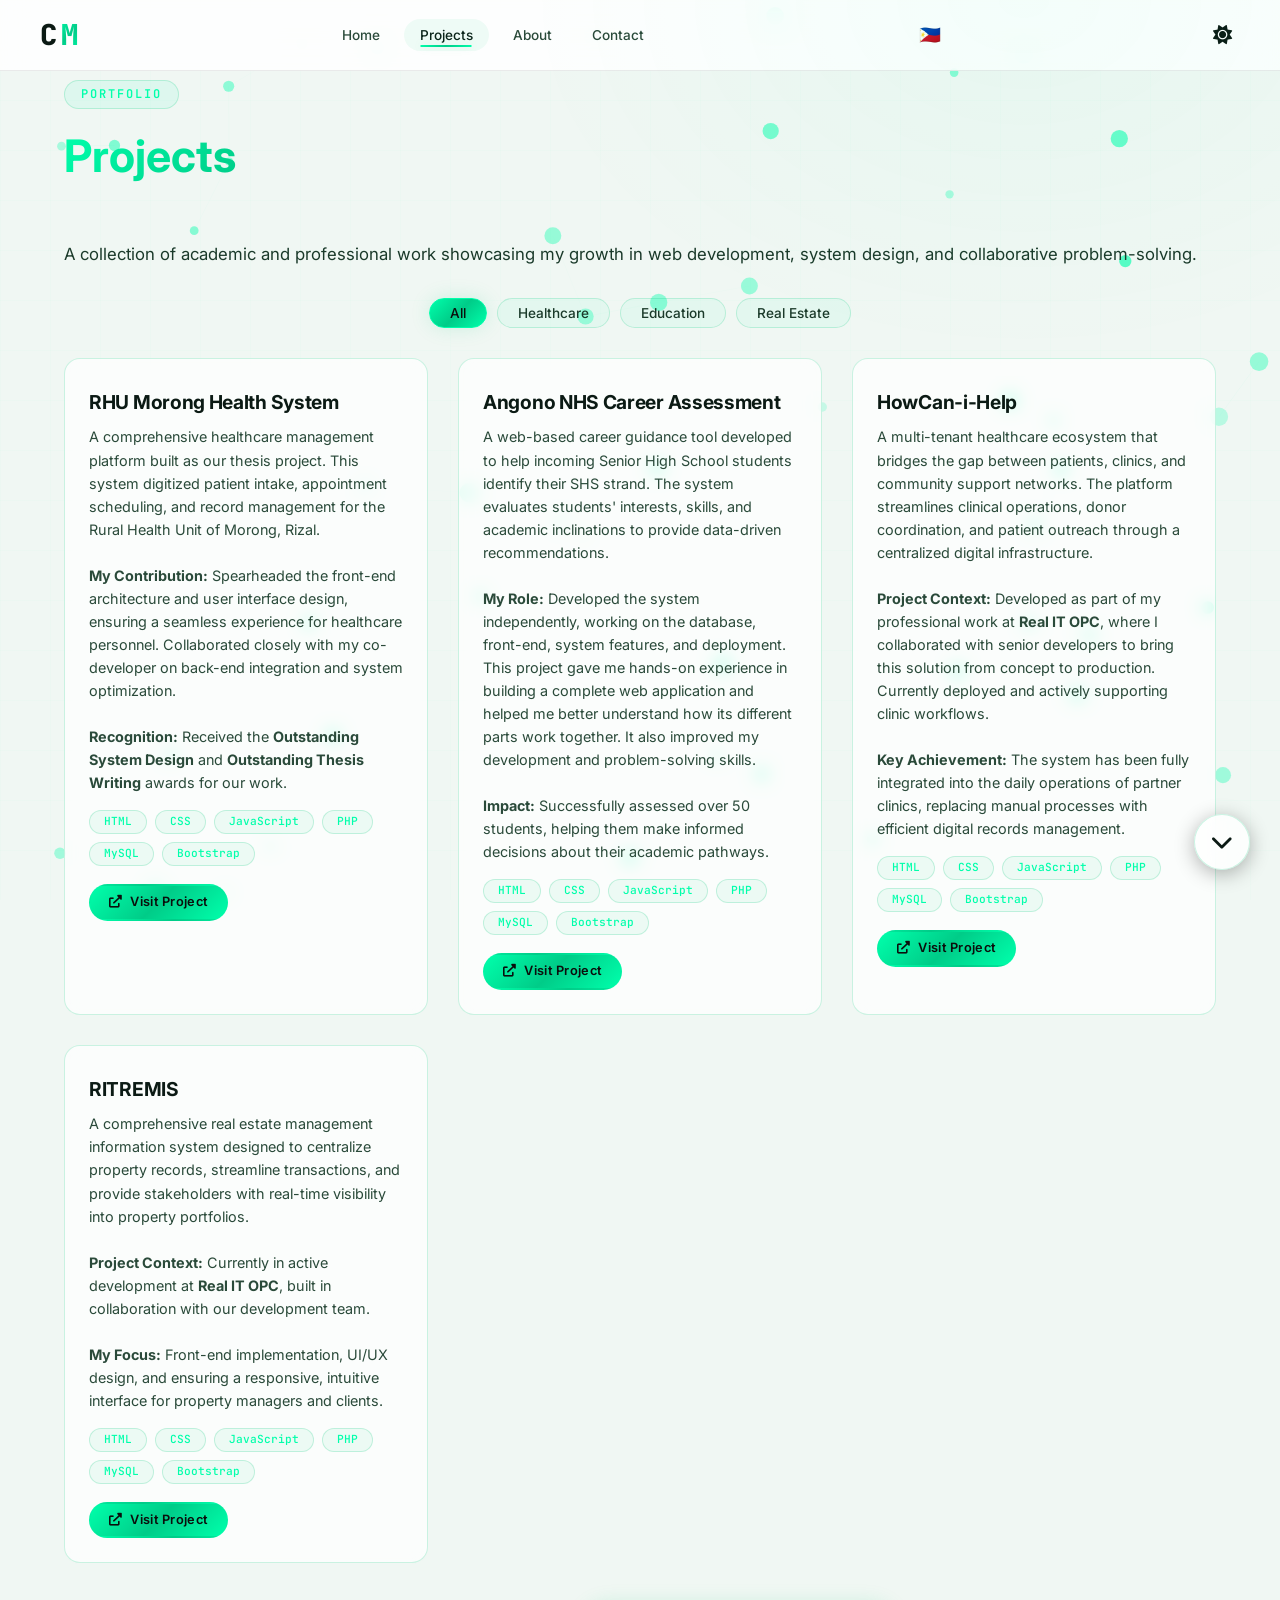
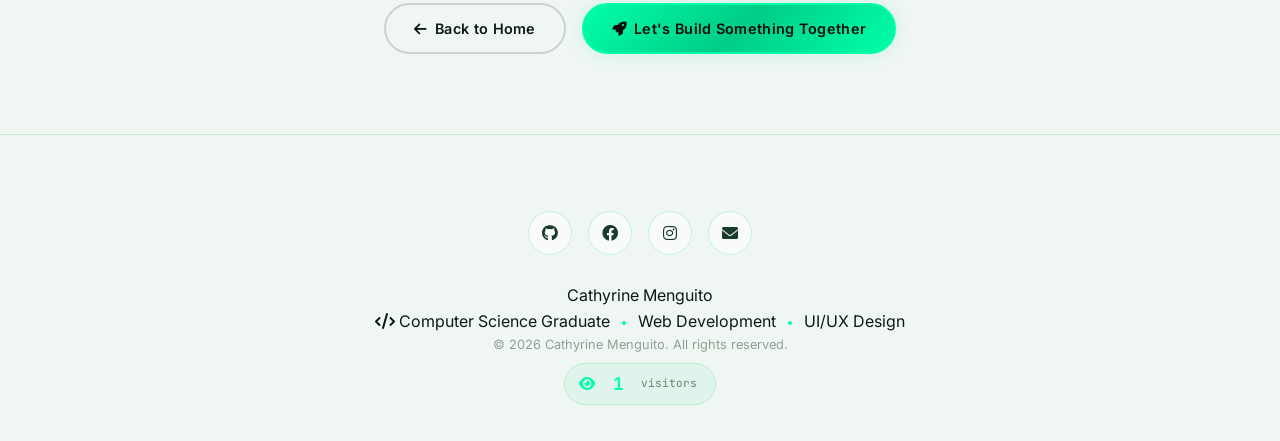
==== commit 04305cef: "Update projects.html" ====
--- a/projects.html
+++ b/projects.html
@@ -11,6 +11,16 @@
     <meta http-equiv="X-Content-Type-Options" content="nosniff" />
     <meta name="referrer" content="no-referrer-when-downgrade" />
     
+    <!-- ===== PWA ===== -->
+    <link rel="manifest" href="/manifest.json" />
+    <link rel="apple-touch-icon" sizes="180x180" href="/apple-touch-icon.png" />
+    <link rel="icon" type="image/png" sizes="32x32" href="/favicon-32x32.png" />
+    <link rel="icon" type="image/png" sizes="16x16" href="/favicon-16x16.png" />
+    <link rel="manifest" href="/site.webmanifest" />
+    
+    <!-- ===== ANALYTICS (Plausible) ===== -->
+    <script defer data-domain="cthyrnmngt718.github.io" src="https://plausible.io/js/script.js"></script>
+    
     <!-- ===== META DESCRIPTION & SEO ===== -->
     <meta name="description" content="Explore Cathyrine Menguito's portfolio of web development projects in healthcare, education, and real estate." />
     <meta name="keywords" content="Cathyrine Menguito, portfolio, web development, healthcare system, education, real estate" />
@@ -22,7 +32,7 @@
     <meta property="og:url" content="https://cthyrnmngt718.github.io/projects.html" />
     <meta name="twitter:card" content="summary_large_image" />
     
-    <!-- ===== JSON-LD STRUCTURED DATA ===== -->
+    <!-- ===== JSON-LD ===== -->
     <script type="application/ld+json">
     {
         "@context": "https://schema.org",
@@ -91,12 +101,6 @@
     <link rel="preconnect" href="https://fonts.gstatic.com" crossorigin />
     <link href="https://fonts.googleapis.com/css2?family=Inter:wght@400;500;600;700;800;900&family=JetBrains+Mono:wght@400;600;700;800&display=swap" rel="stylesheet" />
     
-    <!-- Favicon -->
-    <link rel="apple-touch-icon" sizes="180x180" href="/apple-touch-icon.png" />
-    <link rel="icon" type="image/png" sizes="32x32" href="/favicon-32x32.png" />
-    <link rel="icon" type="image/png" sizes="16x16" href="/favicon-16x16.png" />
-    <link rel="manifest" href="/site.webmanifest" />
-    
     <!-- Font Awesome -->
     <link rel="stylesheet" href="https://cdnjs.cloudflare.com/ajax/libs/font-awesome/6.0.0-beta3/css/all.min.css" />
     
@@ -116,263 +120,8 @@
     <!-- ========== CURSOR GLOW ========== -->
     <div id="cursor-glow"></div>
 
-    <!-- ========== CUSTOM CURSOR ========== -->
-    <div class="custom-cursor" id="custom-cursor"></div>
-
-    <!-- ========== NAVIGATION ========== -->
-    <header>
-        <nav>
-            <div class="logo">
-                <a href="index.html" aria-label="Home">
-                    <span class="logo-c">C</span>
-                    <span class="logo-m">M</span>
-                </a>
-            </div>
-            <ul class="nav-links">
-                <li><a href="index.html" aria-label="Home page">Home</a></li>
-                <li><a href="projects.html" class="active" aria-label="View my projects">Projects</a></li>
-                <li><a href="index.html#about" aria-label="About me section">About</a></li>
-                <li><a href="index.html#contact" aria-label="Contact me">Contact</a></li>
-            </ul>
-            <button id="theme-toggle" aria-label="Toggle dark/light theme">
-                <i class="fas fa-moon"></i>
-            </button>
-            <div class="menu-toggle" id="mobile-menu" aria-label="Toggle navigation menu" role="button" tabindex="0">
-                <span class="bar"></span>
-                <span class="bar"></span>
-                <span class="bar"></span>
-            </div>
-        </nav>
-    </header>
-
-    <!-- ========== PROJECTS PAGE ========== -->
-    <section id="projects-page">
-        <div class="container">
-            <div class="section-header">
-                <span class="section-tag">Portfolio</span>
-                <h1 style="font-size:2.8rem;font-weight:700;margin-bottom:8px;"><span class="gradient-text">Projects</span></h1>
-            </div>
-            <p class="projects-sub" style="color:var(--text-secondary);margin-bottom:30px;font-size:1.05rem;">
-                A collection of academic and professional work showcasing my growth
-                in web development, system design, and collaborative problem-solving.
-            </p>
-
-            <!-- ===== FILTER BUTTONS ===== -->
-            <div class="filter-buttons">
-                <button class="filter-btn active" data-filter="all" aria-label="Show all projects">All</button>
-                <button class="filter-btn" data-filter="healthcare" aria-label="Show healthcare projects">Healthcare</button>
-                <button class="filter-btn" data-filter="education" aria-label="Show education projects">Education</button>
-                <button class="filter-btn" data-filter="realestate" aria-label="Show real estate projects">Real Estate</button>
-            </div>
-
-            <div class="project-grid">
-
-                <!-- ===== PROJECT 1: RHU Morong ===== -->
-                <div class="project-card" data-category="healthcare php" data-tilt>
-                    <div class="project-info">
-                        <h3>RHU Morong Health System</h3>
-                        <p>
-                            A comprehensive healthcare management platform built as our
-                            thesis project. This system digitized patient intake,
-                            appointment scheduling, and record management for the Rural
-                            Health Unit of Morong, Rizal.
-                            <br /><br />
-                            <strong>My Contribution:</strong> Spearheaded the front-end
-                            architecture and user interface design, ensuring a seamless
-                            experience for healthcare personnel. Collaborated closely
-                            with my co-developer on back-end integration and system
-                            optimization.
-                            <br /><br />
-                            <strong>Recognition:</strong> Received the <strong>Outstanding
-                            System Design</strong> and <strong>Outstanding Thesis
-                            Writing</strong> awards for our work.
-                        </p>
-                        <div class="project-tech">
-                            <span>HTML</span>
-                            <span>CSS</span>
-                            <span>JavaScript</span>
-                            <span>PHP</span>
-                            <span>MySQL</span>
-                            <span>Bootstrap</span>
-                        </div>
-                        <a href="http://healthcare.morongcenter.com/"
-                           target="_blank"
-                           rel="noopener noreferrer"
-                           class="btn btn-small"
-                           aria-label="Visit RHU Morong Health System project">
-                            <i class="fas fa-external-link-alt"></i>
-                            Visit Project
-                        </a>
-                    </div>
-                </div>
-
-                <!-- ===== PROJECT 2: Angono NHS Career Assessment ===== -->
-                <div class="project-card" data-category="education php bootstrap" data-tilt>
-                    <div class="project-info">
-                        <h3>Angono NHS Career Assessment</h3>
-                        <p>
-                            A web-based career guidance tool developed to help incoming
-                            Senior High School students identify their SHS strand.
-                            The system evaluates students' interests, skills, and
-                            academic inclinations to provide data-driven recommendations.
-                            <br /><br />
-                            <strong>My Role:</strong> Developed the system independently, working
-                            on the database, front-end, system features, and deployment. This project
-                            gave me hands-on experience in building a complete web application and
-                            helped me better understand how its different parts work together.
-                            It also improved my development and problem-solving skills.
-                            <br /><br />
-                            <strong>Impact:</strong> Successfully assessed over 50 students,
-                            helping them make informed decisions about their academic
-                            pathways.
-                        </p>
-                        <div class="project-tech">
-                            <span>HTML</span>
-                            <span>CSS</span>
-                            <span>JavaScript</span>
-                            <span>PHP</span>
-                            <span>MySQL</span>
-                            <span>Bootstrap</span>
-                        </div>
-                        <a href="https://angononhs-onlinecareerassessment.online/"
-                           target="_blank"
-                           rel="noopener noreferrer"
-                           class="btn btn-small"
-                           aria-label="Visit Angono NHS Career Assessment project">
-                            <i class="fas fa-external-link-alt"></i>
-                            Visit Project
-                        </a>
-                    </div>
-                </div>
-
-                <!-- ===== PROJECT 3: HowCan-i-Help ===== -->
-                <div class="project-card" data-category="healthcare php bootstrap" data-tilt>
-                    <div class="project-info">
-                        <h3>HowCan‑i‑Help</h3>
-                        <p>
-                            A multi-tenant healthcare ecosystem that bridges the gap
-                            between patients, clinics, and community support networks.
-                            The platform streamlines clinical operations, donor
-                            coordination, and patient outreach through a centralized
-                            digital infrastructure.
-                            <br /><br />
-                            <strong>Project Context:</strong> Developed as part of my
-                            professional work at <strong>Real IT OPC</strong>, where I
-                            collaborated with senior developers to bring this solution
-                            from concept to production. Currently deployed and actively
-                            supporting clinic workflows.
-                            <br /><br />
-                            <strong>Key Achievement:</strong> The system has been fully
-                            integrated into the daily operations of partner clinics,
-                            replacing manual processes with efficient digital records
-                            management.
-                        </p>
-                        <div class="project-tech">
-                            <span>HTML</span>
-                            <span>CSS</span>
-                            <span>JavaScript</span>
-                            <span>PHP</span>
-                            <span>MySQL</span>
-                            <span>Bootstrap</span>
-                        </div>
-                        <a href="https://howcan-i-help.org/"
-                           target="_blank"
-                           rel="noopener noreferrer"
-                           class="btn btn-small"
-                           aria-label="Visit HowCan-i-Help project">
-                            <i class="fas fa-external-link-alt"></i>
-                            Visit Project
-                        </a>
-                    </div>
-                </div>
-
-                <!-- ===== PROJECT 4: RITREMIS ===== -->
-                <div class="project-card" data-category="realestate php bootstrap" data-tilt>
-                    <div class="project-info">
-                        <h3>RITREMIS</h3>
-                        <p>
-                            A comprehensive real estate management information system
-                            designed to centralize property records, streamline
-                            transactions, and provide stakeholders with real-time
-                            visibility into property portfolios.
-                            <br /><br />
-                            <strong>Project Context:</strong> Currently in active
-                            development at <strong>Real IT OPC</strong>, built in
-                            collaboration with our development team. 
-                            <br /><br />
-                            <strong>My Focus:</strong> Front-end implementation,
-                            UI/UX design, and ensuring a responsive, intuitive
-                            interface for property managers and clients.
-                        </p>
-                        <div class="project-tech">
-                            <span>HTML</span>
-                            <span>CSS</span>
-                            <span>JavaScript</span>
-                            <span>PHP</span>
-                            <span>MySQL</span>
-                            <span>Bootstrap</span>
-                        </div>
-                        <a href="https://ritremis.com/"
-                           target="_blank"
-                           rel="noopener noreferrer"
-                           class="btn btn-small"
-                           aria-label="Visit RITREMIS project">
-                            <i class="fas fa-external-link-alt"></i>
-                            Visit Project
-                        </a>
-                    </div>
-                </div>
-
-            </div>
-
-            <!-- ===== BACK TO HOME + CTA BUTTONS ===== -->
-            <div class="center-btn" style="margin-top:40px; display:flex; gap:16px; justify-content:center; flex-wrap:wrap;">
-                <a href="index.html" class="btn btn-secondary" aria-label="Go back to homepage">
-                    <i class="fas fa-arrow-left"></i> Back to Home
-                </a>
-                <a href="index.html#contact" class="btn btn-primary" aria-label="Contact me to build a project">
-                    <i class="fas fa-rocket"></i> Let's Build Something Together
-                </a>
-            </div>
-        </div>
-    </section>
-
-    <!-- ========== FOOTER ========== -->
-    <footer>
-        <div class="container">
-            <div class="footer-divider"></div>
-            <div class="footer-social">
-                <a href="https://github.com/CthyrnMngt718" target="_blank" aria-label="GitHub profile">
-                    <i class="fab fa-github"></i>
-                </a>
-                <a href="https://www.facebook.com/cathyrine.menguito" target="_blank" aria-label="Facebook profile">
-                    <i class="fab fa-facebook"></i>
-                </a>
-                <a href="https://www.instagram.com/itsme_cthymngt/" target="_blank" aria-label="Instagram profile">
-                    <i class="fab fa-instagram"></i>
-                </a>
-                <a href="mailto:cthyrnmngt718@gmail.com" aria-label="Send me an email">
-                    <i class="fas fa-envelope"></i>
-                </a>
-            </div>
-            <div class="footer-text">
-                <p class="footer-name">Cathyrine Menguito</p>
-                <p class="footer-tagline">
-                    <i class="fas fa-code"></i> Computer Science Graduate 
-                    <i class="fas fa-circle" style="font-size:4px;color:var(--mint-primary);vertical-align:middle;margin:0 8px;"></i>
-                    Web Development 
-                    <i class="fas fa-circle" style="font-size:4px;color:var(--mint-primary);vertical-align:middle;margin:0 8px;"></i>
-                    UI/UX Design
-                </p>
-                <p class="footer-copy">&copy; <span id="year">2026</span> Cathyrine Menguito. All rights reserved.</p>
-                <div class="visitor-badge">
-                    <i class="fas fa-eye"></i>
-                    <span id="visitor-count">0</span>
-                    <span class="visitor-label">visitors</span>
-                </div>
-            </div>
-        </div>
-    </footer>
+    <!-- ========== TOAST CONTAINER ========== -->
+    <div class="toast-container" id="toast-container"></div>
 
     <!-- ========== SCROLL PROGRESS BAR ========== -->
     <div id="progress-bar"></div>
@@ -381,9 +130,234 @@
     <div class="floating-buttons">
         <button id="scroll-btn" aria-label="Scroll to top or bottom">
             <i class="fas fa-chevron-down" id="scroll-icon"></i>
-            <span class="scroll-tooltip" id="scroll-tooltip">Scroll Down</span>
+            <span class="scroll-tooltip" id="scroll-tooltip" data-i18n="scroll_down">Scroll Down</span>
         </button>
     </div>
+
+    <!-- ========== APP WRAPPER ========== -->
+    <div id="app">
+        <!-- ========== NAVIGATION ========== -->
+        <header>
+            <nav>
+                <div class="logo">
+                    <a href="/index.html" aria-label="Home">
+                        <span class="logo-c">C</span>
+                        <span class="logo-m">M</span>
+                    </a>
+                </div>
+                <ul class="nav-links">
+                    <li><a href="/index.html" data-i18n="nav_home" aria-label="Home page">Home</a></li>
+                    <li><a href="/projects.html" class="active" data-i18n="nav_projects" aria-label="View my projects">Projects</a></li>
+                    <li><a href="/index.html#about" data-i18n="nav_about" aria-label="About me section">About</a></li>
+                    <li><a href="/index.html#contact" data-i18n="nav_contact" aria-label="Contact me">Contact</a></li>
+                </ul>
+                <button id="lang-toggle" aria-label="Toggle language">🇵🇭</button>
+                <button id="theme-toggle" aria-label="Toggle dark/light theme">
+                    <i class="fas fa-moon"></i>
+                </button>
+                <div class="menu-toggle" id="mobile-menu" aria-label="Toggle navigation menu" role="button" tabindex="0">
+                    <span class="bar"></span>
+                    <span class="bar"></span>
+                    <span class="bar"></span>
+                </div>
+            </nav>
+        </header>
+
+        <!-- ========== PROJECTS PAGE CONTENT ========== -->
+        <section id="projects-page">
+            <div class="container">
+                <div class="section-header">
+                    <span class="section-tag" data-i18n="projects_tag">Portfolio</span>
+                    <h1 style="font-size:2.8rem;font-weight:700;margin-bottom:8px;"><span class="gradient-text" data-i18n="projects_page_title">Projects</span></h1>
+                </div>
+                <p class="projects-sub" style="color:var(--text-secondary);margin-bottom:30px;font-size:1.05rem;" data-i18n="projects_page_sub">
+                    A collection of academic and professional work showcasing my growth
+                    in web development, system design, and collaborative problem-solving.
+                </p>
+
+                <!-- ===== FILTER BUTTONS ===== -->
+                <div class="filter-buttons">
+                    <button class="filter-btn active" data-filter="all" aria-label="Show all projects" data-i18n="filter_all">All</button>
+                    <button class="filter-btn" data-filter="healthcare" aria-label="Show healthcare projects" data-i18n="filter_healthcare">Healthcare</button>
+                    <button class="filter-btn" data-filter="education" aria-label="Show education projects" data-i18n="filter_education">Education</button>
+                    <button class="filter-btn" data-filter="realestate" aria-label="Show real estate projects" data-i18n="filter_realestate">Real Estate</button>
+                </div>
+
+                <div class="project-grid">
+                    <!-- PROJECT 1 -->
+                    <div class="project-card" data-category="healthcare php" data-tilt>
+                        <div class="project-info">
+                            <h3>RHU Morong Health System</h3>
+                            <p data-i18n="project_rhu_long">
+                                A comprehensive healthcare management platform built as our
+                                thesis project. This system digitized patient intake,
+                                appointment scheduling, and record management for the Rural
+                                Health Unit of Morong, Rizal.
+                                <br /><br />
+                                <strong>My Contribution:</strong> Spearheaded the front-end
+                                architecture and user interface design, ensuring a seamless
+                                experience for healthcare personnel. Collaborated closely
+                                with my co-developer on back-end integration and system
+                                optimization.
+                                <br /><br />
+                                <strong>Recognition:</strong> Received the <strong>Outstanding
+                                System Design</strong> and <strong>Outstanding Thesis
+                                Writing</strong> awards for our work.
+                            </p>
+                            <div class="project-tech">
+                                <span>HTML</span><span>CSS</span><span>JavaScript</span>
+                                <span>PHP</span><span>MySQL</span><span>Bootstrap</span>
+                            </div>
+                            <a href="http://healthcare.morongcenter.com/" target="_blank" rel="noopener noreferrer" class="btn btn-small" aria-label="Visit RHU Morong Health System project">
+                                <i class="fas fa-external-link-alt"></i> Visit Project
+                            </a>
+                        </div>
+                    </div>
+
+                    <!-- PROJECT 2 -->
+                    <div class="project-card" data-category="education php bootstrap" data-tilt>
+                        <div class="project-info">
+                            <h3>Angono NHS Career Assessment</h3>
+                            <p data-i18n="project_angono_long">
+                                A web-based career guidance tool developed to help incoming
+                                Senior High School students identify their SHS strand.
+                                The system evaluates students' interests, skills, and
+                                academic inclinations to provide data-driven recommendations.
+                                <br /><br />
+                                <strong>My Role:</strong> Developed the system independently, working
+                                on the database, front-end, system features, and deployment. This project
+                                gave me hands-on experience in building a complete web application and
+                                helped me better understand how its different parts work together.
+                                It also improved my development and problem-solving skills.
+                                <br /><br />
+                                <strong>Impact:</strong> Successfully assessed over 50 students,
+                                helping them make informed decisions about their academic
+                                pathways.
+                            </p>
+                            <div class="project-tech">
+                                <span>HTML</span><span>CSS</span><span>JavaScript</span>
+                                <span>PHP</span><span>MySQL</span><span>Bootstrap</span>
+                            </div>
+                            <a href="https://angononhs-onlinecareerassessment.online/" target="_blank" rel="noopener noreferrer" class="btn btn-small" aria-label="Visit Angono NHS Career Assessment project">
+                                <i class="fas fa-external-link-alt"></i> Visit Project
+                            </a>
+                        </div>
+                    </div>
+
+                    <!-- PROJECT 3 -->
+                    <div class="project-card" data-category="healthcare php bootstrap" data-tilt>
+                        <div class="project-info">
+                            <h3>HowCan‑i‑Help</h3>
+                            <p data-i18n="project_hci_long">
+                                A multi-tenant healthcare ecosystem that bridges the gap
+                                between patients, clinics, and community support networks.
+                                The platform streamlines clinical operations, donor
+                                coordination, and patient outreach through a centralized
+                                digital infrastructure.
+                                <br /><br />
+                                <strong>Project Context:</strong> Developed as part of my
+                                professional work at <strong>Real IT OPC</strong>, where I
+                                collaborated with senior developers to bring this solution
+                                from concept to production. Currently deployed and actively
+                                supporting clinic workflows.
+                                <br /><br />
+                                <strong>Key Achievement:</strong> The system has been fully
+                                integrated into the daily operations of partner clinics,
+                                replacing manual processes with efficient digital records
+                                management.
+                            </p>
+                            <div class="project-tech">
+                                <span>HTML</span><span>CSS</span><span>JavaScript</span>
+                                <span>PHP</span><span>MySQL</span><span>Bootstrap</span>
+                            </div>
+                            <a href="https://howcan-i-help.org/" target="_blank" rel="noopener noreferrer" class="btn btn-small" aria-label="Visit HowCan-i-Help project">
+                                <i class="fas fa-external-link-alt"></i> Visit Project
+                            </a>
+                        </div>
+                    </div>
+
+                    <!-- PROJECT 4 -->
+                    <div class="project-card" data-category="realestate php bootstrap" data-tilt>
+                        <div class="project-info">
+                            <h3>RITREMIS</h3>
+                            <p data-i18n="project_ritremis_long">
+                                A comprehensive real estate management information system
+                                designed to centralize property records, streamline
+                                transactions, and provide stakeholders with real-time
+                                visibility into property portfolios.
+                                <br /><br />
+                                <strong>Project Context:</strong> Currently in active
+                                development at <strong>Real IT OPC</strong>, built in
+                                collaboration with our development team. 
+                                <br /><br />
+                                <strong>My Focus:</strong> Front-end implementation,
+                                UI/UX design, and ensuring a responsive, intuitive
+                                interface for property managers and clients.
+                            </p>
+                            <div class="project-tech">
+                                <span>HTML</span><span>CSS</span><span>JavaScript</span>
+                                <span>PHP</span><span>MySQL</span><span>Bootstrap</span>
+                            </div>
+                            <a href="https://ritremis.com/" target="_blank" rel="noopener noreferrer" class="btn btn-small" aria-label="Visit RITREMIS project">
+                                <i class="fas fa-external-link-alt"></i> Visit Project
+                            </a>
+                        </div>
+                    </div>
+                </div>
+
+                <div class="center-btn" style="margin-top:40px; display:flex; gap:16px; justify-content:center; flex-wrap:wrap;">
+                    <a href="/index.html" class="btn btn-secondary" aria-label="Go back to homepage">
+                        <i class="fas fa-arrow-left"></i> <span data-i18n="back_home">Back to Home</span>
+                    </a>
+                    <a href="/index.html#contact" class="btn btn-primary" aria-label="Contact me to build a project">
+                        <i class="fas fa-rocket"></i> <span data-i18n="lets_build">Let's Build Something Together</span>
+                    </a>
+                </div>
+            </div>
+        </section>
+
+        <!-- ========== FOOTER ========== -->
+        <footer>
+            <div class="container">
+                <div class="footer-divider"></div>
+                <div class="footer-social">
+                    <a href="https://github.com/CthyrnMngt718" target="_blank" aria-label="GitHub profile"><i class="fab fa-github"></i></a>
+                    <a href="https://www.facebook.com/cathyrine.menguito" target="_blank" aria-label="Facebook profile"><i class="fab fa-facebook"></i></a>
+                    <a href="https://www.instagram.com/itsme_cthymngt/" target="_blank" aria-label="Instagram profile"><i class="fab fa-instagram"></i></a>
+                    <a href="mailto:cthyrnmngt718@gmail.com" aria-label="Send me an email"><i class="fas fa-envelope"></i></a>
+                </div>
+                <div class="footer-text">
+                    <p class="footer-name">Cathyrine Menguito</p>
+                    <p class="footer-tagline">
+                        <i class="fas fa-code"></i> Computer Science Graduate 
+                        <i class="fas fa-circle" style="font-size:4px;color:var(--mint-primary);vertical-align:middle;margin:0 8px;"></i>
+                        Web Development 
+                        <i class="fas fa-circle" style="font-size:4px;color:var(--mint-primary);vertical-align:middle;margin:0 8px;"></i>
+                        UI/UX Design
+                    </p>
+                    <p class="footer-copy">&copy; <span id="year">2026</span> Cathyrine Menguito. All rights reserved.</p>
+                    <div class="visitor-badge">
+                        <i class="fas fa-eye"></i>
+                        <span id="visitor-count">0</span>
+                        <span class="visitor-label" data-i18n="visitor_label">visitors</span>
+                    </div>
+                </div>
+            </div>
+        </footer>
+    </div> <!-- End #app -->
+
+    <!-- ========== LIVE CHAT ========== -->
+    <script type="text/javascript">
+        var Tawk_API = Tawk_API || {}, Tawk_LoadStart = new Date();
+        (function() {
+            var s1 = document.createElement("script"), s0 = document.getElementsByTagName("script")[0];
+            s1.async = true;
+            s1.src = 'https://embed.tawk.to/YOUR_WIDGET_ID/default';
+            s1.charset = 'UTF-8';
+            s1.setAttribute('crossorigin', '*');
+            s0.parentNode.insertBefore(s1, s0);
+        })();
+    </script>
 
     <script src="script.js"></script>
 </body>
--- a/style.css
+++ b/style.css
@@ -3845,3 +3845,153 @@
 [data-theme="light"] .resume-modal-body::-webkit-scrollbar-thumb:hover {
     background: var(--mint-primary);
 }
+/* ============================================
+   PAGE TRANSITIONS
+   ============================================ */
+#app {
+  transition: opacity 0.4s ease, transform 0.4s ease;
+  opacity: 1;
+  transform: translateY(0);
+}
+
+#app.page-exit {
+  opacity: 0;
+  transform: translateY(20px);
+}
+
+#app.page-enter {
+  opacity: 0;
+  transform: translateY(20px);
+}
+
+#app.page-enter-active {
+  opacity: 1;
+  transform: translateY(0);
+}
+
+/* ============================================
+   TOAST NOTIFICATIONS
+   ============================================ */
+.toast-container {
+  position: fixed;
+  bottom: 100px;
+  left: 50%;
+  transform: translateX(-50%);
+  z-index: 99999;
+  display: flex;
+  flex-direction: column;
+  align-items: center;
+  gap: 10px;
+  pointer-events: none;
+  max-width: 90%;
+}
+
+.toast {
+  pointer-events: auto;
+  background: var(--bg-card);
+  backdrop-filter: blur(16px);
+  -webkit-backdrop-filter: blur(16px);
+  border: 1px solid var(--border-mint);
+  color: var(--text-primary);
+  padding: 12px 24px;
+  border-radius: 12px;
+  font-size: 0.9rem;
+  box-shadow: 0 10px 40px rgba(0, 0, 0, 0.5);
+  opacity: 0;
+  transform: translateY(20px) scale(0.95);
+  transition: all 0.3s cubic-bezier(0.34, 1.56, 0.64, 1);
+  display: flex;
+  align-items: center;
+  gap: 12px;
+  font-weight: 500;
+  min-width: 200px;
+  justify-content: center;
+  border-left: 4px solid var(--mint-primary);
+}
+
+.toast.show {
+  opacity: 1;
+  transform: translateY(0) scale(1);
+}
+
+.toast.hide {
+  opacity: 0;
+  transform: translateY(20px) scale(0.95);
+}
+
+.toast i {
+  font-size: 1.2rem;
+}
+
+.toast.error {
+  border-left-color: #ff6b6b;
+}
+.toast.error i {
+  color: #ff6b6b;
+}
+.toast.success {
+  border-left-color: var(--mint-primary);
+}
+.toast.success i {
+  color: var(--mint-primary);
+}
+.toast.warning {
+  border-left-color: #ffd93d;
+}
+.toast.warning i {
+  color: #ffd93d;
+}
+
+[data-theme="light"] .toast {
+  background: rgba(255, 255, 255, 0.95);
+  box-shadow: 0 10px 40px rgba(0, 0, 0, 0.1);
+}
+
+/* ============================================
+   LANGUAGE TOGGLE
+   ============================================ */
+#lang-toggle {
+  background: none;
+  border: none;
+  color: var(--text-secondary);
+  font-size: 1.1rem;
+  cursor: pointer;
+  transition: var(--transition);
+  padding: 8px;
+  border-radius: 50%;
+  display: flex;
+  align-items: center;
+  justify-content: center;
+  margin-left: 4px;
+  font-weight: 600;
+  min-width: 36px;
+}
+
+#lang-toggle:hover {
+  color: var(--mint-primary);
+  transform: scale(1.1);
+}
+
+@media (max-width: 768px) {
+  #lang-toggle {
+    font-size: 0.95rem;
+    padding: 4px;
+    min-width: 30px;
+  }
+}
+
+/* ============================================
+   RESPONSIVE TOAST
+   ============================================ */
+@media (max-width: 480px) {
+  .toast-container {
+    bottom: 80px;
+    max-width: 95%;
+  }
+  .toast {
+    font-size: 0.8rem;
+    padding: 10px 16px;
+    min-width: unset;
+    width: 100%;
+  }
+}
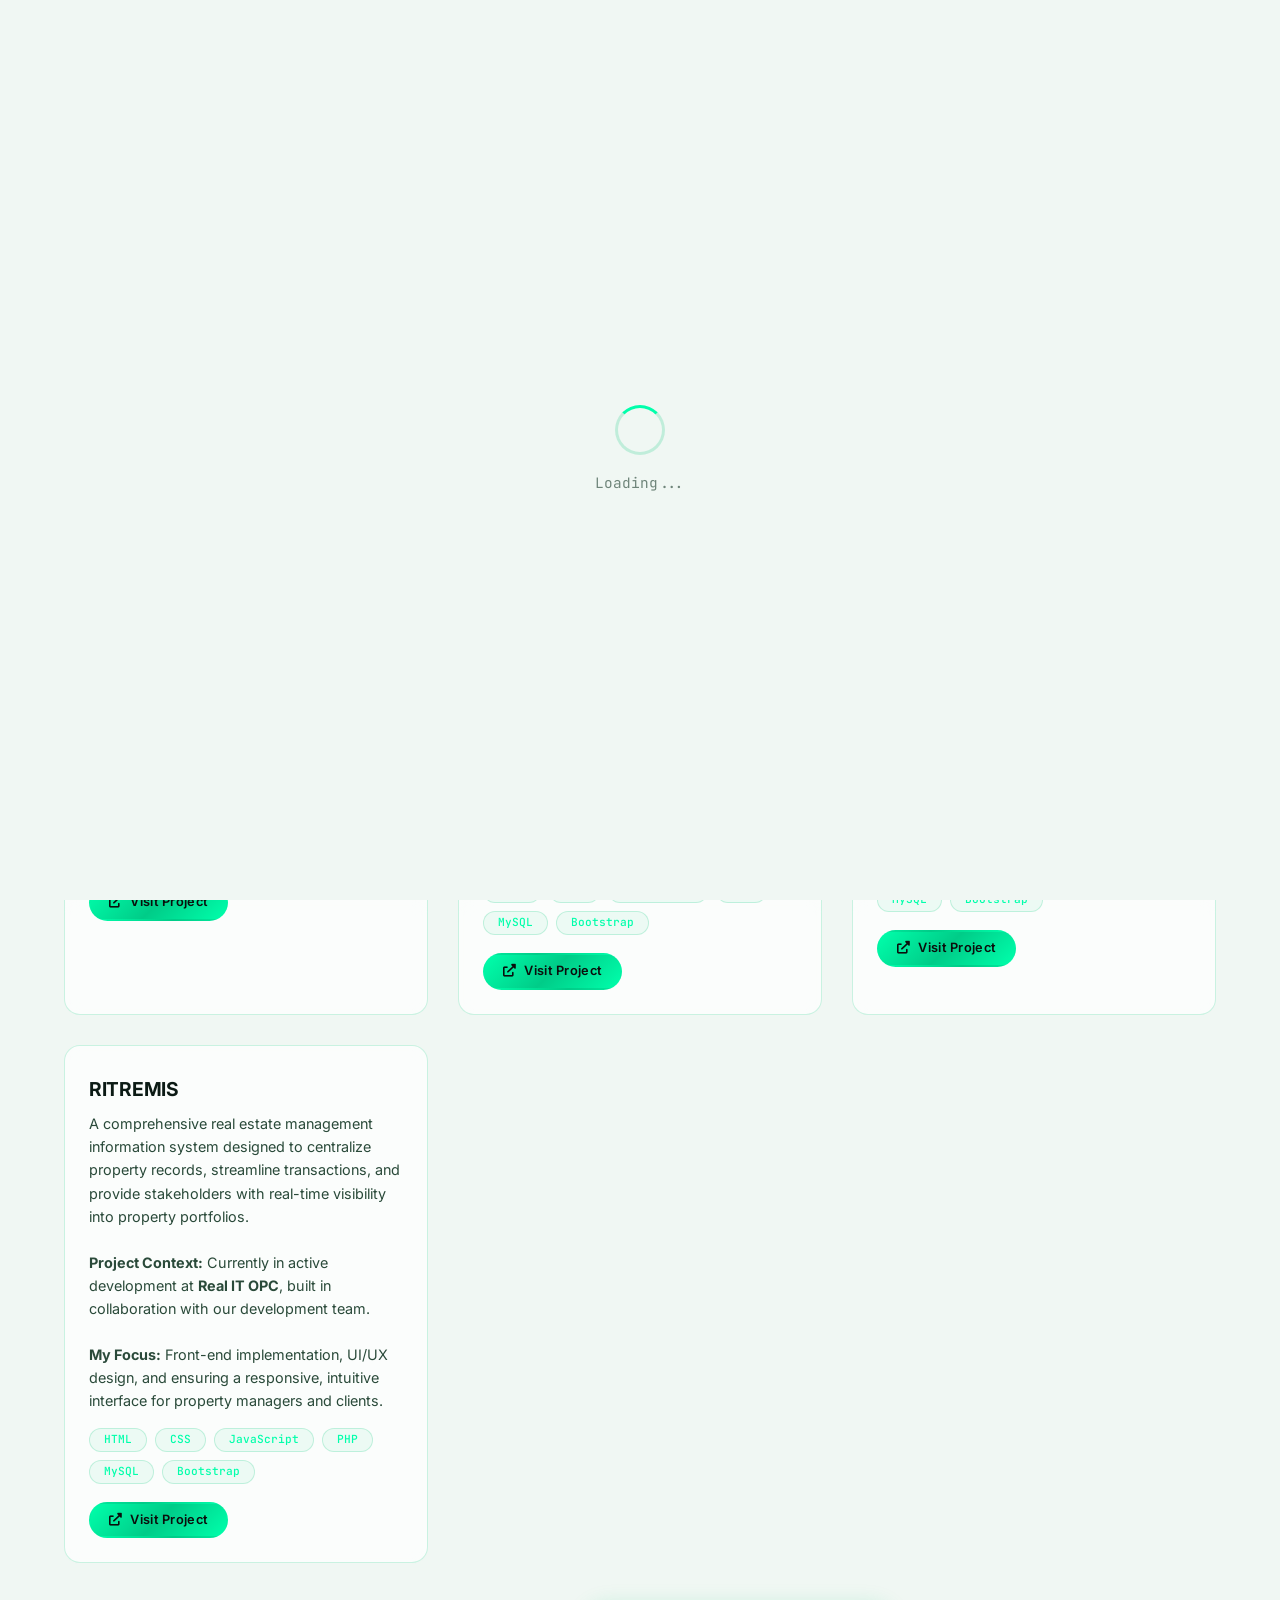
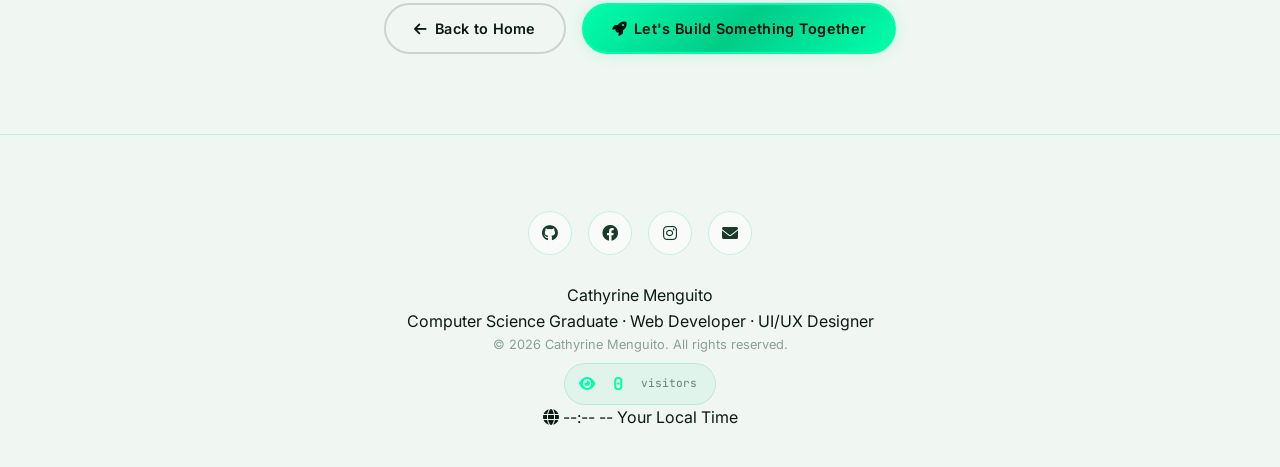
==== commit a5a46fe5: "Update projects.html" ====
--- a/projects.html
+++ b/projects.html
@@ -18,7 +18,7 @@
     <link rel="icon" type="image/png" sizes="16x16" href="/favicon-16x16.png" />
     <link rel="manifest" href="/site.webmanifest" />
     
-    <!-- ===== ANALYTICS (Plausible) ===== -->
+    <!-- ===== ANALYTICS ===== -->
     <script defer data-domain="cthyrnmngt718.github.io" src="https://plausible.io/js/script.js"></script>
     
     <!-- ===== META DESCRIPTION & SEO ===== -->
@@ -151,7 +151,14 @@
                     <li><a href="/index.html#about" data-i18n="nav_about" aria-label="About me section">About</a></li>
                     <li><a href="/index.html#contact" data-i18n="nav_contact" aria-label="Contact me">Contact</a></li>
                 </ul>
-                <button id="lang-toggle" aria-label="Toggle language">🇵🇭</button>
+                <div class="lang-selector">
+                    <select id="lang-select" aria-label="Select language">
+                        <option value="en">🇺🇸 English</option>
+                        <option value="fil">🇵🇭 Filipino</option>
+                        <option value="ko">🇰🇷 Korean</option>
+                        <option value="ja">🇯🇵 Japanese</option>
+                    </select>
+                </div>
                 <button id="theme-toggle" aria-label="Toggle dark/light theme">
                     <i class="fas fa-moon"></i>
                 </button>
@@ -175,7 +182,6 @@
                     in web development, system design, and collaborative problem-solving.
                 </p>
 
-                <!-- ===== FILTER BUTTONS ===== -->
                 <div class="filter-buttons">
                     <button class="filter-btn active" data-filter="all" aria-label="Show all projects" data-i18n="filter_all">All</button>
                     <button class="filter-btn" data-filter="healthcare" aria-label="Show healthcare projects" data-i18n="filter_healthcare">Healthcare</button>
@@ -328,7 +334,7 @@
                 </div>
                 <div class="footer-text">
                     <p class="footer-name">Cathyrine Menguito</p>
-                    <p class="footer-tagline">
+                    <p class="footer-tagline" data-i18n="footer_sub">
                         <i class="fas fa-code"></i> Computer Science Graduate 
                         <i class="fas fa-circle" style="font-size:4px;color:var(--mint-primary);vertical-align:middle;margin:0 8px;"></i>
                         Web Development 
@@ -341,24 +347,16 @@
                         <span id="visitor-count">0</span>
                         <span class="visitor-label" data-i18n="visitor_label">visitors</span>
                     </div>
+                    <div class="clock-badge">
+                        <i class="fas fa-globe"></i>
+                        <span id="live-clock">--:-- --</span>
+                        <span class="clock-label">Your Local Time</span>
+                    </div>
                 </div>
             </div>
         </footer>
     </div> <!-- End #app -->
 
-    <!-- ========== LIVE CHAT ========== -->
-    <script type="text/javascript">
-        var Tawk_API = Tawk_API || {}, Tawk_LoadStart = new Date();
-        (function() {
-            var s1 = document.createElement("script"), s0 = document.getElementsByTagName("script")[0];
-            s1.async = true;
-            s1.src = 'https://embed.tawk.to/YOUR_WIDGET_ID/default';
-            s1.charset = 'UTF-8';
-            s1.setAttribute('crossorigin', '*');
-            s0.parentNode.insertBefore(s1, s0);
-        })();
-    </script>
-
     <script src="script.js"></script>
 </body>
 </html>
--- a/style.css
+++ b/style.css
@@ -3995,3 +3995,109 @@
     width: 100%;
   }
 }
+/* ============================================
+   LANGUAGE DROPDOWN SELECTOR
+   ============================================ */
+.lang-selector {
+    display: flex;
+    align-items: center;
+    margin-left: 4px;
+}
+
+.lang-selector select {
+    background: var(--bg-card);
+    border: 1px solid var(--border-mint);
+    border-radius: 50px;
+    padding: 6px 14px 6px 12px;
+    color: var(--text-secondary);
+    font-family: var(--font-sans);
+    font-size: 0.8rem;
+    font-weight: 500;
+    cursor: pointer;
+    transition: all 0.3s var(--ease-spring);
+    appearance: none;
+    -webkit-appearance: none;
+    outline: none;
+    min-width: 100px;
+}
+
+.lang-selector select:hover {
+    border-color: var(--mint-primary);
+    color: var(--text-primary);
+    box-shadow: 0 0 20px var(--mint-glow);
+}
+
+.lang-selector select:focus {
+    border-color: var(--mint-primary);
+    box-shadow: 0 0 20px var(--mint-glow);
+}
+
+.lang-selector select option {
+    background: var(--bg-secondary);
+    color: var(--text-primary);
+}
+
+/* Dropdown arrow custom styling */
+.lang-selector {
+    position: relative;
+}
+
+.lang-selector::after {
+    content: '\f0d7';
+    font-family: 'Font Awesome 6 Free';
+    font-weight: 900;
+    position: absolute;
+    right: 12px;
+    top: 50%;
+    transform: translateY(-50%);
+    color: var(--text-secondary);
+    font-size: 0.7rem;
+    pointer-events: none;
+    opacity: 0.6;
+}
+
+.lang-selector:hover::after {
+    color: var(--mint-primary);
+    opacity: 1;
+}
+
+/* Mobile responsive */
+@media (max-width: 768px) {
+    .lang-selector select {
+        min-width: 70px;
+        font-size: 0.7rem;
+        padding: 4px 10px 4px 8px;
+    }
+    .lang-selector::after {
+        right: 8px;
+        font-size: 0.6rem;
+    }
+}
+
+@media (max-width: 480px) {
+    .lang-selector select {
+        min-width: 60px;
+        font-size: 0.65rem;
+        padding: 3px 8px 3px 6px;
+    }
+    .lang-selector::after {
+        display: none;
+    }
+}
+
+/* Light mode override */
+[data-theme="light"] .lang-selector select {
+    background: rgba(255, 255, 255, 0.85);
+    color: #0b1a14;
+    border-color: rgba(0, 0, 0, 0.15);
+}
+
+[data-theme="light"] .lang-selector select:hover {
+    border-color: var(--mint-primary);
+    color: var(--mint-primary);
+}
+
+[data-theme="light"] .lang-selector select option {
+    background: #ffffff;
+    color: #0b1a14;
+}
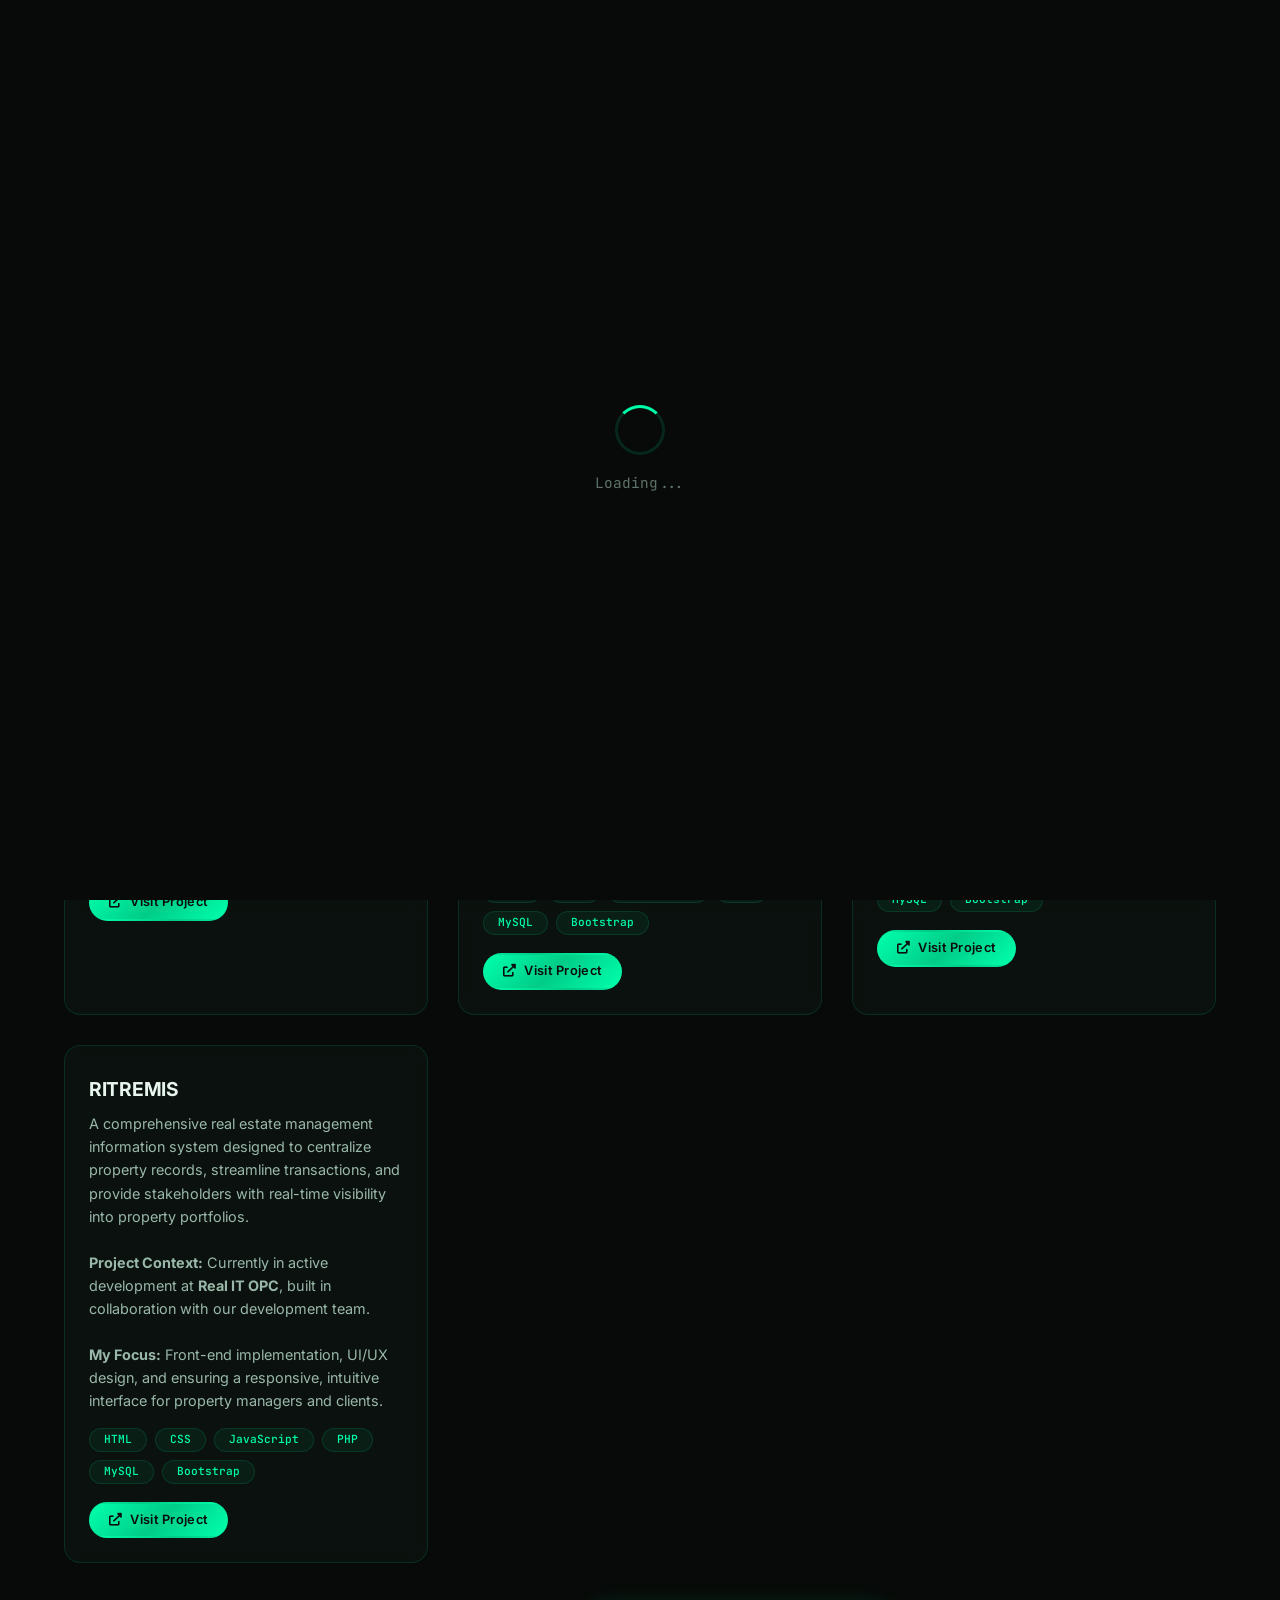
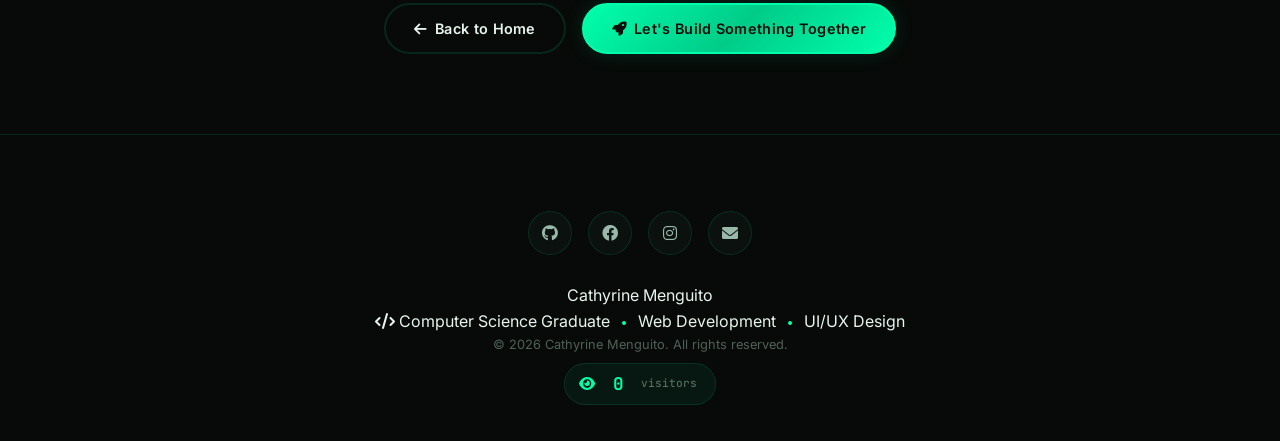
==== commit a2fcef10: "Update projects.html" ====
--- a/projects.html
+++ b/projects.html
@@ -11,16 +11,6 @@
     <meta http-equiv="X-Content-Type-Options" content="nosniff" />
     <meta name="referrer" content="no-referrer-when-downgrade" />
     
-    <!-- ===== PWA ===== -->
-    <link rel="manifest" href="/manifest.json" />
-    <link rel="apple-touch-icon" sizes="180x180" href="/apple-touch-icon.png" />
-    <link rel="icon" type="image/png" sizes="32x32" href="/favicon-32x32.png" />
-    <link rel="icon" type="image/png" sizes="16x16" href="/favicon-16x16.png" />
-    <link rel="manifest" href="/site.webmanifest" />
-    
-    <!-- ===== ANALYTICS ===== -->
-    <script defer data-domain="cthyrnmngt718.github.io" src="https://plausible.io/js/script.js"></script>
-    
     <!-- ===== META DESCRIPTION & SEO ===== -->
     <meta name="description" content="Explore Cathyrine Menguito's portfolio of web development projects in healthcare, education, and real estate." />
     <meta name="keywords" content="Cathyrine Menguito, portfolio, web development, healthcare system, education, real estate" />
@@ -32,7 +22,7 @@
     <meta property="og:url" content="https://cthyrnmngt718.github.io/projects.html" />
     <meta name="twitter:card" content="summary_large_image" />
     
-    <!-- ===== JSON-LD ===== -->
+    <!-- ===== JSON-LD STRUCTURED DATA ===== -->
     <script type="application/ld+json">
     {
         "@context": "https://schema.org",
@@ -101,6 +91,12 @@
     <link rel="preconnect" href="https://fonts.gstatic.com" crossorigin />
     <link href="https://fonts.googleapis.com/css2?family=Inter:wght@400;500;600;700;800;900&family=JetBrains+Mono:wght@400;600;700;800&display=swap" rel="stylesheet" />
     
+    <!-- Favicon -->
+    <link rel="apple-touch-icon" sizes="180x180" href="/apple-touch-icon.png" />
+    <link rel="icon" type="image/png" sizes="32x32" href="/favicon-32x32.png" />
+    <link rel="icon" type="image/png" sizes="16x16" href="/favicon-16x16.png" />
+    <link rel="manifest" href="/site.webmanifest" />
+    
     <!-- Font Awesome -->
     <link rel="stylesheet" href="https://cdnjs.cloudflare.com/ajax/libs/font-awesome/6.0.0-beta3/css/all.min.css" />
     
@@ -120,8 +116,263 @@
     <!-- ========== CURSOR GLOW ========== -->
     <div id="cursor-glow"></div>
 
-    <!-- ========== TOAST CONTAINER ========== -->
-    <div class="toast-container" id="toast-container"></div>
+    <!-- ========== CUSTOM CURSOR ========== -->
+    <div class="custom-cursor" id="custom-cursor"></div>
+
+    <!-- ========== NAVIGATION ========== -->
+    <header>
+        <nav>
+            <div class="logo">
+                <a href="index.html" aria-label="Home">
+                    <span class="logo-c">C</span>
+                    <span class="logo-m">M</span>
+                </a>
+            </div>
+            <ul class="nav-links">
+                <li><a href="index.html" aria-label="Home page">Home</a></li>
+                <li><a href="projects.html" class="active" aria-label="View my projects">Projects</a></li>
+                <li><a href="index.html#about" aria-label="About me section">About</a></li>
+                <li><a href="index.html#contact" aria-label="Contact me">Contact</a></li>
+            </ul>
+            <button id="theme-toggle" aria-label="Toggle dark/light theme">
+                <i class="fas fa-moon"></i>
+            </button>
+            <div class="menu-toggle" id="mobile-menu" aria-label="Toggle navigation menu" role="button" tabindex="0">
+                <span class="bar"></span>
+                <span class="bar"></span>
+                <span class="bar"></span>
+            </div>
+        </nav>
+    </header>
+
+    <!-- ========== PROJECTS PAGE ========== -->
+    <section id="projects-page">
+        <div class="container">
+            <div class="section-header">
+                <span class="section-tag">Portfolio</span>
+                <h1 style="font-size:2.8rem;font-weight:700;margin-bottom:8px;"><span class="gradient-text">Projects</span></h1>
+            </div>
+            <p class="projects-sub" style="color:var(--text-secondary);margin-bottom:30px;font-size:1.05rem;">
+                A collection of academic and professional work showcasing my growth
+                in web development, system design, and collaborative problem-solving.
+            </p>
+
+            <!-- ===== FILTER BUTTONS ===== -->
+            <div class="filter-buttons">
+                <button class="filter-btn active" data-filter="all" aria-label="Show all projects">All</button>
+                <button class="filter-btn" data-filter="healthcare" aria-label="Show healthcare projects">Healthcare</button>
+                <button class="filter-btn" data-filter="education" aria-label="Show education projects">Education</button>
+                <button class="filter-btn" data-filter="realestate" aria-label="Show real estate projects">Real Estate</button>
+            </div>
+
+            <div class="project-grid">
+
+                <!-- ===== PROJECT 1: RHU Morong ===== -->
+                <div class="project-card" data-category="healthcare php" data-tilt>
+                    <div class="project-info">
+                        <h3>RHU Morong Health System</h3>
+                        <p>
+                            A comprehensive healthcare management platform built as our
+                            thesis project. This system digitized patient intake,
+                            appointment scheduling, and record management for the Rural
+                            Health Unit of Morong, Rizal.
+                            <br /><br />
+                            <strong>My Contribution:</strong> Spearheaded the front-end
+                            architecture and user interface design, ensuring a seamless
+                            experience for healthcare personnel. Collaborated closely
+                            with my co-developer on back-end integration and system
+                            optimization.
+                            <br /><br />
+                            <strong>Recognition:</strong> Received the <strong>Outstanding
+                            System Design</strong> and <strong>Outstanding Thesis
+                            Writing</strong> awards for our work.
+                        </p>
+                        <div class="project-tech">
+                            <span>HTML</span>
+                            <span>CSS</span>
+                            <span>JavaScript</span>
+                            <span>PHP</span>
+                            <span>MySQL</span>
+                            <span>Bootstrap</span>
+                        </div>
+                        <a href="http://healthcare.morongcenter.com/"
+                           target="_blank"
+                           rel="noopener noreferrer"
+                           class="btn btn-small"
+                           aria-label="Visit RHU Morong Health System project">
+                            <i class="fas fa-external-link-alt"></i>
+                            Visit Project
+                        </a>
+                    </div>
+                </div>
+
+                <!-- ===== PROJECT 2: Angono NHS Career Assessment ===== -->
+                <div class="project-card" data-category="education php bootstrap" data-tilt>
+                    <div class="project-info">
+                        <h3>Angono NHS Career Assessment</h3>
+                        <p>
+                            A web-based career guidance tool developed to help incoming
+                            Senior High School students identify their SHS strand.
+                            The system evaluates students' interests, skills, and
+                            academic inclinations to provide data-driven recommendations.
+                            <br /><br />
+                            <strong>My Role:</strong> Developed the system independently, working
+                            on the database, front-end, system features, and deployment. This project
+                            gave me hands-on experience in building a complete web application and
+                            helped me better understand how its different parts work together.
+                            It also improved my development and problem-solving skills.
+                            <br /><br />
+                            <strong>Impact:</strong> Successfully assessed over 50 students,
+                            helping them make informed decisions about their academic
+                            pathways.
+                        </p>
+                        <div class="project-tech">
+                            <span>HTML</span>
+                            <span>CSS</span>
+                            <span>JavaScript</span>
+                            <span>PHP</span>
+                            <span>MySQL</span>
+                            <span>Bootstrap</span>
+                        </div>
+                        <a href="https://angononhs-onlinecareerassessment.online/"
+                           target="_blank"
+                           rel="noopener noreferrer"
+                           class="btn btn-small"
+                           aria-label="Visit Angono NHS Career Assessment project">
+                            <i class="fas fa-external-link-alt"></i>
+                            Visit Project
+                        </a>
+                    </div>
+                </div>
+
+                <!-- ===== PROJECT 3: HowCan-i-Help ===== -->
+                <div class="project-card" data-category="healthcare php bootstrap" data-tilt>
+                    <div class="project-info">
+                        <h3>HowCan‑i‑Help</h3>
+                        <p>
+                            A multi-tenant healthcare ecosystem that bridges the gap
+                            between patients, clinics, and community support networks.
+                            The platform streamlines clinical operations, donor
+                            coordination, and patient outreach through a centralized
+                            digital infrastructure.
+                            <br /><br />
+                            <strong>Project Context:</strong> Developed as part of my
+                            professional work at <strong>Real IT OPC</strong>, where I
+                            collaborated with senior developers to bring this solution
+                            from concept to production. Currently deployed and actively
+                            supporting clinic workflows.
+                            <br /><br />
+                            <strong>Key Achievement:</strong> The system has been fully
+                            integrated into the daily operations of partner clinics,
+                            replacing manual processes with efficient digital records
+                            management.
+                        </p>
+                        <div class="project-tech">
+                            <span>HTML</span>
+                            <span>CSS</span>
+                            <span>JavaScript</span>
+                            <span>PHP</span>
+                            <span>MySQL</span>
+                            <span>Bootstrap</span>
+                        </div>
+                        <a href="https://howcan-i-help.org/"
+                           target="_blank"
+                           rel="noopener noreferrer"
+                           class="btn btn-small"
+                           aria-label="Visit HowCan-i-Help project">
+                            <i class="fas fa-external-link-alt"></i>
+                            Visit Project
+                        </a>
+                    </div>
+                </div>
+
+                <!-- ===== PROJECT 4: RITREMIS ===== -->
+                <div class="project-card" data-category="realestate php bootstrap" data-tilt>
+                    <div class="project-info">
+                        <h3>RITREMIS</h3>
+                        <p>
+                            A comprehensive real estate management information system
+                            designed to centralize property records, streamline
+                            transactions, and provide stakeholders with real-time
+                            visibility into property portfolios.
+                            <br /><br />
+                            <strong>Project Context:</strong> Currently in active
+                            development at <strong>Real IT OPC</strong>, built in
+                            collaboration with our development team. 
+                            <br /><br />
+                            <strong>My Focus:</strong> Front-end implementation,
+                            UI/UX design, and ensuring a responsive, intuitive
+                            interface for property managers and clients.
+                        </p>
+                        <div class="project-tech">
+                            <span>HTML</span>
+                            <span>CSS</span>
+                            <span>JavaScript</span>
+                            <span>PHP</span>
+                            <span>MySQL</span>
+                            <span>Bootstrap</span>
+                        </div>
+                        <a href="https://ritremis.com/"
+                           target="_blank"
+                           rel="noopener noreferrer"
+                           class="btn btn-small"
+                           aria-label="Visit RITREMIS project">
+                            <i class="fas fa-external-link-alt"></i>
+                            Visit Project
+                        </a>
+                    </div>
+                </div>
+
+            </div>
+
+            <!-- ===== BACK TO HOME + CTA BUTTONS ===== -->
+            <div class="center-btn" style="margin-top:40px; display:flex; gap:16px; justify-content:center; flex-wrap:wrap;">
+                <a href="index.html" class="btn btn-secondary" aria-label="Go back to homepage">
+                    <i class="fas fa-arrow-left"></i> Back to Home
+                </a>
+                <a href="index.html#contact" class="btn btn-primary" aria-label="Contact me to build a project">
+                    <i class="fas fa-rocket"></i> Let's Build Something Together
+                </a>
+            </div>
+        </div>
+    </section>
+
+    <!-- ========== FOOTER ========== -->
+    <footer>
+        <div class="container">
+            <div class="footer-divider"></div>
+            <div class="footer-social">
+                <a href="https://github.com/CthyrnMngt718" target="_blank" aria-label="GitHub profile">
+                    <i class="fab fa-github"></i>
+                </a>
+                <a href="https://www.facebook.com/cathyrine.menguito" target="_blank" aria-label="Facebook profile">
+                    <i class="fab fa-facebook"></i>
+                </a>
+                <a href="https://www.instagram.com/itsme_cthymngt/" target="_blank" aria-label="Instagram profile">
+                    <i class="fab fa-instagram"></i>
+                </a>
+                <a href="mailto:cthyrnmngt718@gmail.com" aria-label="Send me an email">
+                    <i class="fas fa-envelope"></i>
+                </a>
+            </div>
+            <div class="footer-text">
+                <p class="footer-name">Cathyrine Menguito</p>
+                <p class="footer-tagline">
+                    <i class="fas fa-code"></i> Computer Science Graduate 
+                    <i class="fas fa-circle" style="font-size:4px;color:var(--mint-primary);vertical-align:middle;margin:0 8px;"></i>
+                    Web Development 
+                    <i class="fas fa-circle" style="font-size:4px;color:var(--mint-primary);vertical-align:middle;margin:0 8px;"></i>
+                    UI/UX Design
+                </p>
+                <p class="footer-copy">&copy; <span id="year">2026</span> Cathyrine Menguito. All rights reserved.</p>
+                <div class="visitor-badge">
+                    <i class="fas fa-eye"></i>
+                    <span id="visitor-count">0</span>
+                    <span class="visitor-label">visitors</span>
+                </div>
+            </div>
+        </div>
+    </footer>
 
     <!-- ========== SCROLL PROGRESS BAR ========== -->
     <div id="progress-bar"></div>
@@ -130,232 +381,9 @@
     <div class="floating-buttons">
         <button id="scroll-btn" aria-label="Scroll to top or bottom">
             <i class="fas fa-chevron-down" id="scroll-icon"></i>
-            <span class="scroll-tooltip" id="scroll-tooltip" data-i18n="scroll_down">Scroll Down</span>
+            <span class="scroll-tooltip" id="scroll-tooltip">Scroll Down</span>
         </button>
     </div>
-
-    <!-- ========== APP WRAPPER ========== -->
-    <div id="app">
-        <!-- ========== NAVIGATION ========== -->
-        <header>
-            <nav>
-                <div class="logo">
-                    <a href="/index.html" aria-label="Home">
-                        <span class="logo-c">C</span>
-                        <span class="logo-m">M</span>
-                    </a>
-                </div>
-                <ul class="nav-links">
-                    <li><a href="/index.html" data-i18n="nav_home" aria-label="Home page">Home</a></li>
-                    <li><a href="/projects.html" class="active" data-i18n="nav_projects" aria-label="View my projects">Projects</a></li>
-                    <li><a href="/index.html#about" data-i18n="nav_about" aria-label="About me section">About</a></li>
-                    <li><a href="/index.html#contact" data-i18n="nav_contact" aria-label="Contact me">Contact</a></li>
-                </ul>
-                <div class="lang-selector">
-                    <select id="lang-select" aria-label="Select language">
-                        <option value="en">🇺🇸 English</option>
-                        <option value="fil">🇵🇭 Filipino</option>
-                        <option value="ko">🇰🇷 Korean</option>
-                        <option value="ja">🇯🇵 Japanese</option>
-                    </select>
-                </div>
-                <button id="theme-toggle" aria-label="Toggle dark/light theme">
-                    <i class="fas fa-moon"></i>
-                </button>
-                <div class="menu-toggle" id="mobile-menu" aria-label="Toggle navigation menu" role="button" tabindex="0">
-                    <span class="bar"></span>
-                    <span class="bar"></span>
-                    <span class="bar"></span>
-                </div>
-            </nav>
-        </header>
-
-        <!-- ========== PROJECTS PAGE CONTENT ========== -->
-        <section id="projects-page">
-            <div class="container">
-                <div class="section-header">
-                    <span class="section-tag" data-i18n="projects_tag">Portfolio</span>
-                    <h1 style="font-size:2.8rem;font-weight:700;margin-bottom:8px;"><span class="gradient-text" data-i18n="projects_page_title">Projects</span></h1>
-                </div>
-                <p class="projects-sub" style="color:var(--text-secondary);margin-bottom:30px;font-size:1.05rem;" data-i18n="projects_page_sub">
-                    A collection of academic and professional work showcasing my growth
-                    in web development, system design, and collaborative problem-solving.
-                </p>
-
-                <div class="filter-buttons">
-                    <button class="filter-btn active" data-filter="all" aria-label="Show all projects" data-i18n="filter_all">All</button>
-                    <button class="filter-btn" data-filter="healthcare" aria-label="Show healthcare projects" data-i18n="filter_healthcare">Healthcare</button>
-                    <button class="filter-btn" data-filter="education" aria-label="Show education projects" data-i18n="filter_education">Education</button>
-                    <button class="filter-btn" data-filter="realestate" aria-label="Show real estate projects" data-i18n="filter_realestate">Real Estate</button>
-                </div>
-
-                <div class="project-grid">
-                    <!-- PROJECT 1 -->
-                    <div class="project-card" data-category="healthcare php" data-tilt>
-                        <div class="project-info">
-                            <h3>RHU Morong Health System</h3>
-                            <p data-i18n="project_rhu_long">
-                                A comprehensive healthcare management platform built as our
-                                thesis project. This system digitized patient intake,
-                                appointment scheduling, and record management for the Rural
-                                Health Unit of Morong, Rizal.
-                                <br /><br />
-                                <strong>My Contribution:</strong> Spearheaded the front-end
-                                architecture and user interface design, ensuring a seamless
-                                experience for healthcare personnel. Collaborated closely
-                                with my co-developer on back-end integration and system
-                                optimization.
-                                <br /><br />
-                                <strong>Recognition:</strong> Received the <strong>Outstanding
-                                System Design</strong> and <strong>Outstanding Thesis
-                                Writing</strong> awards for our work.
-                            </p>
-                            <div class="project-tech">
-                                <span>HTML</span><span>CSS</span><span>JavaScript</span>
-                                <span>PHP</span><span>MySQL</span><span>Bootstrap</span>
-                            </div>
-                            <a href="http://healthcare.morongcenter.com/" target="_blank" rel="noopener noreferrer" class="btn btn-small" aria-label="Visit RHU Morong Health System project">
-                                <i class="fas fa-external-link-alt"></i> Visit Project
-                            </a>
-                        </div>
-                    </div>
-
-                    <!-- PROJECT 2 -->
-                    <div class="project-card" data-category="education php bootstrap" data-tilt>
-                        <div class="project-info">
-                            <h3>Angono NHS Career Assessment</h3>
-                            <p data-i18n="project_angono_long">
-                                A web-based career guidance tool developed to help incoming
-                                Senior High School students identify their SHS strand.
-                                The system evaluates students' interests, skills, and
-                                academic inclinations to provide data-driven recommendations.
-                                <br /><br />
-                                <strong>My Role:</strong> Developed the system independently, working
-                                on the database, front-end, system features, and deployment. This project
-                                gave me hands-on experience in building a complete web application and
-                                helped me better understand how its different parts work together.
-                                It also improved my development and problem-solving skills.
-                                <br /><br />
-                                <strong>Impact:</strong> Successfully assessed over 50 students,
-                                helping them make informed decisions about their academic
-                                pathways.
-                            </p>
-                            <div class="project-tech">
-                                <span>HTML</span><span>CSS</span><span>JavaScript</span>
-                                <span>PHP</span><span>MySQL</span><span>Bootstrap</span>
-                            </div>
-                            <a href="https://angononhs-onlinecareerassessment.online/" target="_blank" rel="noopener noreferrer" class="btn btn-small" aria-label="Visit Angono NHS Career Assessment project">
-                                <i class="fas fa-external-link-alt"></i> Visit Project
-                            </a>
-                        </div>
-                    </div>
-
-                    <!-- PROJECT 3 -->
-                    <div class="project-card" data-category="healthcare php bootstrap" data-tilt>
-                        <div class="project-info">
-                            <h3>HowCan‑i‑Help</h3>
-                            <p data-i18n="project_hci_long">
-                                A multi-tenant healthcare ecosystem that bridges the gap
-                                between patients, clinics, and community support networks.
-                                The platform streamlines clinical operations, donor
-                                coordination, and patient outreach through a centralized
-                                digital infrastructure.
-                                <br /><br />
-                                <strong>Project Context:</strong> Developed as part of my
-                                professional work at <strong>Real IT OPC</strong>, where I
-                                collaborated with senior developers to bring this solution
-                                from concept to production. Currently deployed and actively
-                                supporting clinic workflows.
-                                <br /><br />
-                                <strong>Key Achievement:</strong> The system has been fully
-                                integrated into the daily operations of partner clinics,
-                                replacing manual processes with efficient digital records
-                                management.
-                            </p>
-                            <div class="project-tech">
-                                <span>HTML</span><span>CSS</span><span>JavaScript</span>
-                                <span>PHP</span><span>MySQL</span><span>Bootstrap</span>
-                            </div>
-                            <a href="https://howcan-i-help.org/" target="_blank" rel="noopener noreferrer" class="btn btn-small" aria-label="Visit HowCan-i-Help project">
-                                <i class="fas fa-external-link-alt"></i> Visit Project
-                            </a>
-                        </div>
-                    </div>
-
-                    <!-- PROJECT 4 -->
-                    <div class="project-card" data-category="realestate php bootstrap" data-tilt>
-                        <div class="project-info">
-                            <h3>RITREMIS</h3>
-                            <p data-i18n="project_ritremis_long">
-                                A comprehensive real estate management information system
-                                designed to centralize property records, streamline
-                                transactions, and provide stakeholders with real-time
-                                visibility into property portfolios.
-                                <br /><br />
-                                <strong>Project Context:</strong> Currently in active
-                                development at <strong>Real IT OPC</strong>, built in
-                                collaboration with our development team. 
-                                <br /><br />
-                                <strong>My Focus:</strong> Front-end implementation,
-                                UI/UX design, and ensuring a responsive, intuitive
-                                interface for property managers and clients.
-                            </p>
-                            <div class="project-tech">
-                                <span>HTML</span><span>CSS</span><span>JavaScript</span>
-                                <span>PHP</span><span>MySQL</span><span>Bootstrap</span>
-                            </div>
-                            <a href="https://ritremis.com/" target="_blank" rel="noopener noreferrer" class="btn btn-small" aria-label="Visit RITREMIS project">
-                                <i class="fas fa-external-link-alt"></i> Visit Project
-                            </a>
-                        </div>
-                    </div>
-                </div>
-
-                <div class="center-btn" style="margin-top:40px; display:flex; gap:16px; justify-content:center; flex-wrap:wrap;">
-                    <a href="/index.html" class="btn btn-secondary" aria-label="Go back to homepage">
-                        <i class="fas fa-arrow-left"></i> <span data-i18n="back_home">Back to Home</span>
-                    </a>
-                    <a href="/index.html#contact" class="btn btn-primary" aria-label="Contact me to build a project">
-                        <i class="fas fa-rocket"></i> <span data-i18n="lets_build">Let's Build Something Together</span>
-                    </a>
-                </div>
-            </div>
-        </section>
-
-        <!-- ========== FOOTER ========== -->
-        <footer>
-            <div class="container">
-                <div class="footer-divider"></div>
-                <div class="footer-social">
-                    <a href="https://github.com/CthyrnMngt718" target="_blank" aria-label="GitHub profile"><i class="fab fa-github"></i></a>
-                    <a href="https://www.facebook.com/cathyrine.menguito" target="_blank" aria-label="Facebook profile"><i class="fab fa-facebook"></i></a>
-                    <a href="https://www.instagram.com/itsme_cthymngt/" target="_blank" aria-label="Instagram profile"><i class="fab fa-instagram"></i></a>
-                    <a href="mailto:cthyrnmngt718@gmail.com" aria-label="Send me an email"><i class="fas fa-envelope"></i></a>
-                </div>
-                <div class="footer-text">
-                    <p class="footer-name">Cathyrine Menguito</p>
-                    <p class="footer-tagline" data-i18n="footer_sub">
-                        <i class="fas fa-code"></i> Computer Science Graduate 
-                        <i class="fas fa-circle" style="font-size:4px;color:var(--mint-primary);vertical-align:middle;margin:0 8px;"></i>
-                        Web Development 
-                        <i class="fas fa-circle" style="font-size:4px;color:var(--mint-primary);vertical-align:middle;margin:0 8px;"></i>
-                        UI/UX Design
-                    </p>
-                    <p class="footer-copy">&copy; <span id="year">2026</span> Cathyrine Menguito. All rights reserved.</p>
-                    <div class="visitor-badge">
-                        <i class="fas fa-eye"></i>
-                        <span id="visitor-count">0</span>
-                        <span class="visitor-label" data-i18n="visitor_label">visitors</span>
-                    </div>
-                    <div class="clock-badge">
-                        <i class="fas fa-globe"></i>
-                        <span id="live-clock">--:-- --</span>
-                        <span class="clock-label">Your Local Time</span>
-                    </div>
-                </div>
-            </div>
-        </footer>
-    </div> <!-- End #app -->
 
     <script src="script.js"></script>
 </body>
--- a/style.css
+++ b/style.css
@@ -4101,3 +4101,217 @@
     background: #ffffff;
     color: #0b1a14;
 }
+/* ============================================
+   TOAST NOTIFICATIONS
+   ============================================ */
+.toast-container {
+    position: fixed;
+    bottom: 100px;
+    left: 50%;
+    transform: translateX(-50%);
+    z-index: 99999;
+    display: flex;
+    flex-direction: column;
+    align-items: center;
+    gap: 10px;
+    pointer-events: none;
+    max-width: 90vw;
+}
+
+.toast {
+    pointer-events: auto;
+    background: var(--bg-card);
+    backdrop-filter: blur(16px);
+    -webkit-backdrop-filter: blur(16px);
+    border: 1px solid var(--border-mint);
+    color: var(--text-primary);
+    padding: 12px 24px;
+    border-radius: 12px;
+    font-size: 0.9rem;
+    box-shadow: 0 10px 40px rgba(0, 0, 0, 0.5);
+    opacity: 0;
+    transform: translateY(20px) scale(0.95);
+    transition: all 0.3s cubic-bezier(0.34, 1.56, 0.64, 1);
+    display: flex;
+    align-items: center;
+    gap: 12px;
+    font-weight: 500;
+    min-width: 200px;
+    justify-content: center;
+    border-left: 4px solid var(--mint-primary);
+}
+
+.toast.show {
+    opacity: 1;
+    transform: translateY(0) scale(1);
+}
+
+.toast.hide {
+    opacity: 0;
+    transform: translateY(20px) scale(0.95);
+}
+
+.toast i { font-size: 1.2rem; }
+.toast.error { border-left-color: #ff6b6b; }
+.toast.error i { color: #ff6b6b; }
+.toast.success { border-left-color: var(--mint-primary); }
+.toast.success i { color: var(--mint-primary); }
+.toast.warning { border-left-color: #ffd93d; }
+.toast.warning i { color: #ffd93d; }
+
+[data-theme="light"] .toast {
+    background: rgba(255, 255, 255, 0.95);
+    box-shadow: 0 10px 40px rgba(0, 0, 0, 0.1);
+}
+
+@media (max-width: 480px) {
+    .toast-container { bottom: 80px; max-width: 95%; }
+    .toast { font-size: 0.8rem; padding: 10px 16px; min-width: unset; width: 100%; }
+}
+
+/* ============================================
+   LANGUAGE SELECTOR DROPDOWN
+   ============================================ */
+.lang-selector {
+    display: flex;
+    align-items: center;
+    margin-left: 4px;
+}
+
+.lang-selector select {
+    background: var(--bg-card);
+    border: 1px solid var(--border-mint);
+    border-radius: 50px;
+    padding: 6px 14px 6px 12px;
+    color: var(--text-secondary);
+    font-family: var(--font-sans);
+    font-size: 0.8rem;
+    font-weight: 500;
+    cursor: pointer;
+    transition: all 0.3s var(--ease-spring);
+    appearance: none;
+    -webkit-appearance: none;
+    outline: none;
+    min-width: 100px;
+}
+
+.lang-selector select:hover {
+    border-color: var(--mint-primary);
+    color: var(--text-primary);
+    box-shadow: 0 0 20px var(--mint-glow);
+}
+
+.lang-selector select:focus {
+    border-color: var(--mint-primary);
+    box-shadow: 0 0 20px var(--mint-glow);
+}
+
+.lang-selector select option {
+    background: var(--bg-secondary);
+    color: var(--text-primary);
+}
+
+.lang-selector {
+    position: relative;
+}
+.lang-selector::after {
+    content: '\f0d7';
+    font-family: 'Font Awesome 6 Free';
+    font-weight: 900;
+    position: absolute;
+    right: 12px;
+    top: 50%;
+    transform: translateY(-50%);
+    color: var(--text-secondary);
+    font-size: 0.7rem;
+    pointer-events: none;
+    opacity: 0.6;
+}
+.lang-selector:hover::after { color: var(--mint-primary); opacity: 1; }
+
+@media (max-width: 768px) {
+    .lang-selector select { min-width: 70px; font-size: 0.7rem; padding: 4px 10px 4px 8px; }
+    .lang-selector::after { right: 8px; font-size: 0.6rem; }
+}
+@media (max-width: 480px) {
+    .lang-selector select { min-width: 60px; font-size: 0.65rem; padding: 3px 8px 3px 6px; }
+    .lang-selector::after { display: none; }
+}
+
+[data-theme="light"] .lang-selector select {
+    background: rgba(255, 255, 255, 0.85);
+    color: #0b1a14;
+    border-color: rgba(0, 0, 0, 0.15);
+}
+[data-theme="light"] .lang-selector select:hover {
+    border-color: var(--mint-primary);
+    color: var(--mint-primary);
+}
+[data-theme="light"] .lang-selector select option {
+    background: #ffffff;
+    color: #0b1a14;
+}
+
+/* ============================================
+   CLOCK BADGE
+   ============================================ */
+.clock-badge {
+    display: inline-flex;
+    align-items: center;
+    gap: 8px;
+    background: rgba(0, 255, 171, 0.04);
+    border: 1px solid var(--border-mint);
+    padding: 4px 16px 4px 12px;
+    border-radius: 50px;
+    font-size: 0.75rem;
+    font-family: var(--font-mono);
+    color: var(--text-secondary);
+    margin-top: 6px;
+}
+.clock-badge i { color: var(--mint-primary); }
+#live-clock {
+    font-weight: 600;
+    color: var(--text-primary);
+    min-width: 80px;
+}
+
+[data-theme="light"] .clock-badge {
+    background: rgba(0, 200, 120, 0.04);
+}
+
+/* ============================================
+   PAGE TRANSITIONS (SPA)
+   ============================================ */
+#app {
+    transition: opacity 0.4s ease, transform 0.4s ease;
+    opacity: 1;
+    transform: translateY(0);
+}
+#app.page-exit {
+    opacity: 0;
+    transform: translateY(20px);
+}
+#app.page-enter {
+    opacity: 0;
+    transform: translateY(20px);
+}
+#app.page-enter-active {
+    opacity: 1;
+    transform: translateY(0);
+}
+
+/* View Transitions API fallback */
+::view-transition-old(root) {
+    animation: fadeOut 0.4s ease forwards;
+}
+::view-transition-new(root) {
+    animation: fadeIn 0.5s ease forwards;
+}
+@keyframes fadeOut {
+    from { opacity: 1; transform: scale(1); }
+    to { opacity: 0; transform: scale(0.96); }
+}
+@keyframes fadeIn {
+    from { opacity: 0; transform: scale(0.96); }
+    to { opacity: 1; transform: scale(1); }
+}
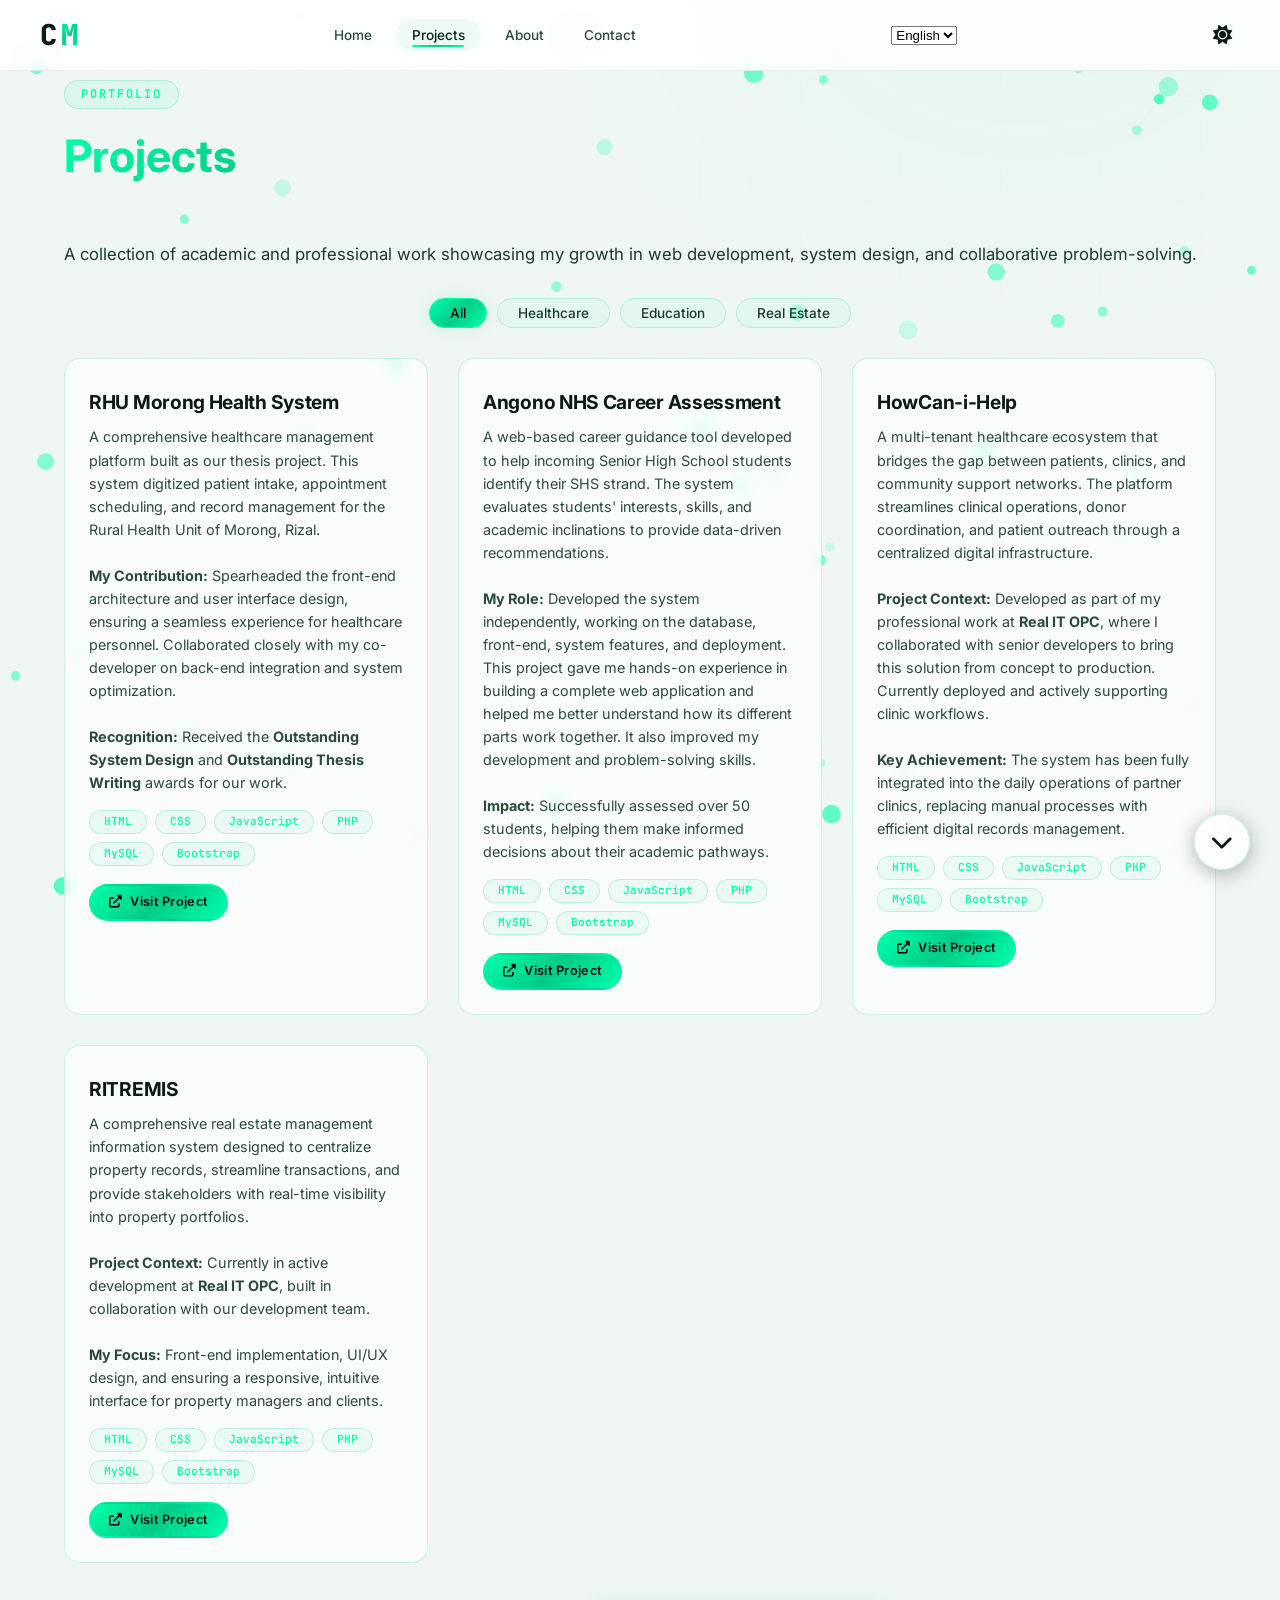
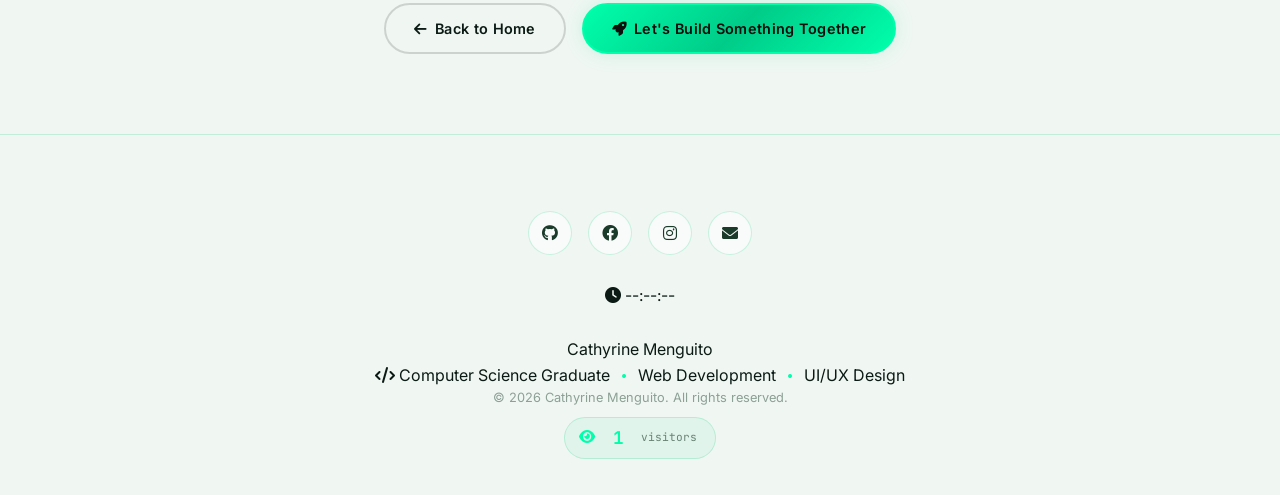
==== commit 6adabaee: "Update projects.html" ====
--- a/projects.html
+++ b/projects.html
@@ -107,7 +107,7 @@
     <!-- ========== PAGE LOADER ========== -->
     <div class="loader" id="page-loader">
         <div class="loader-spinner"></div>
-        <p class="loader-text">Loading...</p>
+        <p class="loader-text" data-i18n="loader_text">Loading...</p>
     </div>
 
     <!-- ========== PARTICLES CANVAS ========== -->
@@ -129,11 +129,23 @@
                 </a>
             </div>
             <ul class="nav-links">
-                <li><a href="index.html" aria-label="Home page">Home</a></li>
-                <li><a href="projects.html" class="active" aria-label="View my projects">Projects</a></li>
-                <li><a href="index.html#about" aria-label="About me section">About</a></li>
-                <li><a href="index.html#contact" aria-label="Contact me">Contact</a></li>
+                <li><a href="index.html" data-i18n="nav_home" aria-label="Home page">Home</a></li>
+                <li><a href="projects.html" class="active" data-i18n="nav_projects" aria-label="View my projects">Projects</a></li>
+                <li><a href="index.html#about" data-i18n="nav_about" aria-label="About me section">About</a></li>
+                <li><a href="index.html#contact" data-i18n="nav_contact" aria-label="Contact me">Contact</a></li>
             </ul>
+            
+            <!-- Language Switcher -->
+            <div class="lang-switcher-wrapper">
+                <select id="language-switcher" aria-label="Select language">
+                    <option value="en">English</option>
+                    <option value="fil">Filipino</option>
+                    <option value="ko">한국어</option>
+                    <option value="ja">日本語</option>
+                    <option value="th">ไทย</option>
+                </select>
+            </div>
+
             <button id="theme-toggle" aria-label="Toggle dark/light theme">
                 <i class="fas fa-moon"></i>
             </button>
@@ -149,190 +161,67 @@
     <section id="projects-page">
         <div class="container">
             <div class="section-header">
-                <span class="section-tag">Portfolio</span>
-                <h1 style="font-size:2.8rem;font-weight:700;margin-bottom:8px;"><span class="gradient-text">Projects</span></h1>
-            </div>
-            <p class="projects-sub" style="color:var(--text-secondary);margin-bottom:30px;font-size:1.05rem;">
-                A collection of academic and professional work showcasing my growth
-                in web development, system design, and collaborative problem-solving.
-            </p>
+                <span class="section-tag" data-i18n="projects_tag">Portfolio</span>
+                <h1 style="font-size:2.8rem;font-weight:700;margin-bottom:8px;"><span class="gradient-text" data-i18n="projects_title">Projects</span></h1>
+            </div>
+            <p class="projects-sub" style="color:var(--text-secondary);margin-bottom:30px;font-size:1.05rem;" data-i18n="projects_sub">A collection of academic and professional work showcasing my growth in web development, system design, and collaborative problem-solving.</p>
 
             <!-- ===== FILTER BUTTONS ===== -->
             <div class="filter-buttons">
-                <button class="filter-btn active" data-filter="all" aria-label="Show all projects">All</button>
-                <button class="filter-btn" data-filter="healthcare" aria-label="Show healthcare projects">Healthcare</button>
-                <button class="filter-btn" data-filter="education" aria-label="Show education projects">Education</button>
-                <button class="filter-btn" data-filter="realestate" aria-label="Show real estate projects">Real Estate</button>
+                <button class="filter-btn active" data-filter="all" aria-label="Show all projects" data-i18n="filter_all">All</button>
+                <button class="filter-btn" data-filter="healthcare" aria-label="Show healthcare projects" data-i18n="filter_healthcare">Healthcare</button>
+                <button class="filter-btn" data-filter="education" aria-label="Show education projects" data-i18n="filter_education">Education</button>
+                <button class="filter-btn" data-filter="realestate" aria-label="Show real estate projects" data-i18n="filter_realestate">Real Estate</button>
             </div>
 
             <div class="project-grid">
 
-                <!-- ===== PROJECT 1: RHU Morong ===== -->
+                <!-- ===== PROJECT 1 ===== -->
                 <div class="project-card" data-category="healthcare php" data-tilt>
                     <div class="project-info">
-                        <h3>RHU Morong Health System</h3>
-                        <p>
-                            A comprehensive healthcare management platform built as our
-                            thesis project. This system digitized patient intake,
-                            appointment scheduling, and record management for the Rural
-                            Health Unit of Morong, Rizal.
-                            <br /><br />
-                            <strong>My Contribution:</strong> Spearheaded the front-end
-                            architecture and user interface design, ensuring a seamless
-                            experience for healthcare personnel. Collaborated closely
-                            with my co-developer on back-end integration and system
-                            optimization.
-                            <br /><br />
-                            <strong>Recognition:</strong> Received the <strong>Outstanding
-                            System Design</strong> and <strong>Outstanding Thesis
-                            Writing</strong> awards for our work.
-                        </p>
-                        <div class="project-tech">
-                            <span>HTML</span>
-                            <span>CSS</span>
-                            <span>JavaScript</span>
-                            <span>PHP</span>
-                            <span>MySQL</span>
-                            <span>Bootstrap</span>
-                        </div>
-                        <a href="http://healthcare.morongcenter.com/"
-                           target="_blank"
-                           rel="noopener noreferrer"
-                           class="btn btn-small"
-                           aria-label="Visit RHU Morong Health System project">
-                            <i class="fas fa-external-link-alt"></i>
-                            Visit Project
-                        </a>
-                    </div>
-                </div>
-
-                <!-- ===== PROJECT 2: Angono NHS Career Assessment ===== -->
+                        <h3 data-i18n="proj_1_title">RHU Morong Health System</h3>
+                        <p data-i18n="proj_1_full">A comprehensive healthcare management platform built as our thesis project. This system digitized patient intake, appointment scheduling, and record management for the Rural Health Unit of Morong, Rizal.<br /><br /><strong data-i18n="proj_1_contrib_label">My Contribution:</strong> <span data-i18n="proj_1_contrib">Spearheaded the front-end architecture and user interface design, ensuring a seamless experience for healthcare personnel. Collaborated closely with my co-developer on back-end integration and system optimization.</span><br /><br /><strong data-i18n="proj_1_recog_label">Recognition:</strong> <span data-i18n="proj_1_recog">Received the <strong>Outstanding System Design</strong> and <strong>Outstanding Thesis Writing</strong> awards for our work.</span></p>
+                        <div class="project-tech"><span>HTML</span><span>CSS</span><span>JavaScript</span><span>PHP</span><span>MySQL</span><span>Bootstrap</span></div>
+                        <a href="http://healthcare.morongcenter.com/" target="_blank" rel="noopener noreferrer" class="btn btn-small" aria-label="Visit RHU Morong Health System project"><i class="fas fa-external-link-alt"></i> <span data-i18n="visit_project">Visit Project</span></a>
+                    </div>
+                </div>
+
+                <!-- ===== PROJECT 2 ===== -->
                 <div class="project-card" data-category="education php bootstrap" data-tilt>
                     <div class="project-info">
-                        <h3>Angono NHS Career Assessment</h3>
-                        <p>
-                            A web-based career guidance tool developed to help incoming
-                            Senior High School students identify their SHS strand.
-                            The system evaluates students' interests, skills, and
-                            academic inclinations to provide data-driven recommendations.
-                            <br /><br />
-                            <strong>My Role:</strong> Developed the system independently, working
-                            on the database, front-end, system features, and deployment. This project
-                            gave me hands-on experience in building a complete web application and
-                            helped me better understand how its different parts work together.
-                            It also improved my development and problem-solving skills.
-                            <br /><br />
-                            <strong>Impact:</strong> Successfully assessed over 50 students,
-                            helping them make informed decisions about their academic
-                            pathways.
-                        </p>
-                        <div class="project-tech">
-                            <span>HTML</span>
-                            <span>CSS</span>
-                            <span>JavaScript</span>
-                            <span>PHP</span>
-                            <span>MySQL</span>
-                            <span>Bootstrap</span>
-                        </div>
-                        <a href="https://angononhs-onlinecareerassessment.online/"
-                           target="_blank"
-                           rel="noopener noreferrer"
-                           class="btn btn-small"
-                           aria-label="Visit Angono NHS Career Assessment project">
-                            <i class="fas fa-external-link-alt"></i>
-                            Visit Project
-                        </a>
-                    </div>
-                </div>
-
-                <!-- ===== PROJECT 3: HowCan-i-Help ===== -->
+                        <h3 data-i18n="proj_2_title">Angono NHS Career Assessment</h3>
+                        <p data-i18n="proj_2_full">A web-based career guidance tool developed to help incoming Senior High School students identify their SHS strand. The system evaluates students' interests, skills, and academic inclinations to provide data-driven recommendations.<br /><br /><strong data-i18n="proj_2_role_label">My Role:</strong> <span data-i18n="proj_2_role">Developed the system independently, working on the database, front-end, system features, and deployment. This project gave me hands-on experience in building a complete web application and helped me better understand how its different parts work together. It also improved my development and problem-solving skills.</span><br /><br /><strong data-i18n="proj_2_impact_label">Impact:</strong> <span data-i18n="proj_2_impact">Successfully assessed over 50 students, helping them make informed decisions about their academic pathways.</span></p>
+                        <div class="project-tech"><span>HTML</span><span>CSS</span><span>JavaScript</span><span>PHP</span><span>MySQL</span><span>Bootstrap</span></div>
+                        <a href="https://angononhs-onlinecareerassessment.online/" target="_blank" rel="noopener noreferrer" class="btn btn-small" aria-label="Visit Angono NHS Career Assessment project"><i class="fas fa-external-link-alt"></i> <span data-i18n="visit_project">Visit Project</span></a>
+                    </div>
+                </div>
+
+                <!-- ===== PROJECT 3 ===== -->
                 <div class="project-card" data-category="healthcare php bootstrap" data-tilt>
                     <div class="project-info">
-                        <h3>HowCan‑i‑Help</h3>
-                        <p>
-                            A multi-tenant healthcare ecosystem that bridges the gap
-                            between patients, clinics, and community support networks.
-                            The platform streamlines clinical operations, donor
-                            coordination, and patient outreach through a centralized
-                            digital infrastructure.
-                            <br /><br />
-                            <strong>Project Context:</strong> Developed as part of my
-                            professional work at <strong>Real IT OPC</strong>, where I
-                            collaborated with senior developers to bring this solution
-                            from concept to production. Currently deployed and actively
-                            supporting clinic workflows.
-                            <br /><br />
-                            <strong>Key Achievement:</strong> The system has been fully
-                            integrated into the daily operations of partner clinics,
-                            replacing manual processes with efficient digital records
-                            management.
-                        </p>
-                        <div class="project-tech">
-                            <span>HTML</span>
-                            <span>CSS</span>
-                            <span>JavaScript</span>
-                            <span>PHP</span>
-                            <span>MySQL</span>
-                            <span>Bootstrap</span>
-                        </div>
-                        <a href="https://howcan-i-help.org/"
-                           target="_blank"
-                           rel="noopener noreferrer"
-                           class="btn btn-small"
-                           aria-label="Visit HowCan-i-Help project">
-                            <i class="fas fa-external-link-alt"></i>
-                            Visit Project
-                        </a>
-                    </div>
-                </div>
-
-                <!-- ===== PROJECT 4: RITREMIS ===== -->
+                        <h3 data-i18n="proj_3_title">HowCan‑i‑Help</h3>
+                        <p data-i18n="proj_3_full">A multi-tenant healthcare ecosystem that bridges the gap between patients, clinics, and community support networks. The platform streamlines clinical operations, donor coordination, and patient outreach through a centralized digital infrastructure.<br /><br /><strong data-i18n="proj_3_context_label">Project Context:</strong> <span data-i18n="proj_3_context">Developed as part of my professional work at <strong>Real IT OPC</strong>, where I collaborated with senior developers to bring this solution from concept to production. Currently deployed and actively supporting clinic workflows.</span><br /><br /><strong data-i18n="proj_3_ach_label">Key Achievement:</strong> <span data-i18n="proj_3_ach">The system has been fully integrated into the daily operations of partner clinics, replacing manual processes with efficient digital records management.</span></p>
+                        <div class="project-tech"><span>HTML</span><span>CSS</span><span>JavaScript</span><span>PHP</span><span>MySQL</span><span>Bootstrap</span></div>
+                        <a href="https://howcan-i-help.org/" target="_blank" rel="noopener noreferrer" class="btn btn-small" aria-label="Visit HowCan-i-Help project"><i class="fas fa-external-link-alt"></i> <span data-i18n="visit_project">Visit Project</span></a>
+                    </div>
+                </div>
+
+                <!-- ===== PROJECT 4 ===== -->
                 <div class="project-card" data-category="realestate php bootstrap" data-tilt>
                     <div class="project-info">
-                        <h3>RITREMIS</h3>
-                        <p>
-                            A comprehensive real estate management information system
-                            designed to centralize property records, streamline
-                            transactions, and provide stakeholders with real-time
-                            visibility into property portfolios.
-                            <br /><br />
-                            <strong>Project Context:</strong> Currently in active
-                            development at <strong>Real IT OPC</strong>, built in
-                            collaboration with our development team. 
-                            <br /><br />
-                            <strong>My Focus:</strong> Front-end implementation,
-                            UI/UX design, and ensuring a responsive, intuitive
-                            interface for property managers and clients.
-                        </p>
-                        <div class="project-tech">
-                            <span>HTML</span>
-                            <span>CSS</span>
-                            <span>JavaScript</span>
-                            <span>PHP</span>
-                            <span>MySQL</span>
-                            <span>Bootstrap</span>
-                        </div>
-                        <a href="https://ritremis.com/"
-                           target="_blank"
-                           rel="noopener noreferrer"
-                           class="btn btn-small"
-                           aria-label="Visit RITREMIS project">
-                            <i class="fas fa-external-link-alt"></i>
-                            Visit Project
-                        </a>
-                    </div>
-                </div>
-
-            </div>
-
-            <!-- ===== BACK TO HOME + CTA BUTTONS ===== -->
+                        <h3 data-i18n="proj_4_title">RITREMIS</h3>
+                        <p data-i18n="proj_4_full">A comprehensive real estate management information system designed to centralize property records, streamline transactions, and provide stakeholders with real-time visibility into property portfolios.<br /><br /><strong data-i18n="proj_4_context_label">Project Context:</strong> <span data-i18n="proj_4_context">Currently in active development at <strong>Real IT OPC</strong>, built in collaboration with our development team.</span><br /><br /><strong data-i18n="proj_4_focus_label">My Focus:</strong> <span data-i18n="proj_4_focus">Front-end implementation, UI/UX design, and ensuring a responsive, intuitive interface for property managers and clients.</span></p>
+                        <div class="project-tech"><span>HTML</span><span>CSS</span><span>JavaScript</span><span>PHP</span><span>MySQL</span><span>Bootstrap</span></div>
+                        <a href="https://ritremis.com/" target="_blank" rel="noopener noreferrer" class="btn btn-small" aria-label="Visit RITREMIS project"><i class="fas fa-external-link-alt"></i> <span data-i18n="visit_project">Visit Project</span></a>
+                    </div>
+                </div>
+
+            </div>
+
+            <!-- ===== BACK TO HOME + CTA ===== -->
             <div class="center-btn" style="margin-top:40px; display:flex; gap:16px; justify-content:center; flex-wrap:wrap;">
-                <a href="index.html" class="btn btn-secondary" aria-label="Go back to homepage">
-                    <i class="fas fa-arrow-left"></i> Back to Home
-                </a>
-                <a href="index.html#contact" class="btn btn-primary" aria-label="Contact me to build a project">
-                    <i class="fas fa-rocket"></i> Let's Build Something Together
-                </a>
+                <a href="index.html" class="btn btn-secondary" aria-label="Go back to homepage"><i class="fas fa-arrow-left"></i> <span data-i18n="back_home">Back to Home</span></a>
+                <a href="index.html#contact" class="btn btn-primary" aria-label="Contact me to build a project"><i class="fas fa-rocket"></i> <span data-i18n="build_together">Let's Build Something Together</span></a>
             </div>
         </div>
     </section>
@@ -342,33 +231,32 @@
         <div class="container">
             <div class="footer-divider"></div>
             <div class="footer-social">
-                <a href="https://github.com/CthyrnMngt718" target="_blank" aria-label="GitHub profile">
-                    <i class="fab fa-github"></i>
-                </a>
-                <a href="https://www.facebook.com/cathyrine.menguito" target="_blank" aria-label="Facebook profile">
-                    <i class="fab fa-facebook"></i>
-                </a>
-                <a href="https://www.instagram.com/itsme_cthymngt/" target="_blank" aria-label="Instagram profile">
-                    <i class="fab fa-instagram"></i>
-                </a>
-                <a href="mailto:cthyrnmngt718@gmail.com" aria-label="Send me an email">
-                    <i class="fas fa-envelope"></i>
-                </a>
-            </div>
+                <a href="https://github.com/CthyrnMngt718" target="_blank" aria-label="GitHub profile"><i class="fab fa-github"></i></a>
+                <a href="https://www.facebook.com/cathyrine.menguito" target="_blank" aria-label="Facebook profile"><i class="fab fa-facebook"></i></a>
+                <a href="https://www.instagram.com/itsme_cthymngt/" target="_blank" aria-label="Instagram profile"><i class="fab fa-instagram"></i></a>
+                <a href="mailto:cthyrnmngt718@gmail.com" aria-label="Send me an email"><i class="fas fa-envelope"></i></a>
+            </div>
+
+            <!-- Real-time Clock -->
+            <div class="clock-wrapper">
+                <i class="fas fa-clock"></i>
+                <span id="clock-display">--:--:--</span>
+            </div>
+
             <div class="footer-text">
-                <p class="footer-name">Cathyrine Menguito</p>
+                <p class="footer-name" data-i18n="footer_name">Cathyrine Menguito</p>
                 <p class="footer-tagline">
-                    <i class="fas fa-code"></i> Computer Science Graduate 
+                    <i class="fas fa-code"></i> <span data-i18n="footer_tag_1">Computer Science Graduate</span>
                     <i class="fas fa-circle" style="font-size:4px;color:var(--mint-primary);vertical-align:middle;margin:0 8px;"></i>
-                    Web Development 
+                    <span data-i18n="footer_tag_2">Web Development</span>
                     <i class="fas fa-circle" style="font-size:4px;color:var(--mint-primary);vertical-align:middle;margin:0 8px;"></i>
-                    UI/UX Design
+                    <span data-i18n="footer_tag_3">UI/UX Design</span>
                 </p>
-                <p class="footer-copy">&copy; <span id="year">2026</span> Cathyrine Menguito. All rights reserved.</p>
+                <p class="footer-copy">&copy; <span id="year">2026</span> <span data-i18n="footer_copy">Cathyrine Menguito. All rights reserved.</span></p>
                 <div class="visitor-badge">
                     <i class="fas fa-eye"></i>
                     <span id="visitor-count">0</span>
-                    <span class="visitor-label">visitors</span>
+                    <span class="visitor-label" data-i18n="visitor_label">visitors</span>
                 </div>
             </div>
         </div>
@@ -381,7 +269,7 @@
     <div class="floating-buttons">
         <button id="scroll-btn" aria-label="Scroll to top or bottom">
             <i class="fas fa-chevron-down" id="scroll-icon"></i>
-            <span class="scroll-tooltip" id="scroll-tooltip">Scroll Down</span>
+            <span class="scroll-tooltip" id="scroll-tooltip" data-i18n="scroll_tooltip">Scroll Down</span>
         </button>
     </div>
 
--- a/style.css
+++ b/style.css
@@ -3845,473 +3845,3 @@
 [data-theme="light"] .resume-modal-body::-webkit-scrollbar-thumb:hover {
     background: var(--mint-primary);
 }
-/* ============================================
-   PAGE TRANSITIONS
-   ============================================ */
-#app {
-  transition: opacity 0.4s ease, transform 0.4s ease;
-  opacity: 1;
-  transform: translateY(0);
-}
-
-#app.page-exit {
-  opacity: 0;
-  transform: translateY(20px);
-}
-
-#app.page-enter {
-  opacity: 0;
-  transform: translateY(20px);
-}
-
-#app.page-enter-active {
-  opacity: 1;
-  transform: translateY(0);
-}
-
-/* ============================================
-   TOAST NOTIFICATIONS
-   ============================================ */
-.toast-container {
-  position: fixed;
-  bottom: 100px;
-  left: 50%;
-  transform: translateX(-50%);
-  z-index: 99999;
-  display: flex;
-  flex-direction: column;
-  align-items: center;
-  gap: 10px;
-  pointer-events: none;
-  max-width: 90%;
-}
-
-.toast {
-  pointer-events: auto;
-  background: var(--bg-card);
-  backdrop-filter: blur(16px);
-  -webkit-backdrop-filter: blur(16px);
-  border: 1px solid var(--border-mint);
-  color: var(--text-primary);
-  padding: 12px 24px;
-  border-radius: 12px;
-  font-size: 0.9rem;
-  box-shadow: 0 10px 40px rgba(0, 0, 0, 0.5);
-  opacity: 0;
-  transform: translateY(20px) scale(0.95);
-  transition: all 0.3s cubic-bezier(0.34, 1.56, 0.64, 1);
-  display: flex;
-  align-items: center;
-  gap: 12px;
-  font-weight: 500;
-  min-width: 200px;
-  justify-content: center;
-  border-left: 4px solid var(--mint-primary);
-}
-
-.toast.show {
-  opacity: 1;
-  transform: translateY(0) scale(1);
-}
-
-.toast.hide {
-  opacity: 0;
-  transform: translateY(20px) scale(0.95);
-}
-
-.toast i {
-  font-size: 1.2rem;
-}
-
-.toast.error {
-  border-left-color: #ff6b6b;
-}
-.toast.error i {
-  color: #ff6b6b;
-}
-.toast.success {
-  border-left-color: var(--mint-primary);
-}
-.toast.success i {
-  color: var(--mint-primary);
-}
-.toast.warning {
-  border-left-color: #ffd93d;
-}
-.toast.warning i {
-  color: #ffd93d;
-}
-
-[data-theme="light"] .toast {
-  background: rgba(255, 255, 255, 0.95);
-  box-shadow: 0 10px 40px rgba(0, 0, 0, 0.1);
-}
-
-/* ============================================
-   LANGUAGE TOGGLE
-   ============================================ */
-#lang-toggle {
-  background: none;
-  border: none;
-  color: var(--text-secondary);
-  font-size: 1.1rem;
-  cursor: pointer;
-  transition: var(--transition);
-  padding: 8px;
-  border-radius: 50%;
-  display: flex;
-  align-items: center;
-  justify-content: center;
-  margin-left: 4px;
-  font-weight: 600;
-  min-width: 36px;
-}
-
-#lang-toggle:hover {
-  color: var(--mint-primary);
-  transform: scale(1.1);
-}
-
-@media (max-width: 768px) {
-  #lang-toggle {
-    font-size: 0.95rem;
-    padding: 4px;
-    min-width: 30px;
-  }
-}
-
-/* ============================================
-   RESPONSIVE TOAST
-   ============================================ */
-@media (max-width: 480px) {
-  .toast-container {
-    bottom: 80px;
-    max-width: 95%;
-  }
-  .toast {
-    font-size: 0.8rem;
-    padding: 10px 16px;
-    min-width: unset;
-    width: 100%;
-  }
-}
-/* ============================================
-   LANGUAGE DROPDOWN SELECTOR
-   ============================================ */
-.lang-selector {
-    display: flex;
-    align-items: center;
-    margin-left: 4px;
-}
-
-.lang-selector select {
-    background: var(--bg-card);
-    border: 1px solid var(--border-mint);
-    border-radius: 50px;
-    padding: 6px 14px 6px 12px;
-    color: var(--text-secondary);
-    font-family: var(--font-sans);
-    font-size: 0.8rem;
-    font-weight: 500;
-    cursor: pointer;
-    transition: all 0.3s var(--ease-spring);
-    appearance: none;
-    -webkit-appearance: none;
-    outline: none;
-    min-width: 100px;
-}
-
-.lang-selector select:hover {
-    border-color: var(--mint-primary);
-    color: var(--text-primary);
-    box-shadow: 0 0 20px var(--mint-glow);
-}
-
-.lang-selector select:focus {
-    border-color: var(--mint-primary);
-    box-shadow: 0 0 20px var(--mint-glow);
-}
-
-.lang-selector select option {
-    background: var(--bg-secondary);
-    color: var(--text-primary);
-}
-
-/* Dropdown arrow custom styling */
-.lang-selector {
-    position: relative;
-}
-
-.lang-selector::after {
-    content: '\f0d7';
-    font-family: 'Font Awesome 6 Free';
-    font-weight: 900;
-    position: absolute;
-    right: 12px;
-    top: 50%;
-    transform: translateY(-50%);
-    color: var(--text-secondary);
-    font-size: 0.7rem;
-    pointer-events: none;
-    opacity: 0.6;
-}
-
-.lang-selector:hover::after {
-    color: var(--mint-primary);
-    opacity: 1;
-}
-
-/* Mobile responsive */
-@media (max-width: 768px) {
-    .lang-selector select {
-        min-width: 70px;
-        font-size: 0.7rem;
-        padding: 4px 10px 4px 8px;
-    }
-    .lang-selector::after {
-        right: 8px;
-        font-size: 0.6rem;
-    }
-}
-
-@media (max-width: 480px) {
-    .lang-selector select {
-        min-width: 60px;
-        font-size: 0.65rem;
-        padding: 3px 8px 3px 6px;
-    }
-    .lang-selector::after {
-        display: none;
-    }
-}
-
-/* Light mode override */
-[data-theme="light"] .lang-selector select {
-    background: rgba(255, 255, 255, 0.85);
-    color: #0b1a14;
-    border-color: rgba(0, 0, 0, 0.15);
-}
-
-[data-theme="light"] .lang-selector select:hover {
-    border-color: var(--mint-primary);
-    color: var(--mint-primary);
-}
-
-[data-theme="light"] .lang-selector select option {
-    background: #ffffff;
-    color: #0b1a14;
-}
-/* ============================================
-   TOAST NOTIFICATIONS
-   ============================================ */
-.toast-container {
-    position: fixed;
-    bottom: 100px;
-    left: 50%;
-    transform: translateX(-50%);
-    z-index: 99999;
-    display: flex;
-    flex-direction: column;
-    align-items: center;
-    gap: 10px;
-    pointer-events: none;
-    max-width: 90vw;
-}
-
-.toast {
-    pointer-events: auto;
-    background: var(--bg-card);
-    backdrop-filter: blur(16px);
-    -webkit-backdrop-filter: blur(16px);
-    border: 1px solid var(--border-mint);
-    color: var(--text-primary);
-    padding: 12px 24px;
-    border-radius: 12px;
-    font-size: 0.9rem;
-    box-shadow: 0 10px 40px rgba(0, 0, 0, 0.5);
-    opacity: 0;
-    transform: translateY(20px) scale(0.95);
-    transition: all 0.3s cubic-bezier(0.34, 1.56, 0.64, 1);
-    display: flex;
-    align-items: center;
-    gap: 12px;
-    font-weight: 500;
-    min-width: 200px;
-    justify-content: center;
-    border-left: 4px solid var(--mint-primary);
-}
-
-.toast.show {
-    opacity: 1;
-    transform: translateY(0) scale(1);
-}
-
-.toast.hide {
-    opacity: 0;
-    transform: translateY(20px) scale(0.95);
-}
-
-.toast i { font-size: 1.2rem; }
-.toast.error { border-left-color: #ff6b6b; }
-.toast.error i { color: #ff6b6b; }
-.toast.success { border-left-color: var(--mint-primary); }
-.toast.success i { color: var(--mint-primary); }
-.toast.warning { border-left-color: #ffd93d; }
-.toast.warning i { color: #ffd93d; }
-
-[data-theme="light"] .toast {
-    background: rgba(255, 255, 255, 0.95);
-    box-shadow: 0 10px 40px rgba(0, 0, 0, 0.1);
-}
-
-@media (max-width: 480px) {
-    .toast-container { bottom: 80px; max-width: 95%; }
-    .toast { font-size: 0.8rem; padding: 10px 16px; min-width: unset; width: 100%; }
-}
-
-/* ============================================
-   LANGUAGE SELECTOR DROPDOWN
-   ============================================ */
-.lang-selector {
-    display: flex;
-    align-items: center;
-    margin-left: 4px;
-}
-
-.lang-selector select {
-    background: var(--bg-card);
-    border: 1px solid var(--border-mint);
-    border-radius: 50px;
-    padding: 6px 14px 6px 12px;
-    color: var(--text-secondary);
-    font-family: var(--font-sans);
-    font-size: 0.8rem;
-    font-weight: 500;
-    cursor: pointer;
-    transition: all 0.3s var(--ease-spring);
-    appearance: none;
-    -webkit-appearance: none;
-    outline: none;
-    min-width: 100px;
-}
-
-.lang-selector select:hover {
-    border-color: var(--mint-primary);
-    color: var(--text-primary);
-    box-shadow: 0 0 20px var(--mint-glow);
-}
-
-.lang-selector select:focus {
-    border-color: var(--mint-primary);
-    box-shadow: 0 0 20px var(--mint-glow);
-}
-
-.lang-selector select option {
-    background: var(--bg-secondary);
-    color: var(--text-primary);
-}
-
-.lang-selector {
-    position: relative;
-}
-.lang-selector::after {
-    content: '\f0d7';
-    font-family: 'Font Awesome 6 Free';
-    font-weight: 900;
-    position: absolute;
-    right: 12px;
-    top: 50%;
-    transform: translateY(-50%);
-    color: var(--text-secondary);
-    font-size: 0.7rem;
-    pointer-events: none;
-    opacity: 0.6;
-}
-.lang-selector:hover::after { color: var(--mint-primary); opacity: 1; }
-
-@media (max-width: 768px) {
-    .lang-selector select { min-width: 70px; font-size: 0.7rem; padding: 4px 10px 4px 8px; }
-    .lang-selector::after { right: 8px; font-size: 0.6rem; }
-}
-@media (max-width: 480px) {
-    .lang-selector select { min-width: 60px; font-size: 0.65rem; padding: 3px 8px 3px 6px; }
-    .lang-selector::after { display: none; }
-}
-
-[data-theme="light"] .lang-selector select {
-    background: rgba(255, 255, 255, 0.85);
-    color: #0b1a14;
-    border-color: rgba(0, 0, 0, 0.15);
-}
-[data-theme="light"] .lang-selector select:hover {
-    border-color: var(--mint-primary);
-    color: var(--mint-primary);
-}
-[data-theme="light"] .lang-selector select option {
-    background: #ffffff;
-    color: #0b1a14;
-}
-
-/* ============================================
-   CLOCK BADGE
-   ============================================ */
-.clock-badge {
-    display: inline-flex;
-    align-items: center;
-    gap: 8px;
-    background: rgba(0, 255, 171, 0.04);
-    border: 1px solid var(--border-mint);
-    padding: 4px 16px 4px 12px;
-    border-radius: 50px;
-    font-size: 0.75rem;
-    font-family: var(--font-mono);
-    color: var(--text-secondary);
-    margin-top: 6px;
-}
-.clock-badge i { color: var(--mint-primary); }
-#live-clock {
-    font-weight: 600;
-    color: var(--text-primary);
-    min-width: 80px;
-}
-
-[data-theme="light"] .clock-badge {
-    background: rgba(0, 200, 120, 0.04);
-}
-
-/* ============================================
-   PAGE TRANSITIONS (SPA)
-   ============================================ */
-#app {
-    transition: opacity 0.4s ease, transform 0.4s ease;
-    opacity: 1;
-    transform: translateY(0);
-}
-#app.page-exit {
-    opacity: 0;
-    transform: translateY(20px);
-}
-#app.page-enter {
-    opacity: 0;
-    transform: translateY(20px);
-}
-#app.page-enter-active {
-    opacity: 1;
-    transform: translateY(0);
-}
-
-/* View Transitions API fallback */
-::view-transition-old(root) {
-    animation: fadeOut 0.4s ease forwards;
-}
-::view-transition-new(root) {
-    animation: fadeIn 0.5s ease forwards;
-}
-@keyframes fadeOut {
-    from { opacity: 1; transform: scale(1); }
-    to { opacity: 0; transform: scale(0.96); }
-}
-@keyframes fadeIn {
-    from { opacity: 0; transform: scale(0.96); }
-    to { opacity: 1; transform: scale(1); }
-}
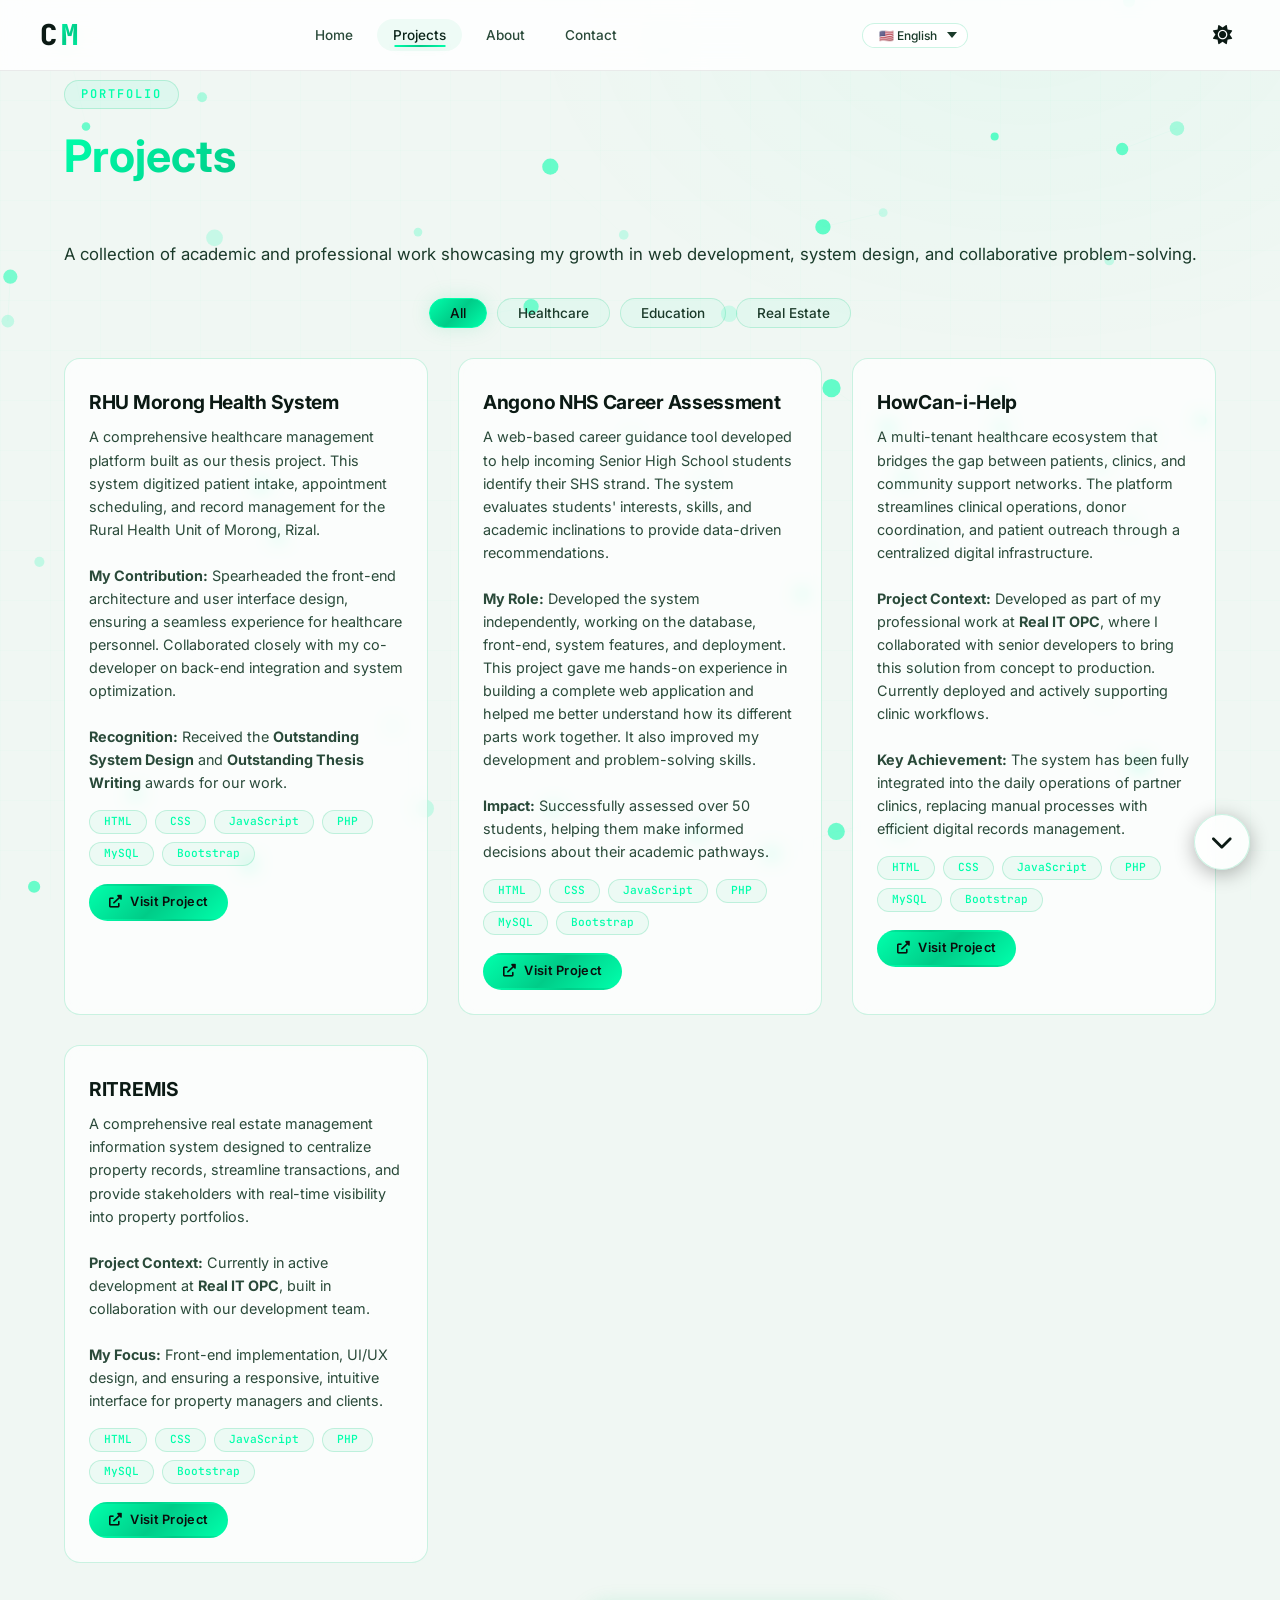
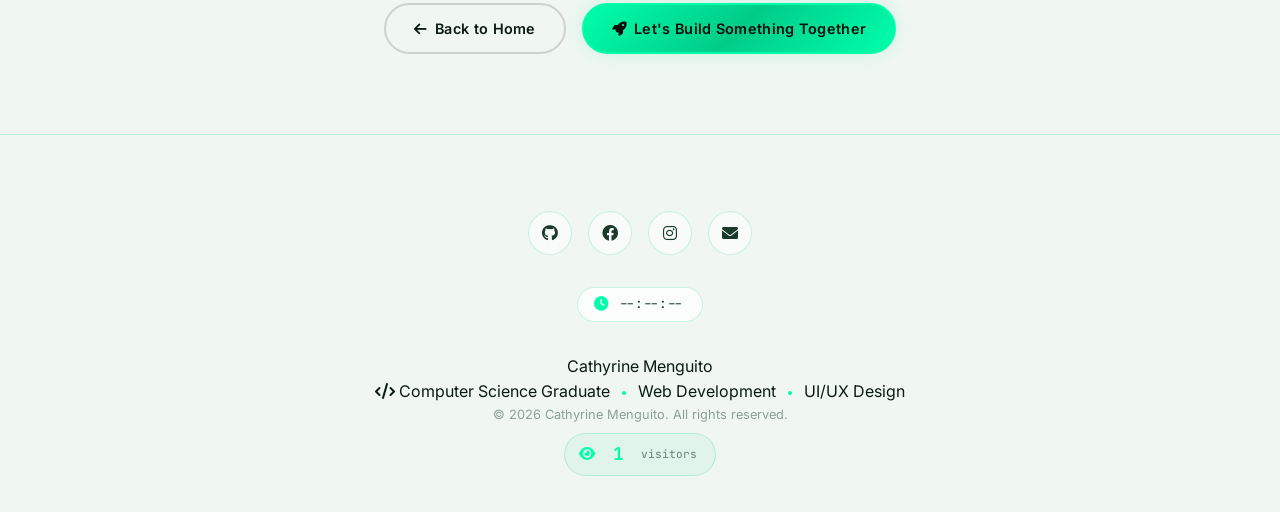
==== commit b98fec94: "Update projects.html" ====
--- a/projects.html
+++ b/projects.html
@@ -137,13 +137,13 @@
             
             <!-- Language Switcher -->
             <div class="lang-switcher-wrapper">
-                <select id="language-switcher" aria-label="Select language">
-                    <option value="en">English</option>
-                    <option value="fil">Filipino</option>
-                    <option value="ko">한국어</option>
-                    <option value="ja">日本語</option>
-                    <option value="th">ไทย</option>
-                </select>
+              <select id="language-switcher" aria-label="Select language">
+                <option value="en">🇺🇸 English</option>
+                <option value="fil">🇵🇭 Filipino</option>
+                <option value="ko">🇰🇷 한국어</option>
+                <option value="ja">🇯🇵 日本語</option>
+                <option value="th">🇹🇭 ไทย</option>
+            </select>
             </div>
 
             <button id="theme-toggle" aria-label="Toggle dark/light theme">
--- a/style.css
+++ b/style.css
@@ -3845,3 +3845,127 @@
 [data-theme="light"] .resume-modal-body::-webkit-scrollbar-thumb:hover {
     background: var(--mint-primary);
 }
+/* ============================================
+   LANGUAGE SWITCHER & CLOCK
+   ============================================ */
+.lang-switcher-wrapper {
+    display: flex;
+    align-items: center;
+    margin: 0 8px;
+}
+
+#language-switcher {
+    background: var(--bg-card);
+    border: 1px solid var(--border-mint);
+    border-radius: 50px;
+    color: var(--text-secondary);
+    padding: 4px 12px 4px 16px;
+    font-size: 0.75rem;
+    font-family: var(--font-sans);
+    font-weight: 500;
+    cursor: pointer;
+    transition: var(--transition);
+    outline: none;
+    appearance: none;
+    -webkit-appearance: none;
+    background-image: url("data:image/svg+xml,%3Csvg xmlns='http://www.w3.org/2000/svg' width='10' height='6'%3E%3Cpath d='M0 0l5 6 5-6z' fill='%239ab8aa'/%3E%3C/svg%3E");
+    background-repeat: no-repeat;
+    background-position: right 10px center;
+    padding-right: 30px;
+    min-width: 100px;
+}
+
+#language-switcher:hover {
+    border-color: var(--mint-primary);
+    color: var(--text-primary);
+}
+
+#language-switcher option {
+    background: var(--bg-secondary);
+    color: var(--text-primary);
+}
+
+[data-theme="light"] #language-switcher {
+    background-image: url("data:image/svg+xml,%3Csvg xmlns='http://www.w3.org/2000/svg' width='10' height='6'%3E%3Cpath d='M0 0l5 6 5-6z' fill='%231a3a2a'/%3E%3C/svg%3E");
+}
+
+.clock-wrapper {
+    display: flex;
+    align-items: center;
+    gap: 8px;
+    color: var(--text-secondary);
+    font-family: var(--font-mono);
+    font-size: 0.8rem;
+    padding: 6px 16px;
+    border: 1px solid var(--border-mint);
+    border-radius: 50px;
+    background: var(--bg-card);
+    backdrop-filter: blur(8px);
+    -webkit-backdrop-filter: blur(8px);
+    margin: 4px auto;
+}
+
+.clock-wrapper i {
+    color: var(--mint-primary);
+    font-size: 0.9rem;
+}
+
+#clock-display {
+    min-width: 70px;
+    text-align: center;
+    font-variant-numeric: tabular-nums;
+}
+
+/* ============================================
+   VIEW TRANSITIONS (PAGE TRANSITIONS)
+   ============================================ */
+::view-transition-old(root) {
+    animation: fade-out 0.4s ease forwards;
+}
+
+::view-transition-new(root) {
+    animation: fade-in 0.4s ease forwards;
+}
+
+@keyframes fade-out {
+    from { opacity: 1; }
+    to { opacity: 0; }
+}
+
+@keyframes fade-in {
+    from { opacity: 0; }
+    to { opacity: 1; }
+}
+
+/* ============================================
+   RESPONSIVE ADJUSTMENTS
+   ============================================ */
+@media (max-width: 768px) {
+    .lang-switcher-wrapper {
+        margin: 0 4px;
+    }
+    #language-switcher {
+        min-width: 70px;
+        font-size: 0.65rem;
+        padding: 3px 24px 3px 10px;
+        background-size: 8px 5px;
+        background-position: right 6px center;
+    }
+    .clock-wrapper {
+        font-size: 0.7rem;
+        padding: 4px 12px;
+    }
+}
+
+@media (max-width: 480px) {
+    #language-switcher {
+        min-width: 60px;
+        font-size: 0.55rem;
+        padding: 2px 18px 2px 8px;
+        background-size: 6px 4px;
+    }
+    .clock-wrapper {
+        font-size: 0.6rem;
+        padding: 3px 8px;
+    }
+}
